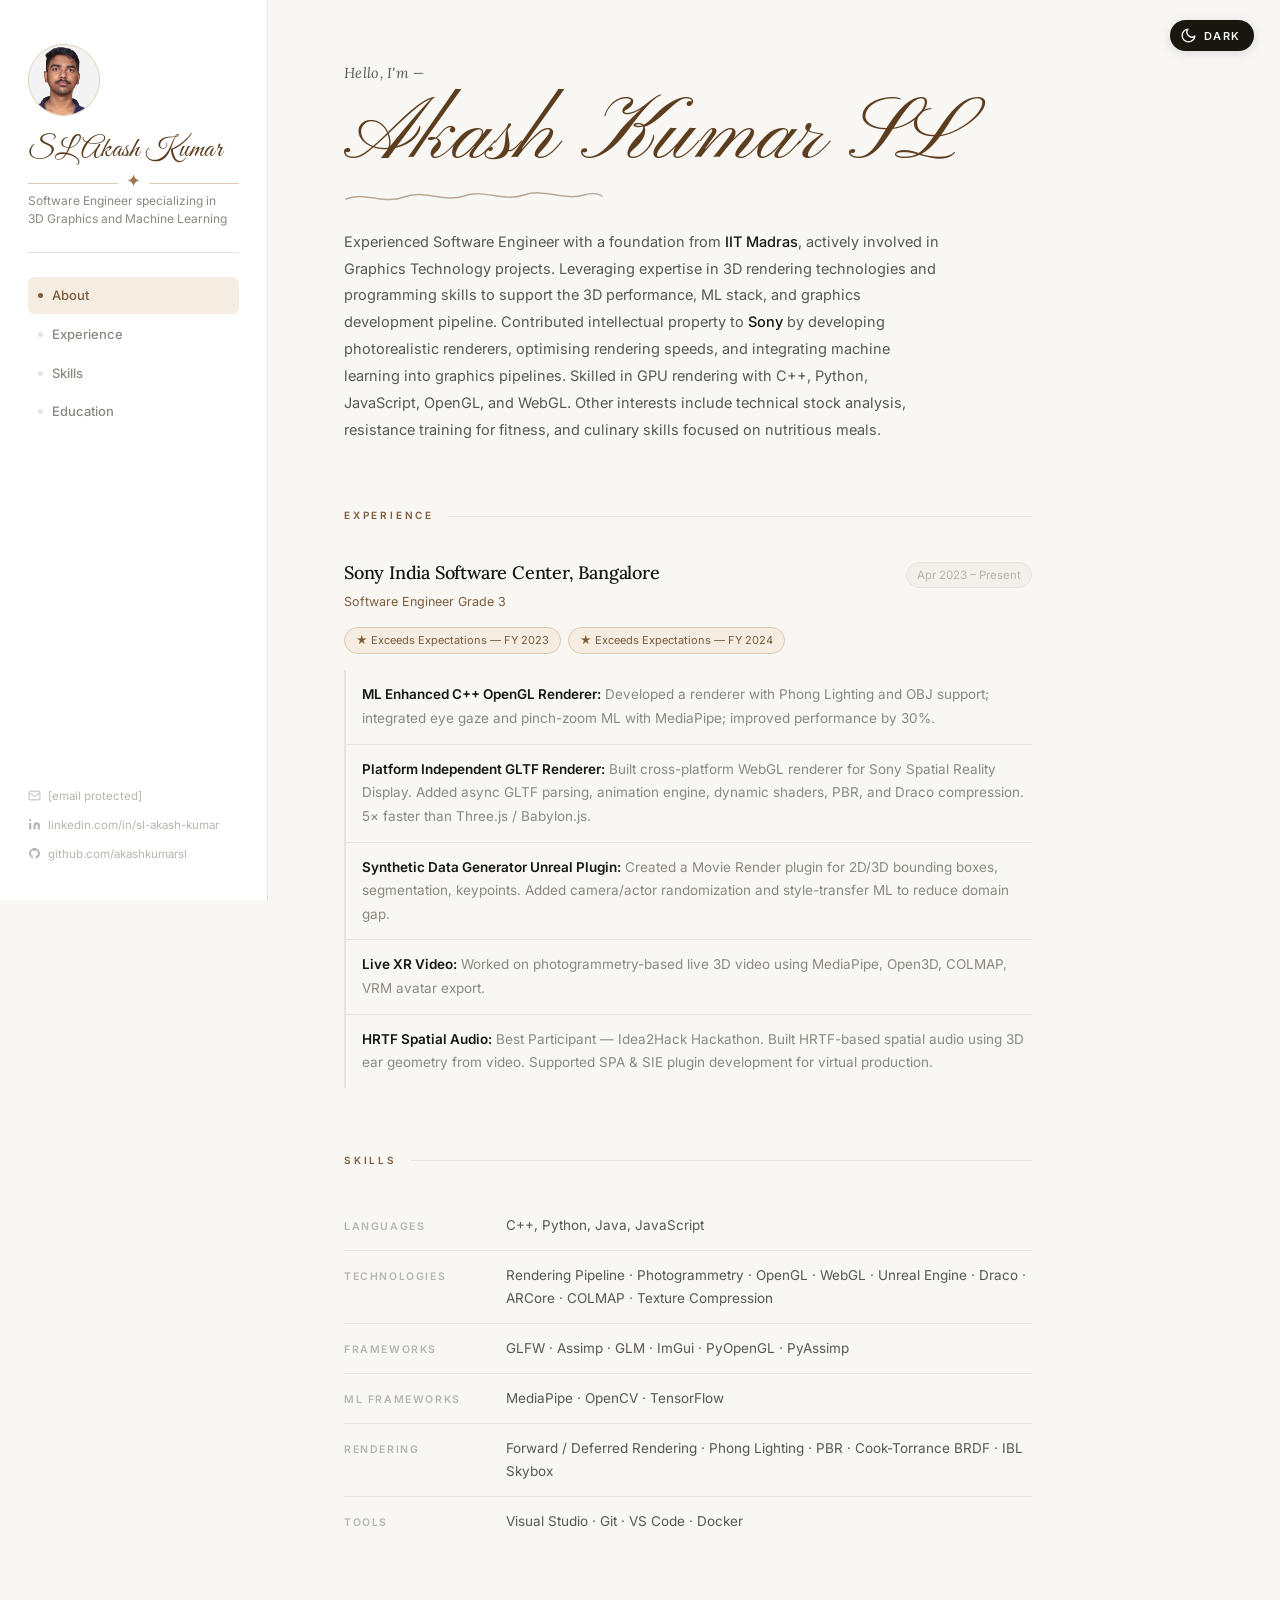
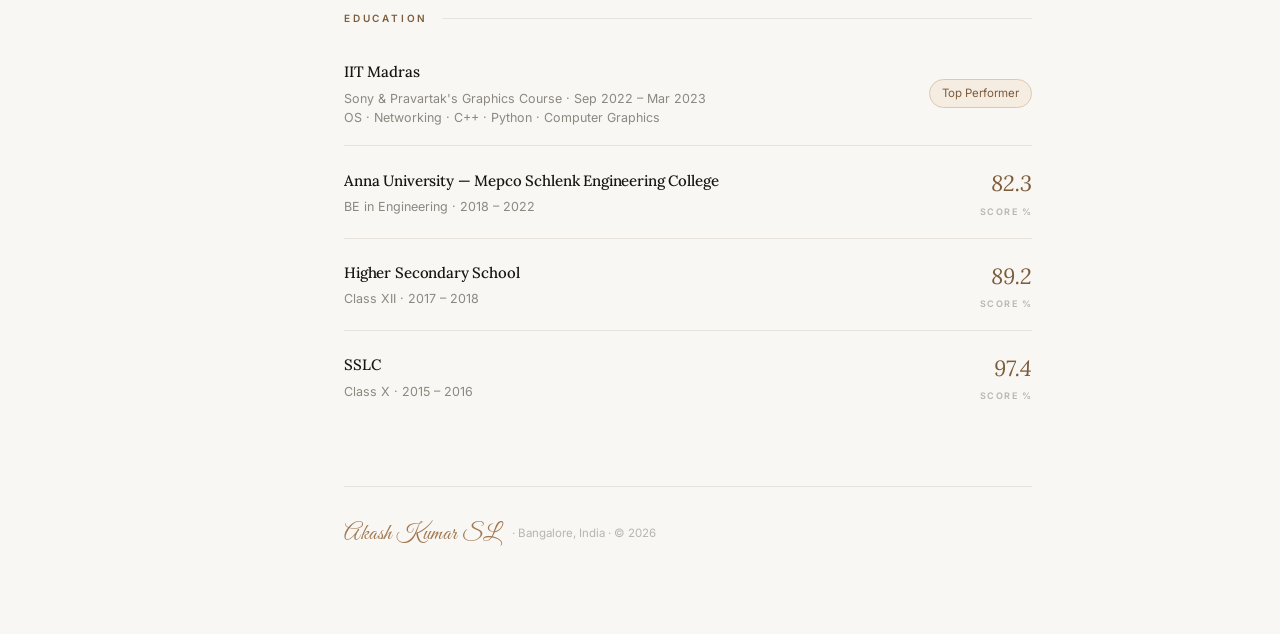
==== index.html @ 069864c1 "Refactor index.html for theme toggle and layout Updated HTML structure and styles, added theme toggl" ====
<!DOCTYPE html>
<html lang="en" data-theme="light">
<head>
<meta charset="UTF-8"/>
<meta name="viewport" content="width=device-width, initial-scale=1.0"/>
<title>SL Akash Kumar</title>
<link rel="preconnect" href="https://fonts.googleapis.com"/>
<link rel="preconnect" href="https://fonts.gstatic.com" crossorigin/>
<link href="https://fonts.googleapis.com/css2?family=Pinyon+Script&family=Great+Vibes&family=Lora:ital,wght@0,400;0,500;0,600;1,400;1,500&family=Inter:wght@300;400;500;600&display=swap" rel="stylesheet"/>

<style>
/* ==============================================
   TOKENS — everything flips on data-theme swap
   ============================================== */
[data-theme="light"] {
  --bg:         #f9f7f4;
  --sidebar-bg: #ffffff;
  --surface2:   #f3f0eb;
  --border:     #e8e3dc;
  --text:       #18160f;
  --sub:        #5a5650;
  --muted:      #8c8880;
  --dim:        #b8b4af;
  --accent:     #7c5c3a;
  --accent-bg:  #f5ede2;
  --accent-br:  #ddc9ae;
  --link:       #3d6e5c;
  --tog-bg:     #18160f;
  --tog-col:    #f9f7f4;
  --calli-col:  #5c3d1e;
  --calli-sub:  #a07850;
}
[data-theme="dark"] {
  --bg:         #0f0e0c;
  --sidebar-bg: #141311;
  --surface2:   #211f1c;
  --border:     rgba(255,255,255,0.08);
  --text:       #e8e4de;
  --sub:        #b0aa9f;
  --muted:      #7a766f;
  --dim:        #4e4b46;
  --accent:     #d4a872;
  --accent-bg:  rgba(212,168,114,0.09);
  --accent-br:  rgba(212,168,114,0.22);
  --link:       #7ab8a0;
  --tog-bg:     #e8e4de;
  --tog-col:    #0f0e0c;
  --calli-col:  #e8d5b0;
  --calli-sub:  #c4a06a;
}

/* ==============================================
   RESET & BASE
   ============================================== */
*, *::before, *::after { box-sizing: border-box; margin: 0; padding: 0; }
html { scroll-behavior: smooth; }
body {
  font-family: 'Inter', -apple-system, sans-serif;
  font-size: 14.5px; line-height: 1.75;
  background: var(--bg); color: var(--text);
  -webkit-font-smoothing: antialiased;
  transition: background .35s, color .35s;
}
a { color: var(--link); text-decoration: none; }
a:hover { text-decoration: underline; text-underline-offset: 3px; }
ul { list-style: none; padding: 0; }

/* ==============================================
   LAYOUT — .container is now a 2-col grid
   ============================================== */
.container {
  display: grid;
  grid-template-columns: 268px 1fr;
  min-height: 100vh;
}

/* ==============================================
   SIDEBAR  (was <header>)
   ============================================== */
.sidebar {
  position: sticky; top: 0;
  height: 100vh; overflow-y: auto; scrollbar-width: none;
  background: var(--sidebar-bg);
  border-right: 1px solid var(--border);
  padding: 44px 28px 36px;
  display: flex; flex-direction: column;
  transition: background .35s, border-color .35s;
}
.sidebar::-webkit-scrollbar { display: none; }

/* profile photo — your profile.jpg; shows initials if missing */
.profile-img {
  width: 72px; height: 72px; border-radius: 50%;
  object-fit: cover;
  border: 1.5px solid var(--accent-br);
  background: var(--accent-bg);
  margin-bottom: 18px; flex-shrink: 0;
  transition: border-color .35s;
}
.profile-fallback {
  width: 72px; height: 72px; border-radius: 50%;
  background: var(--accent-bg); border: 1.5px solid var(--accent-br);
  display: none; align-items: center; justify-content: center;
  font-family: 'Lora', serif; font-size: 20px;
  font-style: italic; font-weight: 500; color: var(--accent);
  margin-bottom: 18px; flex-shrink: 0;
  transition: background .35s, border-color .35s;
}

.header-info h1 {
  font-family: 'Great Vibes', cursive;
  font-size: 28px; font-weight: 400;
  color: var(--calli-col); line-height: 1.15; letter-spacing: .5px;
  margin-bottom: 6px; transition: color .35s;
}
.header-info .tagline {
  font-size: 12px; color: var(--muted);
  line-height: 1.5; transition: color .35s;
}

/* ── calligraphy flourish under sidebar name ── */
.calli-rule {
  display: flex; align-items: center; gap: 8px;
  margin: 8px 0 0;
}
.calli-rule span {
  font-family: 'Pinyon Script', cursive;
  font-size: 18px; color: var(--calli-sub);
  line-height: 1; transition: color .35s;
}
.calli-rule::before,
.calli-rule::after {
  content: '';
  flex: 1; height: 1px;
  background: var(--accent-br);
  transition: background .35s;
}

.s-divider {
  width: 100%; height: 1px;
  background: var(--border); margin: 24px 0;
  transition: background .35s;
}

/* sidebar nav */
nav { display: flex; flex-direction: column; gap: 2px; }
nav a {
  font-size: 13px; font-weight: 500; color: var(--muted);
  padding: 7px 10px; border-radius: 7px;
  display: flex; align-items: center; gap: 9px;
  transition: color .15s, background .15s;
  text-decoration: none;
}
nav a:hover { color: var(--text); background: var(--surface2); }
nav a.on   { color: var(--accent); background: var(--accent-bg); }
.ndot {
  width: 5px; height: 5px; border-radius: 50%;
  background: var(--border); flex-shrink: 0;
  transition: background .15s;
}
nav a.on .ndot   { background: var(--accent); }
nav a:hover .ndot { background: var(--muted); }

/* contact links (was "Email | LinkedIn | GitHub") */
.header-links {
  margin-top: auto; padding-top: 24px;
  display: flex; flex-direction: column; gap: 9px;
}
.header-links a {
  font-size: 11.5px; color: var(--dim);
  display: flex; align-items: center; gap: 7px;
  text-decoration: none; transition: color .15s;
}
.header-links a:hover { color: var(--text); }

/* ==============================================
   THEME TOGGLE — fixed pill, top-right
   ============================================== */
.theme-toggle {
  position: fixed; top: 20px; right: 26px; z-index: 200;
  display: flex; align-items: center; gap: 7px;
  background: var(--tog-bg); color: var(--tog-col);
  border: none; cursor: pointer;
  padding: 7px 14px 7px 10px; border-radius: 100px;
  font-family: 'Inter', sans-serif;
  font-size: 11px; font-weight: 600;
  letter-spacing: 1.2px; text-transform: uppercase;
  box-shadow: 0 2px 12px rgba(0,0,0,.12);
  transition: background .35s, color .35s;
  outline: none; user-select: none;
}
.theme-toggle:hover  { opacity: .86; }
.theme-toggle:active { transform: scale(.97); }

.ti { width: 17px; height: 17px; position: relative; flex-shrink: 0; }
.ti svg { position: absolute; inset: 0; transition: opacity .3s, transform .35s; }

[data-theme="light"] .ti .ic-moon { opacity: 1; transform: scale(1) rotate(0deg); }
[data-theme="light"] .ti .ic-sun  { opacity: 0; transform: scale(.6) rotate(60deg); }
[data-theme="dark"]  .ti .ic-sun  { opacity: 1; transform: scale(1) rotate(0deg); }
[data-theme="dark"]  .ti .ic-moon { opacity: 0; transform: scale(.6) rotate(-60deg); }

/* ==============================================
   MAIN CONTENT
   ============================================== */
.main-content { padding: 60px 76px 80px; max-width: 840px; }

/* section header (replaces your <h2> + border-bottom) */
.sec-head {
  display: flex; align-items: center; gap: 14px;
  margin-bottom: 32px;
}
.sec-label {
  font-size: 10px; font-weight: 600;
  text-transform: uppercase; letter-spacing: 2.8px;
  color: var(--accent); white-space: nowrap;
  transition: color .35s;
}
.sec-rule { flex: 1; height: 1px; background: var(--border); transition: background .35s; }

section { margin-bottom: 64px; }

/* ==============================================
   ABOUT
   ============================================== */
.hero { margin-bottom: 64px; }
.hero-greeting {
  font-family: 'Lora', serif;
  font-size: 13px; font-style: italic;
  color: var(--muted); margin-bottom: 6px;
  letter-spacing: .3px; transition: color .35s;
}
.hero h1 {
  font-family: 'Pinyon Script', cursive;
  font-size: clamp(58px, 7vw, 88px);
  font-weight: 400; line-height: 1.0;
  color: var(--calli-col);
  letter-spacing: 1px; margin-bottom: 6px;
  transition: color .35s;
}

/* signature underline — hand-drawn SVG squiggle */
.sig-line {
  display: block;
  margin-bottom: 24px;
  width: 260px;
  opacity: .5;
  transition: opacity .35s;
}
[data-theme="dark"] .sig-line { opacity: .35; }
.sig-line path { stroke: var(--accent); }
#about p {
  font-size: 14.5px; color: var(--sub);
  line-height: 1.85; max-width: 600px;
  transition: color .35s;
}
#about strong { color: var(--text); font-weight: 500; }

/* ==============================================
   EXPERIENCE  (your .experience-item + ul li)
   ============================================== */
.experience-item { margin-bottom: 36px; }
.experience-item:last-child { margin-bottom: 0; }

.exp-head-row {
  display: flex; align-items: baseline;
  justify-content: space-between; gap: 14px;
  flex-wrap: wrap; margin-bottom: 3px;
}
.experience-item h3 {
  font-family: 'Lora', serif;
  font-size: 18px; font-weight: 500;
  color: var(--text); letter-spacing: -.2px;
  margin: 0; transition: color .35s;
}
.exp-date {
  font-size: 11.5px; color: var(--dim);
  background: var(--surface2); border: 1px solid var(--border);
  border-radius: 100px; padding: 2px 10px; white-space: nowrap;
  transition: background .35s, border-color .35s, color .35s;
}
.exp-role {
  font-size: 12.5px; color: var(--accent);
  margin-bottom: 14px; transition: color .35s;
}
.perf-row { display: flex; gap: 7px; flex-wrap: wrap; margin-bottom: 16px; }
.perf-pill {
  font-size: 11px; padding: 3px 11px; border-radius: 100px;
  border: 1px solid var(--accent-br);
  color: var(--accent); background: var(--accent-bg);
  transition: background .35s, border-color .35s, color .35s;
}

/* your <li> items — left-bordered rows */
.experience-item ul { display: flex; flex-direction: column; }
.experience-item ul li {
  padding: 13px 0 13px 16px;
  border-left: 2px solid var(--border);
  border-bottom: 1px solid var(--border);
  font-size: 13.5px; color: var(--muted); line-height: 1.75;
  transition: border-left-color .2s, color .35s, border-bottom-color .35s;
}
.experience-item ul li:last-child { border-bottom: none; }
.experience-item ul li:hover { border-left-color: var(--accent); }
.experience-item ul li strong { color: var(--text); font-weight: 600; }

/* ==============================================
   SKILLS
   ============================================== */
.skill-rows { display: flex; flex-direction: column; }
.skill-row {
  display: grid; grid-template-columns: 148px 1fr;
  gap: 14px; align-items: baseline;
  padding: 13px 0; border-bottom: 1px solid var(--border);
  transition: border-color .35s;
}
.skill-row:last-child { border-bottom: none; }
.sk-cat {
  font-size: 10.5px; font-weight: 600;
  text-transform: uppercase; letter-spacing: 1.6px;
  color: var(--dim); transition: color .35s;
}
.sk-val { font-size: 13.5px; color: var(--sub); line-height: 1.7; transition: color .35s; }

/* ==============================================
   EDUCATION  (your .education-item)
   ============================================== */
.edu-rows { display: flex; flex-direction: column; }
.education-item {
  display: flex; align-items: center;
  justify-content: space-between; gap: 20px;
  padding: 18px 0; border-bottom: 1px solid var(--border);
  transition: border-color .35s;
}
.education-item:first-child { padding-top: 0; }
.education-item:last-child  { border-bottom: none; }
.edu-left { flex: 1; }
.education-item h3 {
  font-family: 'Lora', serif;
  font-size: 15px; font-weight: 500; color: var(--text);
  letter-spacing: -.15px; margin: 0 0 3px; transition: color .35s;
}
.education-item p {
  font-size: 12.5px; color: var(--muted);
  line-height: 1.55; margin: 0; transition: color .35s;
}
.edu-score {
  font-family: 'Lora', serif;
  font-size: 22px; font-weight: 400; font-style: italic;
  color: var(--accent); white-space: nowrap;
  text-align: right; flex-shrink: 0; transition: color .35s;
}
.edu-score small {
  display: block; font-family: 'Inter', sans-serif;
  font-size: 9px; font-style: normal; font-weight: 600;
  text-transform: uppercase; letter-spacing: 1.5px;
  color: var(--dim); margin-top: 1px; transition: color .35s;
}
.edu-badge {
  font-size: 11.5px; color: var(--accent);
  border: 1px solid var(--accent-br); border-radius: 100px;
  padding: 3px 12px; background: var(--accent-bg);
  white-space: nowrap; flex-shrink: 0;
  transition: background .35s, border-color .35s, color .35s;
}

/* ==============================================
   FOOTER
   ============================================== */
.foot {
  padding-top: 28px; border-top: 1px solid var(--border);
  font-size: 11.5px; color: var(--dim);
  transition: border-color .35s, color .35s;
}

/* ==============================================
   RESPONSIVE
   ============================================== */
@media (max-width: 820px) {
  .container { grid-template-columns: 1fr; }
  .sidebar { position: relative; height: auto; padding: 28px 20px; }
  nav { flex-direction: row; flex-wrap: wrap; }
  .header-links { flex-direction: row; flex-wrap: wrap; padding-top: 16px; margin-top: 0; }
  .main-content { padding: 36px 20px 60px; }
  .skill-row { grid-template-columns: 1fr; gap: 3px; }
  .education-item { flex-direction: column; align-items: flex-start; }
  .edu-score { text-align: left; }
  .theme-toggle { top: 14px; right: 14px; }
}
</style>
</head>
<body>

<!-- ── THEME TOGGLE ── -->
<button class="theme-toggle" id="tog" aria-label="Toggle theme">
  <span class="ti">
    <svg class="ic-moon" width="17" height="17" viewBox="0 0 24 24" fill="none" stroke="currentColor" stroke-width="2" stroke-linecap="round" stroke-linejoin="round">
      <path d="M21 12.79A9 9 0 1 1 11.21 3 7 7 0 0 0 21 12.79z"/>
    </svg>
    <svg class="ic-sun" width="17" height="17" viewBox="0 0 24 24" fill="none" stroke="currentColor" stroke-width="2" stroke-linecap="round" stroke-linejoin="round">
      <circle cx="12" cy="12" r="4"/>
      <line x1="12" y1="2"  x2="12" y2="5"/>   <line x1="12" y1="19" x2="12" y2="22"/>
      <line x1="4.22" y1="4.22" x2="6.34" y2="6.34"/>  <line x1="17.66" y1="17.66" x2="19.78" y2="19.78"/>
      <line x1="2" y1="12" x2="5" y2="12"/>    <line x1="19" y1="12" x2="22" y2="12"/>
      <line x1="4.22" y1="19.78" x2="6.34" y2="17.66"/> <line x1="17.66" y1="6.34" x2="19.78" y2="4.22"/>
    </svg>
  </span>
  <span id="tog-label">Dark</span>
</button>

<!-- ════ your .container ════ -->
<div class="container">

  <!-- ── SIDEBAR (was your <header>) ── -->
  <aside class="sidebar">

    <!-- your <img src="profile.jpg"> — falls back to initials if not found -->
    <img src="profile.jpg" alt="Profile Photo" class="profile-img"
         onerror="this.style.display='none';this.nextElementSibling.style.display='flex'"/>
    <div class="profile-fallback">AK</div>

    <div class="header-info">
      <h1>SL Akash Kumar</h1>
      <div class="calli-rule"><span>✦</span></div>
      <p class="tagline">Software Engineer specializing in<br/>3D Graphics and Machine Learning</p>
    </div>

    <div class="s-divider"></div>

    <nav id="sidenav">
      <a href="#about"       class="on"><span class="ndot"></span>About</a>
      <a href="#experience">            <span class="ndot"></span>Experience</a>
      <a href="#skills">                <span class="ndot"></span>Skills</a>
      <a href="#education">             <span class="ndot"></span>Education</a>
    </nav>

    <!-- your Email | LinkedIn | GitHub -->
    <div class="header-links">
      <a href="/cdn-cgi/l/email-protection#9cfdf7fdeff4aff8eef9fdf1dcfbf1fdf5f0b2fff3f1">
        <svg width="13" height="13" fill="none" stroke="currentColor" stroke-width="1.7" viewBox="0 0 24 24">
          <rect x="2" y="4" width="20" height="16" rx="2"/><path d="m2 7 10 7 10-7"/>
        </svg>
        <span class="__cf_email__" data-cfemail="c2a3a9a3b1aaf1a6b0a7a3af82a5afa3abaeeca1adaf">[email&#160;protected]</span>
      </a>
      <a href="https://linkedin.com/in/sl-akash-kumar" target="_blank" rel="noopener">
        <svg width="13" height="13" fill="currentColor" viewBox="0 0 24 24">
          <path d="M16 8a6 6 0 016 6v7h-4v-7a2 2 0 00-2-2 2 2 0 00-2 2v7h-4v-7a6 6 0 016-6zM2 9h4v12H2z"/>
          <circle cx="4" cy="4" r="2"/>
        </svg>
        linkedin.com/in/sl-akash-kumar
      </a>
      <a href="https://github.com/akashkumarsl" target="_blank" rel="noopener">
        <svg width="13" height="13" fill="currentColor" viewBox="0 0 24 24">
          <path d="M12 2C6.477 2 2 6.484 2 12.017c0 4.425 2.865 8.18 6.839 9.504.5.092.682-.217.682-.483 0-.237-.008-.868-.013-1.703-2.782.605-3.369-1.343-3.369-1.343-.454-1.158-1.11-1.466-1.11-1.466-.908-.62.069-.608.069-.608 1.003.07 1.531 1.032 1.531 1.032.892 1.53 2.341 1.088 2.91.832.092-.647.35-1.088.636-1.338-2.22-.253-4.555-1.113-4.555-4.951 0-1.093.39-1.988 1.029-2.688-.103-.253-.446-1.272.098-2.65 0 0 .84-.27 2.75 1.026A9.564 9.564 0 0112 6.844c.85.004 1.705.115 2.504.337 1.909-1.296 2.747-1.027 2.747-1.027.546 1.379.202 2.398.1 2.651.64.7 1.028 1.595 1.028 2.688 0 3.848-2.339 4.695-4.566 4.943.359.309.678.92.678 1.855 0 1.338-.012 2.419-.012 2.747 0 .268.18.58.688.482A10.019 10.019 0 0022 12.017C22 6.484 17.522 2 12 2z"/>
        </svg>
        github.com/akashkumarsl
      </a>
    </div>
  </aside>

  <!-- ── MAIN (was everything below <header>) ── -->
  <main class="main-content">

    <!-- your #about -->
    <div class="hero" id="about">
      <p class="hero-greeting">Hello, I'm —</p>
      <h1>Akash Kumar SL</h1>
      <!-- hand-drawn squiggle underline -->
      <svg class="sig-line" viewBox="0 0 260 18" fill="none" xmlns="http://www.w3.org/2000/svg">
        <path d="M2 12 C20 4, 40 18, 60 10 C80 2, 100 16, 120 9 C140 2, 160 15, 180 8 C200 1, 220 14, 240 8 C250 5, 255 7, 258 9" stroke-width="1.5" stroke-linecap="round" stroke-linejoin="round"/>
      </svg>
      <p>
        Experienced Software Engineer with a foundation from <strong>IIT Madras</strong>, actively involved in Graphics Technology projects. Leveraging expertise in 3D rendering technologies and programming skills to support the 3D performance, ML stack, and graphics development pipeline. Contributed intellectual property to <strong>Sony</strong> by developing photorealistic renderers, optimising rendering speeds, and integrating machine learning into graphics pipelines. Skilled in GPU rendering with C++, Python, JavaScript, OpenGL, and WebGL. Other interests include technical stock analysis, resistance training for fitness, and culinary skills focused on nutritious meals.
      </p>
    </div>

    <!-- your #experience -->
    <section id="experience">
      <div class="sec-head"><span class="sec-label">Experience</span><div class="sec-rule"></div></div>

      <div class="experience-item">
        <div class="exp-head-row">
          <h3>Sony India Software Center, Bangalore</h3>
          <span class="exp-date">Apr 2023 – Present</span>
        </div>
        <div class="exp-role">Software Engineer Grade 3</div>
        <div class="perf-row">
          <span class="perf-pill">★ Exceeds Expectations — FY 2023</span>
          <span class="perf-pill">★ Exceeds Expectations — FY 2024</span>
        </div>
        <ul>
          <li><strong>ML Enhanced C++ OpenGL Renderer:</strong> Developed a renderer with Phong Lighting and OBJ support; integrated eye gaze and pinch-zoom ML with MediaPipe; improved performance by 30%.</li>
          <li><strong>Platform Independent GLTF Renderer:</strong> Built cross-platform WebGL renderer for Sony Spatial Reality Display. Added async GLTF parsing, animation engine, dynamic shaders, PBR, and Draco compression. 5× faster than Three.js / Babylon.js.</li>
          <li><strong>Synthetic Data Generator Unreal Plugin:</strong> Created a Movie Render plugin for 2D/3D bounding boxes, segmentation, keypoints. Added camera/actor randomization and style-transfer ML to reduce domain gap.</li>
          <li><strong>Live XR Video:</strong> Worked on photogrammetry-based live 3D video using MediaPipe, Open3D, COLMAP, VRM avatar export.</li>
          <li><strong>HRTF Spatial Audio:</strong> Best Participant — Idea2Hack Hackathon. Built HRTF-based spatial audio using 3D ear geometry from video. Supported SPA &amp; SIE plugin development for virtual production.</li>
        </ul>
      </div>
    </section>

    <!-- your #skills -->
    <section id="skills">
      <div class="sec-head"><span class="sec-label">Skills</span><div class="sec-rule"></div></div>
      <div class="skill-rows">
        <div class="skill-row"><div class="sk-cat">Languages</div><div class="sk-val">C++, Python, Java, JavaScript</div></div>
        <div class="skill-row"><div class="sk-cat">Technologies</div><div class="sk-val">Rendering Pipeline · Photogrammetry · OpenGL · WebGL · Unreal Engine · Draco · ARCore · COLMAP · Texture Compression</div></div>
        <div class="skill-row"><div class="sk-cat">Frameworks</div><div class="sk-val">GLFW · Assimp · GLM · ImGui · PyOpenGL · PyAssimp</div></div>
        <div class="skill-row"><div class="sk-cat">ML Frameworks</div><div class="sk-val">MediaPipe · OpenCV · TensorFlow</div></div>
        <div class="skill-row"><div class="sk-cat">Rendering</div><div class="sk-val">Forward / Deferred Rendering · Phong Lighting · PBR · Cook-Torrance BRDF · IBL Skybox</div></div>
        <div class="skill-row"><div class="sk-cat">Tools</div><div class="sk-val">Visual Studio · Git · VS Code · Docker</div></div>
      </div>
    </section>

    <!-- your #education -->
    <section id="education">
      <div class="sec-head"><span class="sec-label">Education</span><div class="sec-rule"></div></div>
      <div class="edu-rows">

        <div class="education-item">
          <div class="edu-left">
            <h3>IIT Madras</h3>
            <p>Sony &amp; Pravartak's Graphics Course · Sep 2022 – Mar 2023</p>
            <p>OS · Networking · C++ · Python · Computer Graphics</p>
          </div>
          <span class="edu-badge">Top Performer</span>
        </div>

        <div class="education-item">
          <div class="edu-left">
            <h3>Anna University — Mepco Schlenk Engineering College</h3>
            <p>BE in Engineering · 2018 – 2022</p>
          </div>
          <div class="edu-score">82.3<small>Score %</small></div>
        </div>

        <div class="education-item">
          <div class="edu-left">
            <h3>Higher Secondary School</h3>
            <p>Class XII · 2017 – 2018</p>
          </div>
          <div class="edu-score">89.2<small>Score %</small></div>
        </div>

        <div class="education-item">
          <div class="edu-left">
            <h3>SSLC</h3>
            <p>Class X · 2015 – 2016</p>
          </div>
          <div class="edu-score">97.4<small>Score %</small></div>
        </div>

      </div>
    </section>

    <div class="foot">
      <span style="font-family:'Great Vibes',cursive; font-size:22px; color:var(--calli-sub); letter-spacing:.5px; margin-right:10px; vertical-align:middle; transition:color .35s">Akash Kumar SL</span>
      <span style="color:var(--dim)">· Bangalore, India · © 2026</span>
    </div>

  </main>
</div>

<script data-cfasync="false" src="/cdn-cgi/scripts/5c5dd728/cloudflare-static/email-decode.min.js"></script><script>
  /* ── Theme toggle ── */
  const root  = document.documentElement;
  const tog   = document.getElementById('tog');
  const label = document.getElementById('tog-label');
  let dark = false;

  tog.addEventListener('click', () => {
    dark = !dark;
    root.setAttribute('data-theme', dark ? 'dark' : 'light');
    label.textContent = dark ? 'Light' : 'Dark';
  });

  /* ── Scroll-spy nav ── */
  const navLinks = document.querySelectorAll('#sidenav a');
  const obs = new IntersectionObserver(entries => {
    entries.forEach(e => {
      if (e.isIntersecting)
        navLinks.forEach(l => l.classList.toggle('on', l.getAttribute('href
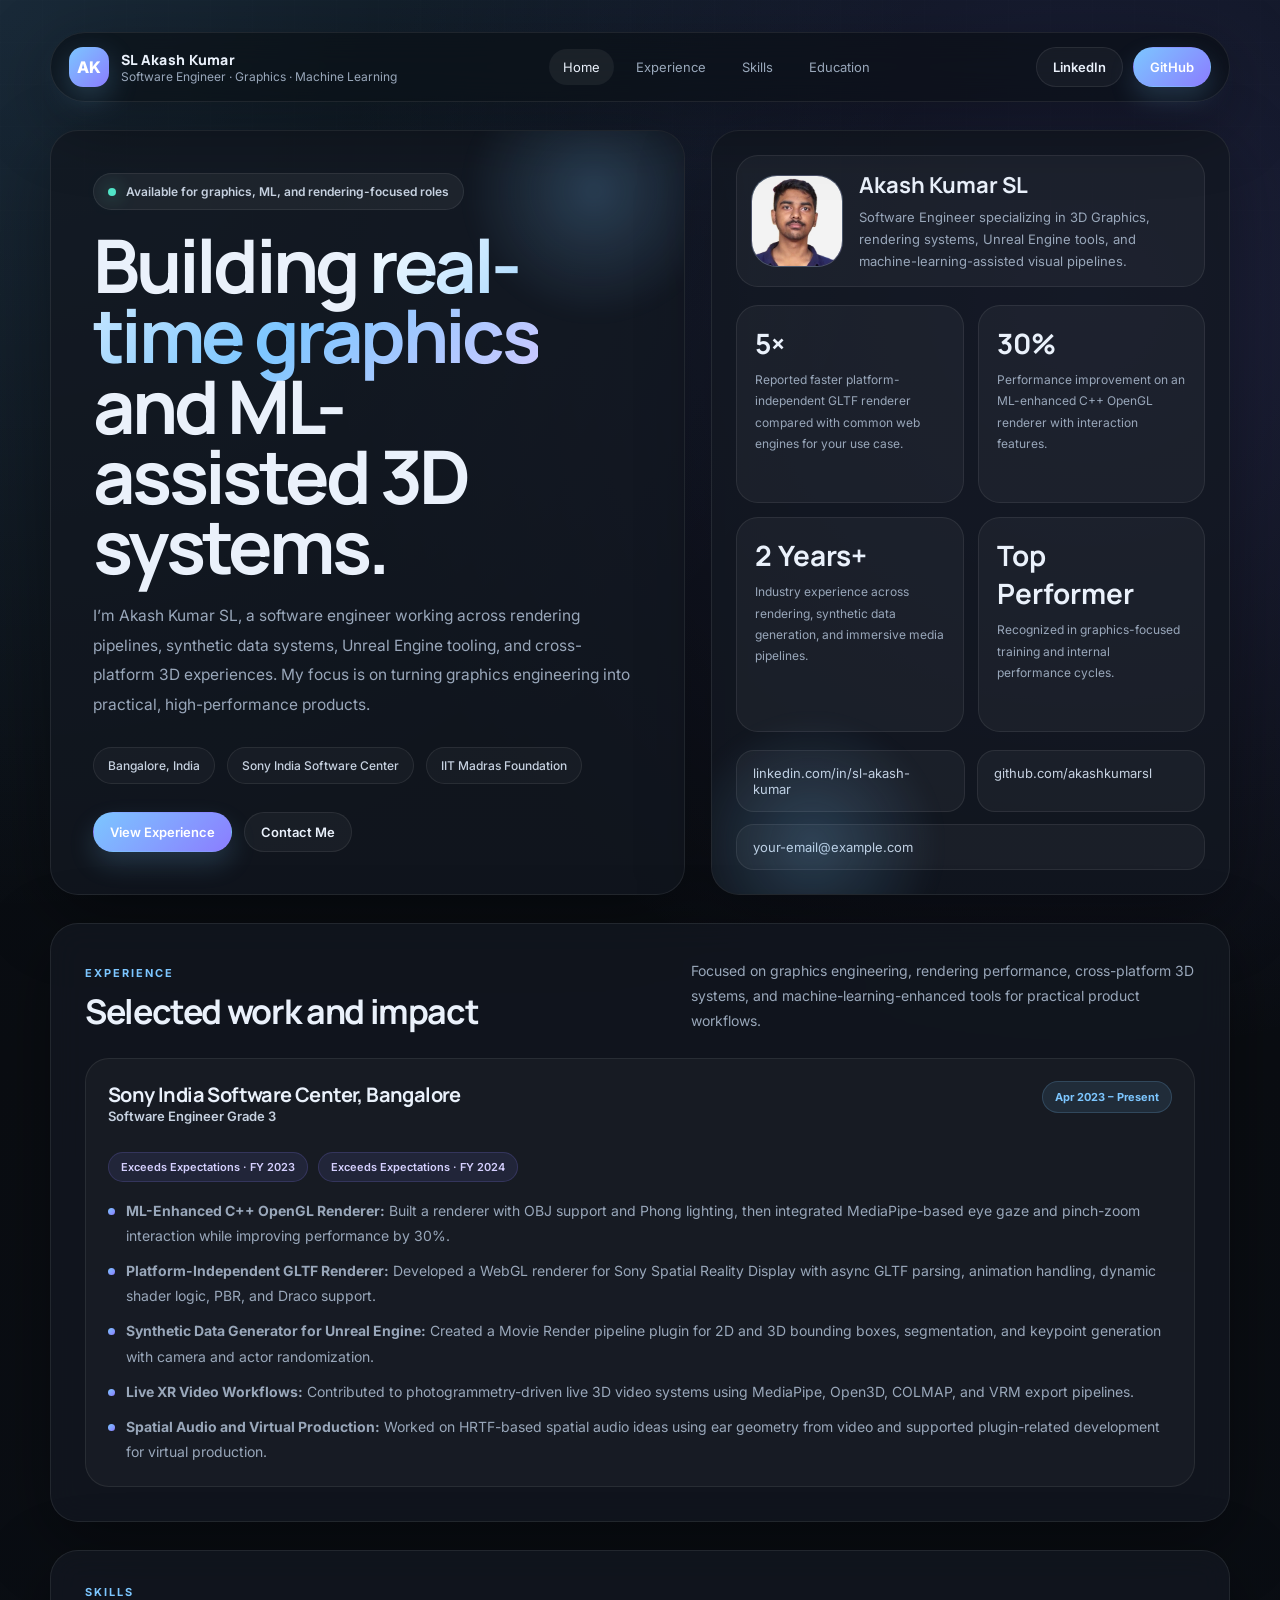
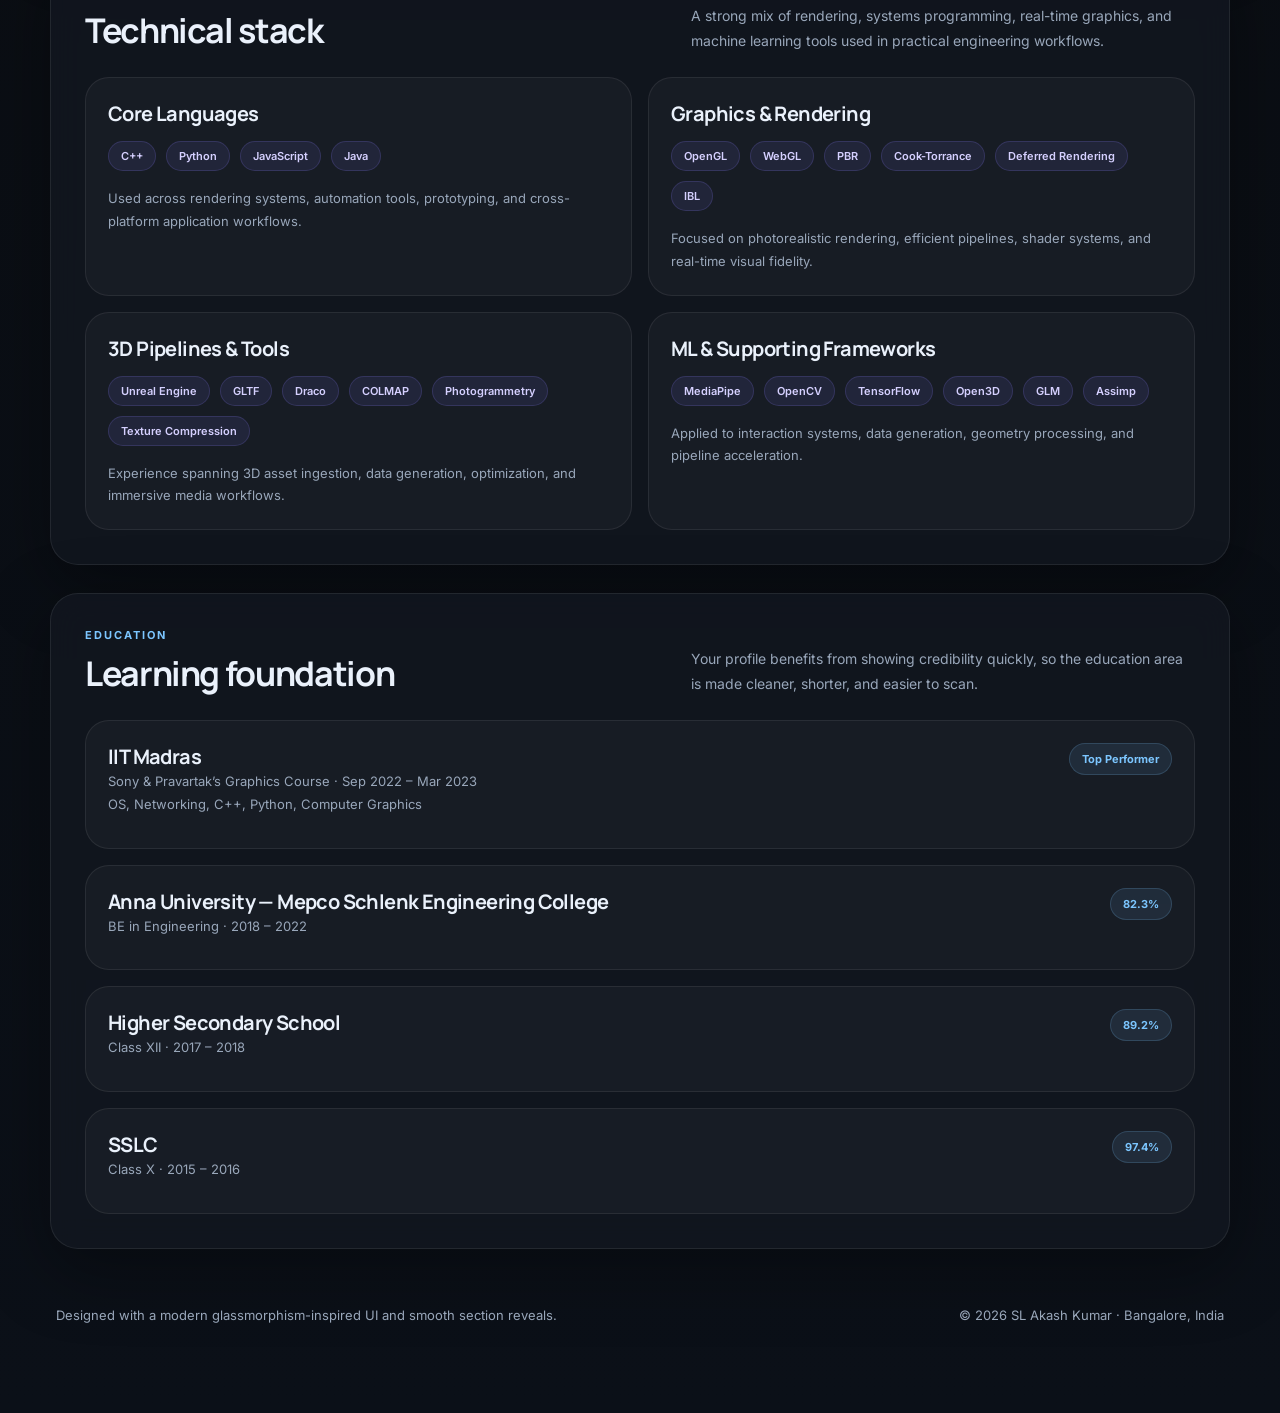
==== commit 7e95d8a4: "Update index.html" ====
--- a/index.html
+++ b/index.html
@@ -1,581 +1,889 @@
 <!DOCTYPE html>
-<html lang="en" data-theme="light">
+<html lang="en" data-theme="dark">
 <head>
-<meta charset="UTF-8"/>
-<meta name="viewport" content="width=device-width, initial-scale=1.0"/>
-<title>SL Akash Kumar</title>
-<link rel="preconnect" href="https://fonts.googleapis.com"/>
-<link rel="preconnect" href="https://fonts.gstatic.com" crossorigin/>
-<link href="https://fonts.googleapis.com/css2?family=Pinyon+Script&family=Great+Vibes&family=Lora:ital,wght@0,400;0,500;0,600;1,400;1,500&family=Inter:wght@300;400;500;600&display=swap" rel="stylesheet"/>
-
-<style>
-/* ==============================================
-   TOKENS — everything flips on data-theme swap
-   ============================================== */
-[data-theme="light"] {
-  --bg:         #f9f7f4;
-  --sidebar-bg: #ffffff;
-  --surface2:   #f3f0eb;
-  --border:     #e8e3dc;
-  --text:       #18160f;
-  --sub:        #5a5650;
-  --muted:      #8c8880;
-  --dim:        #b8b4af;
-  --accent:     #7c5c3a;
-  --accent-bg:  #f5ede2;
-  --accent-br:  #ddc9ae;
-  --link:       #3d6e5c;
-  --tog-bg:     #18160f;
-  --tog-col:    #f9f7f4;
-  --calli-col:  #5c3d1e;
-  --calli-sub:  #a07850;
-}
-[data-theme="dark"] {
-  --bg:         #0f0e0c;
-  --sidebar-bg: #141311;
-  --surface2:   #211f1c;
-  --border:     rgba(255,255,255,0.08);
-  --text:       #e8e4de;
-  --sub:        #b0aa9f;
-  --muted:      #7a766f;
-  --dim:        #4e4b46;
-  --accent:     #d4a872;
-  --accent-bg:  rgba(212,168,114,0.09);
-  --accent-br:  rgba(212,168,114,0.22);
-  --link:       #7ab8a0;
-  --tog-bg:     #e8e4de;
-  --tog-col:    #0f0e0c;
-  --calli-col:  #e8d5b0;
-  --calli-sub:  #c4a06a;
-}
-
-/* ==============================================
-   RESET & BASE
-   ============================================== */
-*, *::before, *::after { box-sizing: border-box; margin: 0; padding: 0; }
-html { scroll-behavior: smooth; }
-body {
-  font-family: 'Inter', -apple-system, sans-serif;
-  font-size: 14.5px; line-height: 1.75;
-  background: var(--bg); color: var(--text);
-  -webkit-font-smoothing: antialiased;
-  transition: background .35s, color .35s;
-}
-a { color: var(--link); text-decoration: none; }
-a:hover { text-decoration: underline; text-underline-offset: 3px; }
-ul { list-style: none; padding: 0; }
-
-/* ==============================================
-   LAYOUT — .container is now a 2-col grid
-   ============================================== */
-.container {
-  display: grid;
-  grid-template-columns: 268px 1fr;
-  min-height: 100vh;
-}
-
-/* ==============================================
-   SIDEBAR  (was <header>)
-   ============================================== */
-.sidebar {
-  position: sticky; top: 0;
-  height: 100vh; overflow-y: auto; scrollbar-width: none;
-  background: var(--sidebar-bg);
-  border-right: 1px solid var(--border);
-  padding: 44px 28px 36px;
-  display: flex; flex-direction: column;
-  transition: background .35s, border-color .35s;
-}
-.sidebar::-webkit-scrollbar { display: none; }
-
-/* profile photo — your profile.jpg; shows initials if missing */
-.profile-img {
-  width: 72px; height: 72px; border-radius: 50%;
-  object-fit: cover;
-  border: 1.5px solid var(--accent-br);
-  background: var(--accent-bg);
-  margin-bottom: 18px; flex-shrink: 0;
-  transition: border-color .35s;
-}
-.profile-fallback {
-  width: 72px; height: 72px; border-radius: 50%;
-  background: var(--accent-bg); border: 1.5px solid var(--accent-br);
-  display: none; align-items: center; justify-content: center;
-  font-family: 'Lora', serif; font-size: 20px;
-  font-style: italic; font-weight: 500; color: var(--accent);
-  margin-bottom: 18px; flex-shrink: 0;
-  transition: background .35s, border-color .35s;
-}
-
-.header-info h1 {
-  font-family: 'Great Vibes', cursive;
-  font-size: 28px; font-weight: 400;
-  color: var(--calli-col); line-height: 1.15; letter-spacing: .5px;
-  margin-bottom: 6px; transition: color .35s;
-}
-.header-info .tagline {
-  font-size: 12px; color: var(--muted);
-  line-height: 1.5; transition: color .35s;
-}
-
-/* ── calligraphy flourish under sidebar name ── */
-.calli-rule {
-  display: flex; align-items: center; gap: 8px;
-  margin: 8px 0 0;
-}
-.calli-rule span {
-  font-family: 'Pinyon Script', cursive;
-  font-size: 18px; color: var(--calli-sub);
-  line-height: 1; transition: color .35s;
-}
-.calli-rule::before,
-.calli-rule::after {
-  content: '';
-  flex: 1; height: 1px;
-  background: var(--accent-br);
-  transition: background .35s;
-}
-
-.s-divider {
-  width: 100%; height: 1px;
-  background: var(--border); margin: 24px 0;
-  transition: background .35s;
-}
-
-/* sidebar nav */
-nav { display: flex; flex-direction: column; gap: 2px; }
-nav a {
-  font-size: 13px; font-weight: 500; color: var(--muted);
-  padding: 7px 10px; border-radius: 7px;
-  display: flex; align-items: center; gap: 9px;
-  transition: color .15s, background .15s;
-  text-decoration: none;
-}
-nav a:hover { color: var(--text); background: var(--surface2); }
-nav a.on   { color: var(--accent); background: var(--accent-bg); }
-.ndot {
-  width: 5px; height: 5px; border-radius: 50%;
-  background: var(--border); flex-shrink: 0;
-  transition: background .15s;
-}
-nav a.on .ndot   { background: var(--accent); }
-nav a:hover .ndot { background: var(--muted); }
-
-/* contact links (was "Email | LinkedIn | GitHub") */
-.header-links {
-  margin-top: auto; padding-top: 24px;
-  display: flex; flex-direction: column; gap: 9px;
-}
-.header-links a {
-  font-size: 11.5px; color: var(--dim);
-  display: flex; align-items: center; gap: 7px;
-  text-decoration: none; transition: color .15s;
-}
-.header-links a:hover { color: var(--text); }
-
-/* ==============================================
-   THEME TOGGLE — fixed pill, top-right
-   ============================================== */
-.theme-toggle {
-  position: fixed; top: 20px; right: 26px; z-index: 200;
-  display: flex; align-items: center; gap: 7px;
-  background: var(--tog-bg); color: var(--tog-col);
-  border: none; cursor: pointer;
-  padding: 7px 14px 7px 10px; border-radius: 100px;
-  font-family: 'Inter', sans-serif;
-  font-size: 11px; font-weight: 600;
-  letter-spacing: 1.2px; text-transform: uppercase;
-  box-shadow: 0 2px 12px rgba(0,0,0,.12);
-  transition: background .35s, color .35s;
-  outline: none; user-select: none;
-}
-.theme-toggle:hover  { opacity: .86; }
-.theme-toggle:active { transform: scale(.97); }
-
-.ti { width: 17px; height: 17px; position: relative; flex-shrink: 0; }
-.ti svg { position: absolute; inset: 0; transition: opacity .3s, transform .35s; }
-
-[data-theme="light"] .ti .ic-moon { opacity: 1; transform: scale(1) rotate(0deg); }
-[data-theme="light"] .ti .ic-sun  { opacity: 0; transform: scale(.6) rotate(60deg); }
-[data-theme="dark"]  .ti .ic-sun  { opacity: 1; transform: scale(1) rotate(0deg); }
-[data-theme="dark"]  .ti .ic-moon { opacity: 0; transform: scale(.6) rotate(-60deg); }
-
-/* ==============================================
-   MAIN CONTENT
-   ============================================== */
-.main-content { padding: 60px 76px 80px; max-width: 840px; }
-
-/* section header (replaces your <h2> + border-bottom) */
-.sec-head {
-  display: flex; align-items: center; gap: 14px;
-  margin-bottom: 32px;
-}
-.sec-label {
-  font-size: 10px; font-weight: 600;
-  text-transform: uppercase; letter-spacing: 2.8px;
-  color: var(--accent); white-space: nowrap;
-  transition: color .35s;
-}
-.sec-rule { flex: 1; height: 1px; background: var(--border); transition: background .35s; }
-
-section { margin-bottom: 64px; }
-
-/* ==============================================
-   ABOUT
-   ============================================== */
-.hero { margin-bottom: 64px; }
-.hero-greeting {
-  font-family: 'Lora', serif;
-  font-size: 13px; font-style: italic;
-  color: var(--muted); margin-bottom: 6px;
-  letter-spacing: .3px; transition: color .35s;
-}
-.hero h1 {
-  font-family: 'Pinyon Script', cursive;
-  font-size: clamp(58px, 7vw, 88px);
-  font-weight: 400; line-height: 1.0;
-  color: var(--calli-col);
-  letter-spacing: 1px; margin-bottom: 6px;
-  transition: color .35s;
-}
-
-/* signature underline — hand-drawn SVG squiggle */
-.sig-line {
-  display: block;
-  margin-bottom: 24px;
-  width: 260px;
-  opacity: .5;
-  transition: opacity .35s;
-}
-[data-theme="dark"] .sig-line { opacity: .35; }
-.sig-line path { stroke: var(--accent); }
-#about p {
-  font-size: 14.5px; color: var(--sub);
-  line-height: 1.85; max-width: 600px;
-  transition: color .35s;
-}
-#about strong { color: var(--text); font-weight: 500; }
-
-/* ==============================================
-   EXPERIENCE  (your .experience-item + ul li)
-   ============================================== */
-.experience-item { margin-bottom: 36px; }
-.experience-item:last-child { margin-bottom: 0; }
-
-.exp-head-row {
-  display: flex; align-items: baseline;
-  justify-content: space-between; gap: 14px;
-  flex-wrap: wrap; margin-bottom: 3px;
-}
-.experience-item h3 {
-  font-family: 'Lora', serif;
-  font-size: 18px; font-weight: 500;
-  color: var(--text); letter-spacing: -.2px;
-  margin: 0; transition: color .35s;
-}
-.exp-date {
-  font-size: 11.5px; color: var(--dim);
-  background: var(--surface2); border: 1px solid var(--border);
-  border-radius: 100px; padding: 2px 10px; white-space: nowrap;
-  transition: background .35s, border-color .35s, color .35s;
-}
-.exp-role {
-  font-size: 12.5px; color: var(--accent);
-  margin-bottom: 14px; transition: color .35s;
-}
-.perf-row { display: flex; gap: 7px; flex-wrap: wrap; margin-bottom: 16px; }
-.perf-pill {
-  font-size: 11px; padding: 3px 11px; border-radius: 100px;
-  border: 1px solid var(--accent-br);
-  color: var(--accent); background: var(--accent-bg);
-  transition: background .35s, border-color .35s, color .35s;
-}
-
-/* your <li> items — left-bordered rows */
-.experience-item ul { display: flex; flex-direction: column; }
-.experience-item ul li {
-  padding: 13px 0 13px 16px;
-  border-left: 2px solid var(--border);
-  border-bottom: 1px solid var(--border);
-  font-size: 13.5px; color: var(--muted); line-height: 1.75;
-  transition: border-left-color .2s, color .35s, border-bottom-color .35s;
-}
-.experience-item ul li:last-child { border-bottom: none; }
-.experience-item ul li:hover { border-left-color: var(--accent); }
-.experience-item ul li strong { color: var(--text); font-weight: 600; }
-
-/* ==============================================
-   SKILLS
-   ============================================== */
-.skill-rows { display: flex; flex-direction: column; }
-.skill-row {
-  display: grid; grid-template-columns: 148px 1fr;
-  gap: 14px; align-items: baseline;
-  padding: 13px 0; border-bottom: 1px solid var(--border);
-  transition: border-color .35s;
-}
-.skill-row:last-child { border-bottom: none; }
-.sk-cat {
-  font-size: 10.5px; font-weight: 600;
-  text-transform: uppercase; letter-spacing: 1.6px;
-  color: var(--dim); transition: color .35s;
-}
-.sk-val { font-size: 13.5px; color: var(--sub); line-height: 1.7; transition: color .35s; }
-
-/* ==============================================
-   EDUCATION  (your .education-item)
-   ============================================== */
-.edu-rows { display: flex; flex-direction: column; }
-.education-item {
-  display: flex; align-items: center;
-  justify-content: space-between; gap: 20px;
-  padding: 18px 0; border-bottom: 1px solid var(--border);
-  transition: border-color .35s;
-}
-.education-item:first-child { padding-top: 0; }
-.education-item:last-child  { border-bottom: none; }
-.edu-left { flex: 1; }
-.education-item h3 {
-  font-family: 'Lora', serif;
-  font-size: 15px; font-weight: 500; color: var(--text);
-  letter-spacing: -.15px; margin: 0 0 3px; transition: color .35s;
-}
-.education-item p {
-  font-size: 12.5px; color: var(--muted);
-  line-height: 1.55; margin: 0; transition: color .35s;
-}
-.edu-score {
-  font-family: 'Lora', serif;
-  font-size: 22px; font-weight: 400; font-style: italic;
-  color: var(--accent); white-space: nowrap;
-  text-align: right; flex-shrink: 0; transition: color .35s;
-}
-.edu-score small {
-  display: block; font-family: 'Inter', sans-serif;
-  font-size: 9px; font-style: normal; font-weight: 600;
-  text-transform: uppercase; letter-spacing: 1.5px;
-  color: var(--dim); margin-top: 1px; transition: color .35s;
-}
-.edu-badge {
-  font-size: 11.5px; color: var(--accent);
-  border: 1px solid var(--accent-br); border-radius: 100px;
-  padding: 3px 12px; background: var(--accent-bg);
-  white-space: nowrap; flex-shrink: 0;
-  transition: background .35s, border-color .35s, color .35s;
-}
-
-/* ==============================================
-   FOOTER
-   ============================================== */
-.foot {
-  padding-top: 28px; border-top: 1px solid var(--border);
-  font-size: 11.5px; color: var(--dim);
-  transition: border-color .35s, color .35s;
-}
-
-/* ==============================================
-   RESPONSIVE
-   ============================================== */
-@media (max-width: 820px) {
-  .container { grid-template-columns: 1fr; }
-  .sidebar { position: relative; height: auto; padding: 28px 20px; }
-  nav { flex-direction: row; flex-wrap: wrap; }
-  .header-links { flex-direction: row; flex-wrap: wrap; padding-top: 16px; margin-top: 0; }
-  .main-content { padding: 36px 20px 60px; }
-  .skill-row { grid-template-columns: 1fr; gap: 3px; }
-  .education-item { flex-direction: column; align-items: flex-start; }
-  .edu-score { text-align: left; }
-  .theme-toggle { top: 14px; right: 14px; }
-}
-</style>
+  <meta charset="UTF-8" />
+  <meta name="viewport" content="width=device-width, initial-scale=1.0" />
+  <title>SL Akash Kumar | Portfolio</title>
+  <link rel="preconnect" href="https://fonts.googleapis.com" />
+  <link rel="preconnect" href="https://fonts.gstatic.com" crossorigin />
+  <link href="https://fonts.googleapis.com/css2?family=Inter:wght@300;400;500;600;700;800&family=Manrope:wght@400;500;600;700;800&display=swap" rel="stylesheet" />
+  <style>
+    :root {
+      --bg: #0a0d12;
+      --bg-soft: #10141b;
+      --panel: rgba(18, 24, 33, 0.78);
+      --panel-strong: rgba(20, 27, 37, 0.96);
+      --line: rgba(255, 255, 255, 0.08);
+      --line-strong: rgba(255, 255, 255, 0.14);
+      --text: #eaf1fb;
+      --muted: #99a7ba;
+      --soft: #c7d2e1;
+      --accent: #7cc6ff;
+      --accent-2: #8b7dff;
+      --accent-3: #52e5c8;
+      --shadow: 0 20px 70px rgba(0, 0, 0, 0.35);
+      --radius-xl: 28px;
+      --radius-lg: 22px;
+      --radius-md: 16px;
+      --max: 1180px;
+    }
+
+    * { box-sizing: border-box; margin: 0; padding: 0; }
+    html { scroll-behavior: smooth; }
+    body {
+      font-family: 'Inter', sans-serif;
+      background:
+        radial-gradient(circle at top left, rgba(124,198,255,0.14), transparent 28%),
+        radial-gradient(circle at 85% 10%, rgba(139,125,255,0.16), transparent 26%),
+        linear-gradient(180deg, #091018 0%, #0a0d12 35%, #0b1018 100%);
+      color: var(--text);
+      min-height: 100vh;
+      overflow-x: hidden;
+    }
+
+    body::before {
+      content: "";
+      position: fixed;
+      inset: 0;
+      pointer-events: none;
+      background-image:
+        linear-gradient(rgba(255,255,255,0.025) 1px, transparent 1px),
+        linear-gradient(90deg, rgba(255,255,255,0.025) 1px, transparent 1px);
+      background-size: 42px 42px;
+      mask-image: linear-gradient(180deg, rgba(255,255,255,0.35), transparent 90%);
+    }
+
+    a { color: inherit; text-decoration: none; }
+    img { max-width: 100%; display: block; }
+
+    .shell {
+      width: min(calc(100% - 32px), var(--max));
+      margin: 0 auto;
+    }
+
+    .topbar {
+      position: sticky;
+      top: 16px;
+      z-index: 100;
+      padding-top: 16px;
+    }
+
+    .topbar-inner {
+      display: flex;
+      justify-content: space-between;
+      align-items: center;
+      gap: 20px;
+      padding: 14px 18px;
+      border: 1px solid var(--line);
+      background: rgba(9, 13, 18, 0.62);
+      backdrop-filter: blur(18px);
+      border-radius: 999px;
+      box-shadow: var(--shadow);
+    }
+
+    .brand {
+      display: flex;
+      align-items: center;
+      gap: 12px;
+      min-width: 0;
+    }
+
+    .brand-mark {
+      width: 40px;
+      height: 40px;
+      border-radius: 14px;
+      display: grid;
+      place-items: center;
+      font-weight: 800;
+      color: white;
+      background: linear-gradient(135deg, var(--accent), var(--accent-2));
+      box-shadow: 0 10px 30px rgba(124,198,255,0.24);
+      flex-shrink: 0;
+    }
+
+    .brand-text { min-width: 0; }
+    .brand-text h1 {
+      font-family: 'Manrope', sans-serif;
+      font-size: 14px;
+      font-weight: 800;
+      letter-spacing: 0.02em;
+    }
+    .brand-text p {
+      font-size: 12px;
+      color: var(--muted);
+      white-space: nowrap;
+      overflow: hidden;
+      text-overflow: ellipsis;
+    }
+
+    .nav {
+      display: flex;
+      align-items: center;
+      gap: 8px;
+      flex-wrap: wrap;
+      justify-content: center;
+    }
+
+    .nav a {
+      padding: 10px 14px;
+      border-radius: 999px;
+      font-size: 13px;
+      color: var(--muted);
+      transition: 0.28s ease;
+    }
+
+    .nav a:hover,
+    .nav a.active {
+      color: var(--text);
+      background: rgba(255,255,255,0.06);
+    }
+
+    .actions {
+      display: flex;
+      align-items: center;
+      gap: 10px;
+    }
+
+    .btn,
+    .btn-ghost {
+      border-radius: 999px;
+      padding: 11px 16px;
+      font-size: 13px;
+      font-weight: 600;
+      transition: transform 0.25s ease, background 0.25s ease, border-color 0.25s ease;
+      border: 1px solid transparent;
+      display: inline-flex;
+      align-items: center;
+      gap: 8px;
+    }
+
+    .btn {
+      background: linear-gradient(135deg, var(--accent), var(--accent-2));
+      color: white;
+      box-shadow: 0 12px 26px rgba(124,198,255,0.18);
+    }
+
+    .btn-ghost {
+      background: rgba(255,255,255,0.04);
+      border-color: var(--line);
+      color: var(--text);
+    }
+
+    .btn:hover,
+    .btn-ghost:hover {
+      transform: translateY(-2px);
+    }
+
+    main {
+      padding: 26px 0 60px;
+    }
+
+    .hero {
+      display: grid;
+      grid-template-columns: 1.1fr 0.9fr;
+      gap: 26px;
+      align-items: stretch;
+      min-height: calc(100vh - 140px);
+      padding-top: 18px;
+    }
+
+    .hero-card,
+    .panel {
+      border: 1px solid var(--line);
+      background: var(--panel);
+      backdrop-filter: blur(16px);
+      box-shadow: var(--shadow);
+      border-radius: var(--radius-xl);
+    }
+
+    .hero-card {
+      padding: 42px;
+      position: relative;
+      overflow: hidden;
+      display: flex;
+      flex-direction: column;
+      justify-content: center;
+    }
+
+    .hero-card::before,
+    .hero-visual::before {
+      content: "";
+      position: absolute;
+      width: 280px;
+      height: 280px;
+      border-radius: 50%;
+      background: radial-gradient(circle, rgba(124,198,255,0.22), transparent 65%);
+      filter: blur(8px);
+      pointer-events: none;
+    }
+
+    .hero-card::before { top: -80px; right: -50px; }
+
+    .eyebrow {
+      display: inline-flex;
+      align-items: center;
+      gap: 10px;
+      width: fit-content;
+      padding: 10px 14px;
+      border-radius: 999px;
+      background: rgba(255,255,255,0.05);
+      border: 1px solid var(--line);
+      font-size: 12px;
+      font-weight: 600;
+      color: var(--soft);
+      margin-bottom: 20px;
+    }
+
+    .dot {
+      width: 8px;
+      height: 8px;
+      border-radius: 50%;
+      background: var(--accent-3);
+      box-shadow: 0 0 18px rgba(82,229,200,0.7);
+    }
+
+    .hero h2 {
+      font-family: 'Manrope', sans-serif;
+      font-size: clamp(42px, 6vw, 74px);
+      line-height: 0.95;
+      letter-spacing: -0.05em;
+      max-width: 10ch;
+    }
+
+    .hero h2 span {
+      background: linear-gradient(135deg, #ffffff 0%, var(--accent) 55%, #cfc9ff 100%);
+      -webkit-background-clip: text;
+      -webkit-text-fill-color: transparent;
+      background-clip: text;
+    }
+
+    .hero p.lead {
+      margin-top: 20px;
+      max-width: 58ch;
+      color: var(--muted);
+      font-size: 15.5px;
+      line-height: 1.9;
+    }
+
+    .hero-meta {
+      margin-top: 28px;
+      display: flex;
+      flex-wrap: wrap;
+      gap: 12px;
+    }
+
+    .chip {
+      padding: 10px 14px;
+      border: 1px solid var(--line);
+      border-radius: 999px;
+      background: rgba(255,255,255,0.03);
+      color: var(--soft);
+      font-size: 12px;
+      font-weight: 500;
+    }
+
+    .hero-cta {
+      margin-top: 28px;
+      display: flex;
+      gap: 12px;
+      flex-wrap: wrap;
+    }
+
+    .hero-visual {
+      position: relative;
+      padding: 24px;
+      overflow: hidden;
+      display: grid;
+      grid-template-rows: auto 1fr auto;
+      gap: 18px;
+    }
+
+    .hero-visual::before { bottom: -90px; left: -40px; }
+
+    .profile-block {
+      display: grid;
+      grid-template-columns: 92px 1fr;
+      gap: 16px;
+      align-items: center;
+      padding: 14px;
+      border-radius: 22px;
+      background: rgba(255,255,255,0.04);
+      border: 1px solid var(--line);
+    }
+
+    .avatar,
+    .avatar-fallback {
+      width: 92px;
+      height: 92px;
+      border-radius: 26px;
+      object-fit: cover;
+      border: 1px solid var(--line-strong);
+      background: linear-gradient(135deg, rgba(124,198,255,0.18), rgba(139,125,255,0.16));
+    }
+
+    .avatar-fallback {
+      display: none;
+      place-items: center;
+      font-weight: 800;
+      font-size: 26px;
+      color: white;
+    }
+
+    .profile-copy h3 {
+      font-family: 'Manrope', sans-serif;
+      font-size: 22px;
+      margin-bottom: 6px;
+    }
+
+    .profile-copy p {
+      color: var(--muted);
+      font-size: 13px;
+      line-height: 1.7;
+    }
+
+    .stats {
+      display: grid;
+      grid-template-columns: repeat(2, 1fr);
+      gap: 14px;
+    }
+
+    .stat {
+      padding: 18px;
+      border-radius: 22px;
+      background: rgba(255,255,255,0.04);
+      border: 1px solid var(--line);
+    }
+
+    .stat strong {
+      display: block;
+      font-family: 'Manrope', sans-serif;
+      font-size: 28px;
+      margin-bottom: 6px;
+    }
+
+    .stat span {
+      color: var(--muted);
+      font-size: 12px;
+      line-height: 1.6;
+    }
+
+    .socials {
+      display: flex;
+      flex-wrap: wrap;
+      gap: 12px;
+    }
+
+    .socials a {
+      flex: 1 1 150px;
+      min-width: 0;
+      padding: 14px 16px;
+      border-radius: 18px;
+      background: rgba(255,255,255,0.04);
+      border: 1px solid var(--line);
+      color: var(--soft);
+      transition: 0.25s ease;
+      font-size: 13px;
+    }
+
+    .socials a:hover {
+      transform: translateY(-3px);
+      border-color: var(--line-strong);
+      background: rgba(255,255,255,0.06);
+    }
+
+    .section {
+      padding: 34px;
+      margin-top: 28px;
+    }
+
+    .section-head {
+      display: flex;
+      justify-content: space-between;
+      gap: 18px;
+      align-items: end;
+      margin-bottom: 24px;
+    }
+
+    .section-head small {
+      text-transform: uppercase;
+      letter-spacing: 0.18em;
+      color: var(--accent);
+      font-size: 11px;
+      font-weight: 700;
+      display: block;
+      margin-bottom: 8px;
+    }
+
+    .section-head h3 {
+      font-family: 'Manrope', sans-serif;
+      font-size: clamp(24px, 4vw, 34px);
+      letter-spacing: -0.04em;
+    }
+
+    .section-head p {
+      color: var(--muted);
+      max-width: 56ch;
+      font-size: 14px;
+      line-height: 1.8;
+    }
+
+    .experience-grid,
+    .education-grid {
+      display: grid;
+      gap: 16px;
+    }
+
+    .experience-card,
+    .education-card,
+    .skill-card {
+      border: 1px solid var(--line);
+      border-radius: 24px;
+      background: rgba(255,255,255,0.03);
+      padding: 22px;
+      transition: transform 0.28s ease, border-color 0.28s ease, background 0.28s ease;
+    }
+
+    .experience-card:hover,
+    .education-card:hover,
+    .skill-card:hover {
+      transform: translateY(-4px);
+      border-color: var(--line-strong);
+      background: rgba(255,255,255,0.045);
+    }
+
+    .exp-top,
+    .edu-top {
+      display: flex;
+      justify-content: space-between;
+      gap: 16px;
+      align-items: flex-start;
+      flex-wrap: wrap;
+      margin-bottom: 10px;
+    }
+
+    .experience-card h4,
+    .education-card h4,
+    .skill-card h4 {
+      font-family: 'Manrope', sans-serif;
+      font-size: 20px;
+      letter-spacing: -0.03em;
+    }
+
+    .muted {
+      color: var(--muted);
+      font-size: 13px;
+      line-height: 1.75;
+    }
+
+    .tag {
+      padding: 8px 12px;
+      border-radius: 999px;
+      background: rgba(124,198,255,0.1);
+      color: var(--accent);
+      border: 1px solid rgba(124,198,255,0.18);
+      font-size: 11px;
+      font-weight: 700;
+      white-space: nowrap;
+    }
+
+    .subrole {
+      color: var(--soft);
+      font-size: 13px;
+      margin-bottom: 14px;
+      font-weight: 600;
+    }
+
+    .pill-row,
+    .skill-pills {
+      display: flex;
+      flex-wrap: wrap;
+      gap: 10px;
+      margin: 14px 0 16px;
+    }
+
+    .pill {
+      padding: 7px 12px;
+      border-radius: 999px;
+      background: rgba(139,125,255,0.1);
+      color: #d5d0ff;
+      border: 1px solid rgba(139,125,255,0.18);
+      font-size: 11px;
+      font-weight: 600;
+    }
+
+    .bullets {
+      display: grid;
+      gap: 10px;
+      margin-top: 12px;
+    }
+
+    .bullets li {
+      list-style: none;
+      position: relative;
+      padding-left: 18px;
+      color: var(--muted);
+      font-size: 14px;
+      line-height: 1.8;
+    }
+
+    .bullets li::before {
+      content: "";
+      position: absolute;
+      width: 7px;
+      height: 7px;
+      border-radius: 50%;
+      background: linear-gradient(135deg, var(--accent), var(--accent-2));
+      left: 0;
+      top: 10px;
+    }
+
+    .skills-grid {
+      display: grid;
+      grid-template-columns: repeat(2, 1fr);
+      gap: 16px;
+    }
+
+    .footer {
+      margin: 36px 0 20px;
+      padding: 22px 6px 10px;
+      display: flex;
+      justify-content: space-between;
+      gap: 18px;
+      flex-wrap: wrap;
+      color: var(--muted);
+      font-size: 13px;
+    }
+
+    .reveal {
+      opacity: 0;
+      transform: translateY(28px);
+      transition: opacity 0.8s ease, transform 0.8s cubic-bezier(.2,.8,.2,1);
+      will-change: opacity, transform;
+    }
+
+    .reveal.in-view {
+      opacity: 1;
+      transform: translateY(0);
+    }
+
+    @media (prefers-reduced-motion: reduce) {
+      html { scroll-behavior: auto; }
+      .reveal { opacity: 1; transform: none; transition: none; }
+      .btn, .btn-ghost, .experience-card, .education-card, .skill-card, .socials a { transition: none; }
+    }
+
+    @media (max-width: 980px) {
+      .hero,
+      .skills-grid {
+        grid-template-columns: 1fr;
+      }
+      .hero { min-height: auto; }
+      .topbar-inner {
+        border-radius: 26px;
+        flex-wrap: wrap;
+        justify-content: center;
+      }
+    }
+
+    @media (max-width: 720px) {
+      .shell { width: min(calc(100% - 18px), var(--max)); }
+      .hero-card,
+      .hero-visual,
+      .section { padding: 22px; }
+      .profile-block {
+        grid-template-columns: 1fr;
+      }
+      .stats {
+        grid-template-columns: 1fr;
+      }
+      .nav {
+        width: 100%;
+      }
+      .actions {
+        width: 100%;
+        justify-content: center;
+        flex-wrap: wrap;
+      }
+      .btn,
+      .btn-ghost {
+        justify-content: center;
+        flex: 1 1 180px;
+      }
+    }
+  </style>
 </head>
 <body>
-
-<!-- ── THEME TOGGLE ── -->
-<button class="theme-toggle" id="tog" aria-label="Toggle theme">
-  <span class="ti">
-    <svg class="ic-moon" width="17" height="17" viewBox="0 0 24 24" fill="none" stroke="currentColor" stroke-width="2" stroke-linecap="round" stroke-linejoin="round">
-      <path d="M21 12.79A9 9 0 1 1 11.21 3 7 7 0 0 0 21 12.79z"/>
-    </svg>
-    <svg class="ic-sun" width="17" height="17" viewBox="0 0 24 24" fill="none" stroke="currentColor" stroke-width="2" stroke-linecap="round" stroke-linejoin="round">
-      <circle cx="12" cy="12" r="4"/>
-      <line x1="12" y1="2"  x2="12" y2="5"/>   <line x1="12" y1="19" x2="12" y2="22"/>
-      <line x1="4.22" y1="4.22" x2="6.34" y2="6.34"/>  <line x1="17.66" y1="17.66" x2="19.78" y2="19.78"/>
-      <line x1="2" y1="12" x2="5" y2="12"/>    <line x1="19" y1="12" x2="22" y2="12"/>
-      <line x1="4.22" y1="19.78" x2="6.34" y2="17.66"/> <line x1="17.66" y1="6.34" x2="19.78" y2="4.22"/>
-    </svg>
-  </span>
-  <span id="tog-label">Dark</span>
-</button>
-
-<!-- ════ your .container ════ -->
-<div class="container">
-
-  <!-- ── SIDEBAR (was your <header>) ── -->
-  <aside class="sidebar">
-
-    <!-- your <img src="profile.jpg"> — falls back to initials if not found -->
-    <img src="profile.jpg" alt="Profile Photo" class="profile-img"
-         onerror="this.style.display='none';this.nextElementSibling.style.display='flex'"/>
-    <div class="profile-fallback">AK</div>
-
-    <div class="header-info">
-      <h1>SL Akash Kumar</h1>
-      <div class="calli-rule"><span>✦</span></div>
-      <p class="tagline">Software Engineer specializing in<br/>3D Graphics and Machine Learning</p>
-    </div>
-
-    <div class="s-divider"></div>
-
-    <nav id="sidenav">
-      <a href="#about"       class="on"><span class="ndot"></span>About</a>
-      <a href="#experience">            <span class="ndot"></span>Experience</a>
-      <a href="#skills">                <span class="ndot"></span>Skills</a>
-      <a href="#education">             <span class="ndot"></span>Education</a>
-    </nav>
-
-    <!-- your Email | LinkedIn | GitHub -->
-    <div class="header-links">
-      <a href="/cdn-cgi/l/email-protection#9cfdf7fdeff4aff8eef9fdf1dcfbf1fdf5f0b2fff3f1">
-        <svg width="13" height="13" fill="none" stroke="currentColor" stroke-width="1.7" viewBox="0 0 24 24">
-          <rect x="2" y="4" width="20" height="16" rx="2"/><path d="m2 7 10 7 10-7"/>
-        </svg>
-        <span class="__cf_email__" data-cfemail="c2a3a9a3b1aaf1a6b0a7a3af82a5afa3abaeeca1adaf">[email&#160;protected]</span>
+  <div class="shell topbar">
+    <header class="topbar-inner">
+      <a class="brand" href="#home">
+        <div class="brand-mark">AK</div>
+        <div class="brand-text">
+          <h1>SL Akash Kumar</h1>
+          <p>Software Engineer · Graphics · Machine Learning</p>
+        </div>
       </a>
-      <a href="https://linkedin.com/in/sl-akash-kumar" target="_blank" rel="noopener">
-        <svg width="13" height="13" fill="currentColor" viewBox="0 0 24 24">
-          <path d="M16 8a6 6 0 016 6v7h-4v-7a2 2 0 00-2-2 2 2 0 00-2 2v7h-4v-7a6 6 0 016-6zM2 9h4v12H2z"/>
-          <circle cx="4" cy="4" r="2"/>
-        </svg>
-        linkedin.com/in/sl-akash-kumar
-      </a>
-      <a href="https://github.com/akashkumarsl" target="_blank" rel="noopener">
-        <svg width="13" height="13" fill="currentColor" viewBox="0 0 24 24">
-          <path d="M12 2C6.477 2 2 6.484 2 12.017c0 4.425 2.865 8.18 6.839 9.504.5.092.682-.217.682-.483 0-.237-.008-.868-.013-1.703-2.782.605-3.369-1.343-3.369-1.343-.454-1.158-1.11-1.466-1.11-1.466-.908-.62.069-.608.069-.608 1.003.07 1.531 1.032 1.531 1.032.892 1.53 2.341 1.088 2.91.832.092-.647.35-1.088.636-1.338-2.22-.253-4.555-1.113-4.555-4.951 0-1.093.39-1.988 1.029-2.688-.103-.253-.446-1.272.098-2.65 0 0 .84-.27 2.75 1.026A9.564 9.564 0 0112 6.844c.85.004 1.705.115 2.504.337 1.909-1.296 2.747-1.027 2.747-1.027.546 1.379.202 2.398.1 2.651.64.7 1.028 1.595 1.028 2.688 0 3.848-2.339 4.695-4.566 4.943.359.309.678.92.678 1.855 0 1.338-.012 2.419-.012 2.747 0 .268.18.58.688.482A10.019 10.019 0 0022 12.017C22 6.484 17.522 2 12 2z"/>
-        </svg>
-        github.com/akashkumarsl
-      </a>
-    </div>
-  </aside>
-
-  <!-- ── MAIN (was everything below <header>) ── -->
-  <main class="main-content">
-
-    <!-- your #about -->
-    <div class="hero" id="about">
-      <p class="hero-greeting">Hello, I'm —</p>
-      <h1>Akash Kumar SL</h1>
-      <!-- hand-drawn squiggle underline -->
-      <svg class="sig-line" viewBox="0 0 260 18" fill="none" xmlns="http://www.w3.org/2000/svg">
-        <path d="M2 12 C20 4, 40 18, 60 10 C80 2, 100 16, 120 9 C140 2, 160 15, 180 8 C200 1, 220 14, 240 8 C250 5, 255 7, 258 9" stroke-width="1.5" stroke-linecap="round" stroke-linejoin="round"/>
-      </svg>
-      <p>
-        Experienced Software Engineer with a foundation from <strong>IIT Madras</strong>, actively involved in Graphics Technology projects. Leveraging expertise in 3D rendering technologies and programming skills to support the 3D performance, ML stack, and graphics development pipeline. Contributed intellectual property to <strong>Sony</strong> by developing photorealistic renderers, optimising rendering speeds, and integrating machine learning into graphics pipelines. Skilled in GPU rendering with C++, Python, JavaScript, OpenGL, and WebGL. Other interests include technical stock analysis, resistance training for fitness, and culinary skills focused on nutritious meals.
-      </p>
-    </div>
-
-    <!-- your #experience -->
-    <section id="experience">
-      <div class="sec-head"><span class="sec-label">Experience</span><div class="sec-rule"></div></div>
-
-      <div class="experience-item">
-        <div class="exp-head-row">
-          <h3>Sony India Software Center, Bangalore</h3>
-          <span class="exp-date">Apr 2023 – Present</span>
+
+      <nav class="nav" id="nav">
+        <a href="#home" class="active">Home</a>
+        <a href="#experience">Experience</a>
+        <a href="#skills">Skills</a>
+        <a href="#education">Education</a>
+      </nav>
+
+      <div class="actions">
+        <a class="btn-ghost" href="https://linkedin.com/in/sl-akash-kumar" target="_blank" rel="noopener">LinkedIn</a>
+        <a class="btn" href="https://github.com/akashkumarsl" target="_blank" rel="noopener">GitHub</a>
+      </div>
+    </header>
+  </div>
+
+  <main class="shell">
+    <section class="hero reveal" id="home">
+      <div class="hero-card">
+        <div class="eyebrow"><span class="dot"></span> Available for graphics, ML, and rendering-focused roles</div>
+        <h2>Building <span>real-time graphics</span> and ML-assisted 3D systems.</h2>
+        <p class="lead">
+          I’m Akash Kumar SL, a software engineer working across rendering pipelines, synthetic data systems, Unreal Engine tooling, and cross-platform 3D experiences. My focus is on turning graphics engineering into practical, high-performance products.
+        </p>
+        <div class="hero-meta">
+          <div class="chip">Bangalore, India</div>
+          <div class="chip">Sony India Software Center</div>
+          <div class="chip">IIT Madras Foundation</div>
         </div>
-        <div class="exp-role">Software Engineer Grade 3</div>
-        <div class="perf-row">
-          <span class="perf-pill">★ Exceeds Expectations — FY 2023</span>
-          <span class="perf-pill">★ Exceeds Expectations — FY 2024</span>
+        <div class="hero-cta">
+          <a class="btn" href="#experience">View Experience</a>
+          <a class="btn-ghost" href="mailto:your-email@example.com">Contact Me</a>
         </div>
-        <ul>
-          <li><strong>ML Enhanced C++ OpenGL Renderer:</strong> Developed a renderer with Phong Lighting and OBJ support; integrated eye gaze and pinch-zoom ML with MediaPipe; improved performance by 30%.</li>
-          <li><strong>Platform Independent GLTF Renderer:</strong> Built cross-platform WebGL renderer for Sony Spatial Reality Display. Added async GLTF parsing, animation engine, dynamic shaders, PBR, and Draco compression. 5× faster than Three.js / Babylon.js.</li>
-          <li><strong>Synthetic Data Generator Unreal Plugin:</strong> Created a Movie Render plugin for 2D/3D bounding boxes, segmentation, keypoints. Added camera/actor randomization and style-transfer ML to reduce domain gap.</li>
-          <li><strong>Live XR Video:</strong> Worked on photogrammetry-based live 3D video using MediaPipe, Open3D, COLMAP, VRM avatar export.</li>
-          <li><strong>HRTF Spatial Audio:</strong> Best Participant — Idea2Hack Hackathon. Built HRTF-based spatial audio using 3D ear geometry from video. Supported SPA &amp; SIE plugin development for virtual production.</li>
-        </ul>
+      </div>
+
+      <aside class="hero-visual panel reveal">
+        <div class="profile-block">
+          <img src="profile.jpg" alt="Akash Kumar profile photo" class="avatar" onerror="this.style.display='none';this.nextElementSibling.style.display='grid'" />
+          <div class="avatar-fallback">AK</div>
+          <div class="profile-copy">
+            <h3>Akash Kumar SL</h3>
+            <p>Software Engineer specializing in 3D Graphics, rendering systems, Unreal Engine tools, and machine-learning-assisted visual pipelines.</p>
+          </div>
+        </div>
+
+        <div class="stats">
+          <div class="stat">
+            <strong>5×</strong>
+            <span>Reported faster platform-independent GLTF renderer compared with common web engines for your use case.</span>
+          </div>
+          <div class="stat">
+            <strong>30%</strong>
+            <span>Performance improvement on an ML-enhanced C++ OpenGL renderer with interaction features.</span>
+          </div>
+          <div class="stat">
+            <strong>2 Years+</strong>
+            <span>Industry experience across rendering, synthetic data generation, and immersive media pipelines.</span>
+          </div>
+          <div class="stat">
+            <strong>Top Performer</strong>
+            <span>Recognized in graphics-focused training and internal performance cycles.</span>
+          </div>
+        </div>
+
+        <div class="socials">
+          <a href="https://linkedin.com/in/sl-akash-kumar" target="_blank" rel="noopener">linkedin.com/in/sl-akash-kumar</a>
+          <a href="https://github.com/akashkumarsl" target="_blank" rel="noopener">github.com/akashkumarsl</a>
+          <a href="mailto:your-email@example.com">your-email@example.com</a>
+        </div>
+      </aside>
+    </section>
+
+    <section class="section panel reveal" id="experience">
+      <div class="section-head">
+        <div>
+          <small>Experience</small>
+          <h3>Selected work and impact</h3>
+        </div>
+        <p>Focused on graphics engineering, rendering performance, cross-platform 3D systems, and machine-learning-enhanced tools for practical product workflows.</p>
+      </div>
+
+      <div class="experience-grid">
+        <article class="experience-card">
+          <div class="exp-top">
+            <div>
+              <h4>Sony India Software Center, Bangalore</h4>
+              <div class="subrole">Software Engineer Grade 3</div>
+            </div>
+            <span class="tag">Apr 2023 – Present</span>
+          </div>
+
+          <div class="pill-row">
+            <span class="pill">Exceeds Expectations · FY 2023</span>
+            <span class="pill">Exceeds Expectations · FY 2024</span>
+          </div>
+
+          <ul class="bullets">
+            <li><strong>ML-Enhanced C++ OpenGL Renderer:</strong> Built a renderer with OBJ support and Phong lighting, then integrated MediaPipe-based eye gaze and pinch-zoom interaction while improving performance by 30%.</li>
+            <li><strong>Platform-Independent GLTF Renderer:</strong> Developed a WebGL renderer for Sony Spatial Reality Display with async GLTF parsing, animation handling, dynamic shader logic, PBR, and Draco support.</li>
+            <li><strong>Synthetic Data Generator for Unreal Engine:</strong> Created a Movie Render pipeline plugin for 2D and 3D bounding boxes, segmentation, and keypoint generation with camera and actor randomization.</li>
+            <li><strong>Live XR Video Workflows:</strong> Contributed to photogrammetry-driven live 3D video systems using MediaPipe, Open3D, COLMAP, and VRM export pipelines.</li>
+            <li><strong>Spatial Audio and Virtual Production:</strong> Worked on HRTF-based spatial audio ideas using ear geometry from video and supported plugin-related development for virtual production.</li>
+          </ul>
+        </article>
       </div>
     </section>
 
-    <!-- your #skills -->
-    <section id="skills">
-      <div class="sec-head"><span class="sec-label">Skills</span><div class="sec-rule"></div></div>
-      <div class="skill-rows">
-        <div class="skill-row"><div class="sk-cat">Languages</div><div class="sk-val">C++, Python, Java, JavaScript</div></div>
-        <div class="skill-row"><div class="sk-cat">Technologies</div><div class="sk-val">Rendering Pipeline · Photogrammetry · OpenGL · WebGL · Unreal Engine · Draco · ARCore · COLMAP · Texture Compression</div></div>
-        <div class="skill-row"><div class="sk-cat">Frameworks</div><div class="sk-val">GLFW · Assimp · GLM · ImGui · PyOpenGL · PyAssimp</div></div>
-        <div class="skill-row"><div class="sk-cat">ML Frameworks</div><div class="sk-val">MediaPipe · OpenCV · TensorFlow</div></div>
-        <div class="skill-row"><div class="sk-cat">Rendering</div><div class="sk-val">Forward / Deferred Rendering · Phong Lighting · PBR · Cook-Torrance BRDF · IBL Skybox</div></div>
-        <div class="skill-row"><div class="sk-cat">Tools</div><div class="sk-val">Visual Studio · Git · VS Code · Docker</div></div>
+    <section class="section panel reveal" id="skills">
+      <div class="section-head">
+        <div>
+          <small>Skills</small>
+          <h3>Technical stack</h3>
+        </div>
+        <p>A strong mix of rendering, systems programming, real-time graphics, and machine learning tools used in practical engineering workflows.</p>
+      </div>
+
+      <div class="skills-grid">
+        <article class="skill-card">
+          <h4>Core Languages</h4>
+          <div class="skill-pills">
+            <span class="pill">C++</span>
+            <span class="pill">Python</span>
+            <span class="pill">JavaScript</span>
+            <span class="pill">Java</span>
+          </div>
+          <p class="muted">Used across rendering systems, automation tools, prototyping, and cross-platform application workflows.</p>
+        </article>
+
+        <article class="skill-card">
+          <h4>Graphics & Rendering</h4>
+          <div class="skill-pills">
+            <span class="pill">OpenGL</span>
+            <span class="pill">WebGL</span>
+            <span class="pill">PBR</span>
+            <span class="pill">Cook-Torrance</span>
+            <span class="pill">Deferred Rendering</span>
+            <span class="pill">IBL</span>
+          </div>
+          <p class="muted">Focused on photorealistic rendering, efficient pipelines, shader systems, and real-time visual fidelity.</p>
+        </article>
+
+        <article class="skill-card">
+          <h4>3D Pipelines & Tools</h4>
+          <div class="skill-pills">
+            <span class="pill">Unreal Engine</span>
+            <span class="pill">GLTF</span>
+            <span class="pill">Draco</span>
+            <span class="pill">COLMAP</span>
+            <span class="pill">Photogrammetry</span>
+            <span class="pill">Texture Compression</span>
+          </div>
+          <p class="muted">Experience spanning 3D asset ingestion, data generation, optimization, and immersive media workflows.</p>
+        </article>
+
+        <article class="skill-card">
+          <h4>ML & Supporting Frameworks</h4>
+          <div class="skill-pills">
+            <span class="pill">MediaPipe</span>
+            <span class="pill">OpenCV</span>
+            <span class="pill">TensorFlow</span>
+            <span class="pill">Open3D</span>
+            <span class="pill">GLM</span>
+            <span class="pill">Assimp</span>
+          </div>
+          <p class="muted">Applied to interaction systems, data generation, geometry processing, and pipeline acceleration.</p>
+        </article>
       </div>
     </section>
 
-    <!-- your #education -->
-    <section id="education">
-      <div class="sec-head"><span class="sec-label">Education</span><div class="sec-rule"></div></div>
-      <div class="edu-rows">
-
-        <div class="education-item">
-          <div class="edu-left">
-            <h3>IIT Madras</h3>
-            <p>Sony &amp; Pravartak's Graphics Course · Sep 2022 – Mar 2023</p>
-            <p>OS · Networking · C++ · Python · Computer Graphics</p>
-          </div>
-          <span class="edu-badge">Top Performer</span>
+    <section class="section panel reveal" id="education">
+      <div class="section-head">
+        <div>
+          <small>Education</small>
+          <h3>Learning foundation</h3>
         </div>
-
-        <div class="education-item">
-          <div class="edu-left">
-            <h3>Anna University — Mepco Schlenk Engineering College</h3>
-            <p>BE in Engineering · 2018 – 2022</p>
-          </div>
-          <div class="edu-score">82.3<small>Score %</small></div>
-        </div>
-
-        <div class="education-item">
-          <div class="edu-left">
-            <h3>Higher Secondary School</h3>
-            <p>Class XII · 2017 – 2018</p>
-          </div>
-          <div class="edu-score">89.2<small>Score %</small></div>
-        </div>
-
-        <div class="education-item">
-          <div class="edu-left">
-            <h3>SSLC</h3>
-            <p>Class X · 2015 – 2016</p>
-          </div>
-          <div class="edu-score">97.4<small>Score %</small></div>
-        </div>
-
+        <p>Your profile benefits from showing credibility quickly, so the education area is made cleaner, shorter, and easier to scan.</p>
+      </div>
+
+      <div class="education-grid">
+        <article class="education-card">
+          <div class="edu-top">
+            <div>
+              <h4>IIT Madras</h4>
+              <p class="muted">Sony & Pravartak’s Graphics Course · Sep 2022 – Mar 2023<br />OS, Networking, C++, Python, Computer Graphics</p>
+            </div>
+            <span class="tag">Top Performer</span>
+          </div>
+        </article>
+
+        <article class="education-card">
+          <div class="edu-top">
+            <div>
+              <h4>Anna University — Mepco Schlenk Engineering College</h4>
+              <p class="muted">BE in Engineering · 2018 – 2022</p>
+            </div>
+            <span class="tag">82.3%</span>
+          </div>
+        </article>
+
+        <article class="education-card">
+          <div class="edu-top">
+            <div>
+              <h4>Higher Secondary School</h4>
+              <p class="muted">Class XII · 2017 – 2018</p>
+            </div>
+            <span class="tag">89.2%</span>
+          </div>
+        </article>
+
+        <article class="education-card">
+          <div class="edu-top">
+            <div>
+              <h4>SSLC</h4>
+              <p class="muted">Class X · 2015 – 2016</p>
+            </div>
+            <span class="tag">97.4%</span>
+          </div>
+        </article>
       </div>
     </section>
 
-    <div class="foot">
-      <span style="font-family:'Great Vibes',cursive; font-size:22px; color:var(--calli-sub); letter-spacing:.5px; margin-right:10px; vertical-align:middle; transition:color .35s">Akash Kumar SL</span>
-      <span style="color:var(--dim)">· Bangalore, India · © 2026</span>
-    </div>
-
+    <footer class="footer reveal">
+      <span>Designed with a modern glassmorphism-inspired UI and smooth section reveals.</span>
+      <span>© 2026 SL Akash Kumar · Bangalore, India</span>
+    </footer>
   </main>
-</div>
-
-<script data-cfasync="false" src="/cdn-cgi/scripts/5c5dd728/cloudflare-static/email-decode.min.js"></script><script>
-  /* ── Theme toggle ── */
-  const root  = document.documentElement;
-  const tog   = document.getElementById('tog');
-  const label = document.getElementById('tog-label');
-  let dark = false;
-
-  tog.addEventListener('click', () => {
-    dark = !dark;
-    root.setAttribute('data-theme', dark ? 'dark' : 'light');
-    label.textContent = dark ? 'Light' : 'Dark';
-  });
-
-  /* ── Scroll-spy nav ── */
-  const navLinks = document.querySelectorAll('#sidenav a');
-  const obs = new IntersectionObserver(entries => {
-    entries.forEach(e => {
-      if (e.isIntersecting)
-        navLinks.forEach(l => l.classList.toggle('on', l.getAttribute('href
+
+  <script>
+    const sections = document.querySelectorAll('section[id], .hero[id]');
+    const navLinks = document.querySelectorAll('.nav a');
+
+    const linkMap = [...navLinks].map(link => ({
+      link,
+      id: link.getAttribute('href').replace('#', '')
+    }));
+
+    const spy = new IntersectionObserver((entries) => {
+      entries.forEach(entry => {
+        if (entry.isIntersecting) {
+          const id = entry.target.id;
+          linkMap.forEach(({ link, id: linkId }) => {
+            link.classList.toggle('active', linkId === id);
+          });
+        }
+      });
+    }, { threshold: 0.45 });
+
+    sections.forEach(section => spy.observe(section));
+
+    const revealItems = document.querySelectorAll('.reveal');
+    const revealObserver = new IntersectionObserver((entries) => {
+      entries.forEach(entry => {
+        if (entry.isIntersecting) {
+          entry.target.classList.add('in-view');
+          revealObserver.unobserve(entry.target);
+        }
+      });
+    }, {
+      threshold: 0.16,
+      rootMargin: '0px 0px -40px 0px'
+    });
+
+    revealItems.forEach(item => revealObserver.observe(item));
+  </script>
+</body>
+</html>
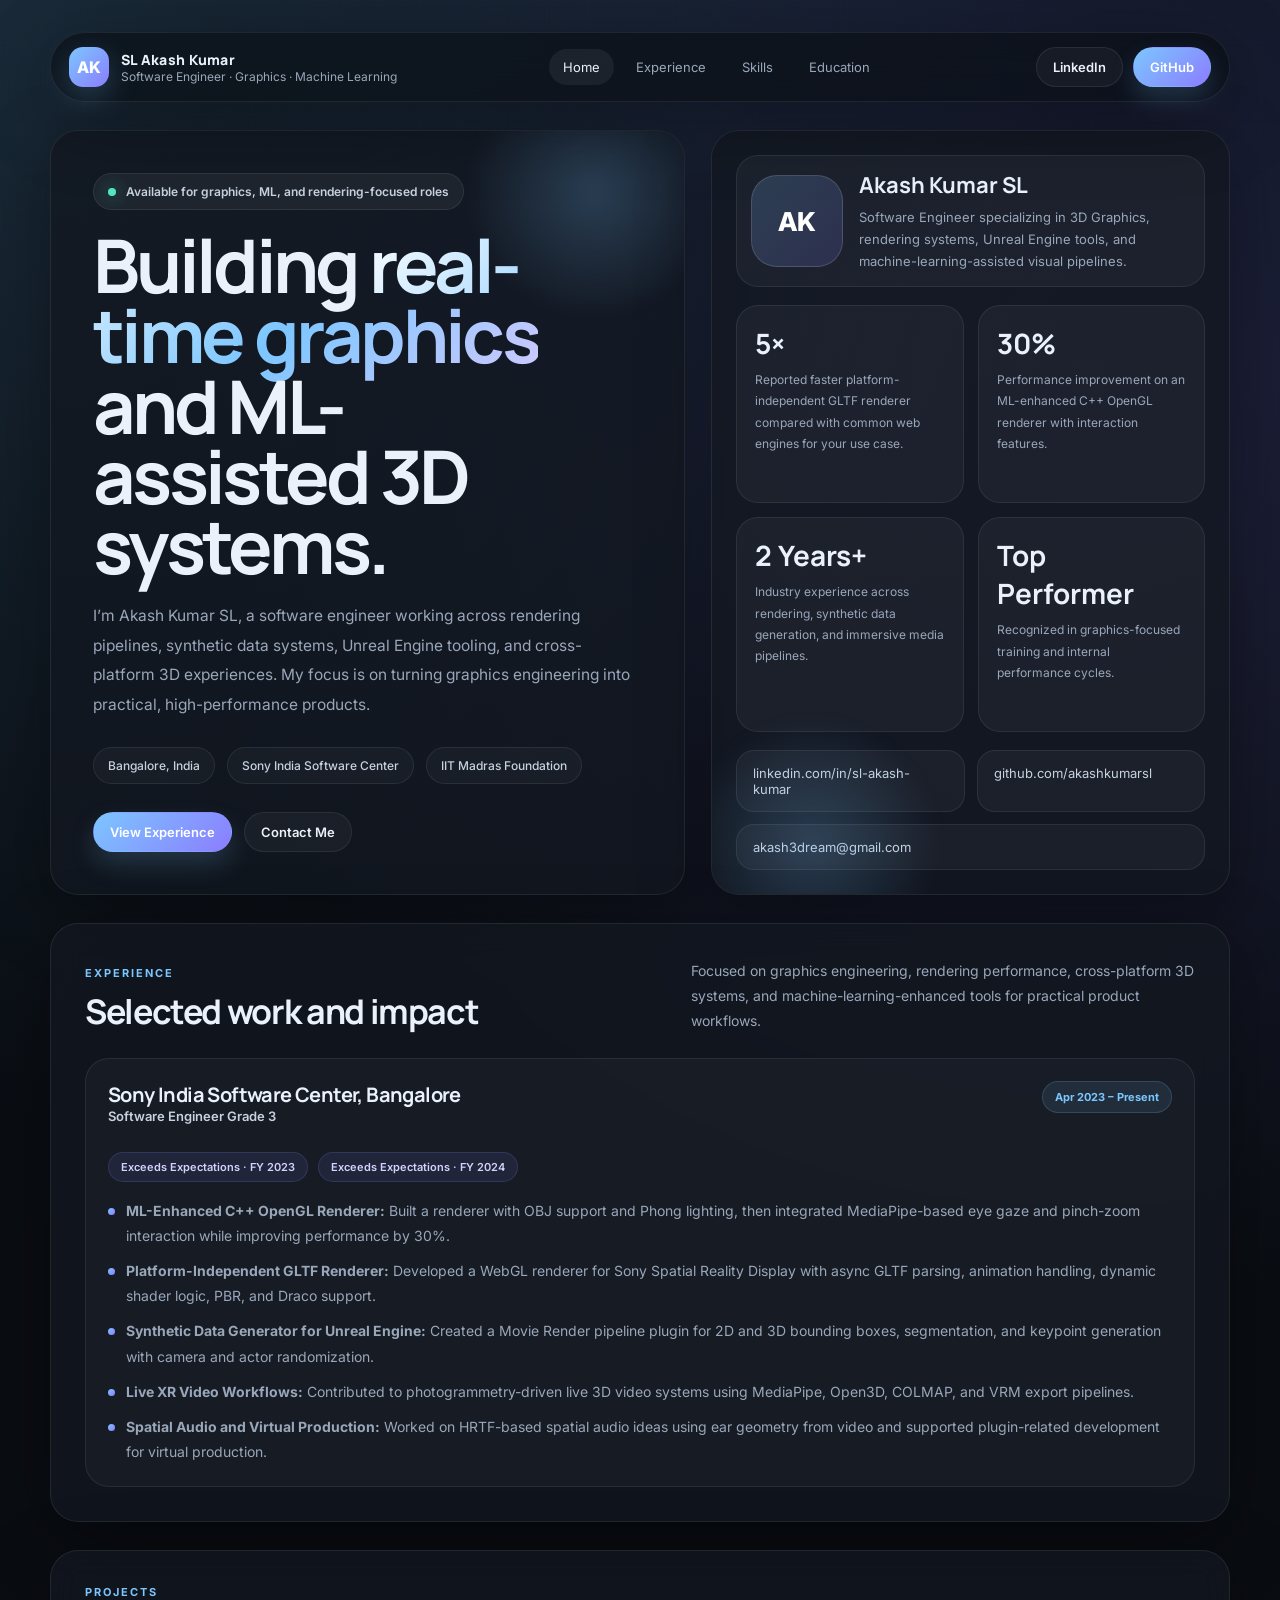
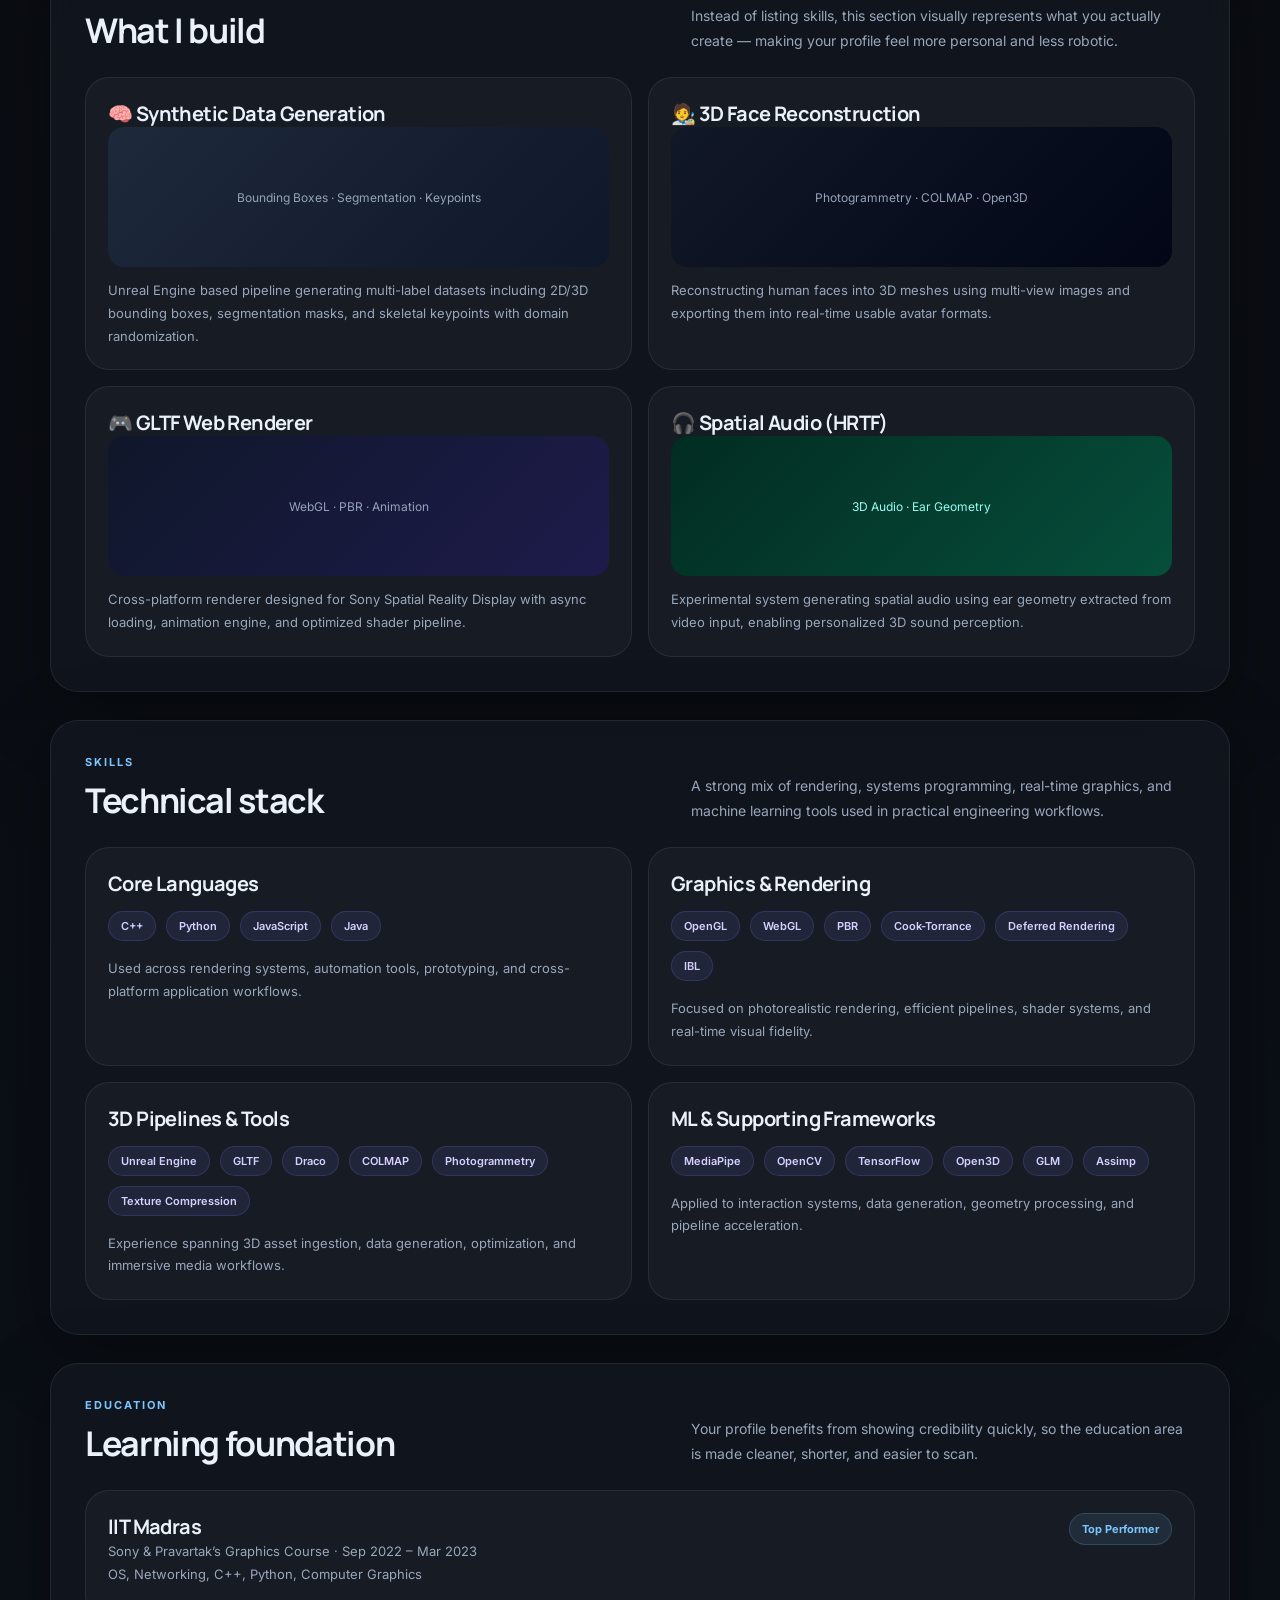
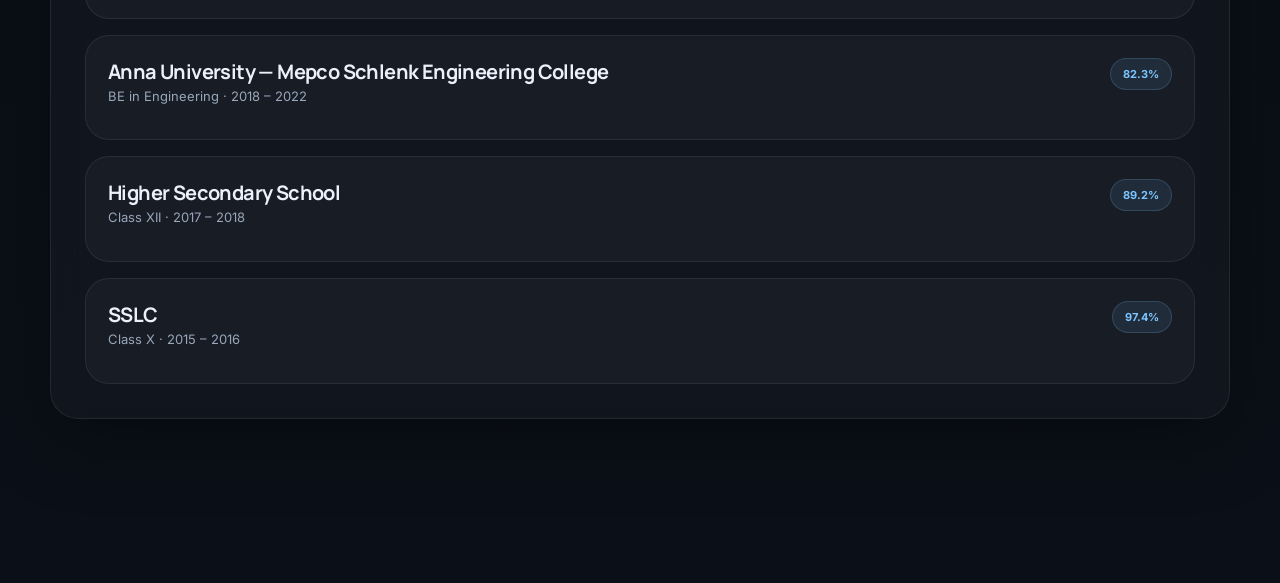
==== commit aa4968c0: "Update index.html" ====
--- a/index.html
+++ b/index.html
@@ -652,7 +652,7 @@
         </div>
         <div class="hero-cta">
           <a class="btn" href="#experience">View Experience</a>
-          <a class="btn-ghost" href="mailto:your-email@example.com">Contact Me</a>
+          <a class="btn-ghost" href="mailto:akash3dream@gmail.com">Contact Me</a>
         </div>
       </div>
 
@@ -688,7 +688,7 @@
         <div class="socials">
           <a href="https://linkedin.com/in/sl-akash-kumar" target="_blank" rel="noopener">linkedin.com/in/sl-akash-kumar</a>
           <a href="https://github.com/akashkumarsl" target="_blank" rel="noopener">github.com/akashkumarsl</a>
-          <a href="mailto:your-email@example.com">your-email@example.com</a>
+          <a href="mailto:akash3dream@gmail.com">akash3dream@gmail.com</a>
         </div>
       </aside>
     </section>
@@ -724,6 +724,43 @@
             <li><strong>Live XR Video Workflows:</strong> Contributed to photogrammetry-driven live 3D video systems using MediaPipe, Open3D, COLMAP, and VRM export pipelines.</li>
             <li><strong>Spatial Audio and Virtual Production:</strong> Worked on HRTF-based spatial audio ideas using ear geometry from video and supported plugin-related development for virtual production.</li>
           </ul>
+        </article>
+      </div>
+    </section>
+
+    <!-- PROJECTS SECTION -->
+    <section class="section panel reveal" id="projects">
+      <div class="section-head">
+        <div>
+          <small>Projects</small>
+          <h3>What I build</h3>
+        </div>
+        <p>Instead of listing skills, this section visually represents what you actually create — making your profile feel more personal and less robotic.</p>
+      </div>
+
+      <div class="skills-grid">
+        <article class="skill-card">
+          <h4>🧠 Synthetic Data Generation</h4>
+          <div style="height:140px;border-radius:16px;background:linear-gradient(135deg,#1e293b,#0f172a);display:flex;align-items:center;justify-content:center;font-size:12px;color:#94a3b8;margin-bottom:12px;">Bounding Boxes · Segmentation · Keypoints</div>
+          <p class="muted">Unreal Engine based pipeline generating multi-label datasets including 2D/3D bounding boxes, segmentation masks, and skeletal keypoints with domain randomization.</p>
+        </article>
+
+        <article class="skill-card">
+          <h4>🧑‍🎨 3D Face Reconstruction</h4>
+          <div style="height:140px;border-radius:16px;background:linear-gradient(135deg,#111827,#020617);display:flex;align-items:center;justify-content:center;font-size:12px;color:#94a3b8;margin-bottom:12px;">Photogrammetry · COLMAP · Open3D</div>
+          <p class="muted">Reconstructing human faces into 3D meshes using multi-view images and exporting them into real-time usable avatar formats.</p>
+        </article>
+
+        <article class="skill-card">
+          <h4>🎮 GLTF Web Renderer</h4>
+          <div style="height:140px;border-radius:16px;background:linear-gradient(135deg,#0f172a,#1e1b4b);display:flex;align-items:center;justify-content:center;font-size:12px;color:#94a3b8;margin-bottom:12px;">WebGL · PBR · Animation</div>
+          <p class="muted">Cross-platform renderer designed for Sony Spatial Reality Display with async loading, animation engine, and optimized shader pipeline.</p>
+        </article>
+
+        <article class="skill-card">
+          <h4>🎧 Spatial Audio (HRTF)</h4>
+          <div style="height:140px;border-radius:16px;background:linear-gradient(135deg,#022c22,#064e3b);display:flex;align-items:center;justify-content:center;font-size:12px;color:#94fdf4;margin-bottom:12px;">3D Audio · Ear Geometry</div>
+          <p class="muted">Experimental system generating spatial audio using ear geometry extracted from video input, enabling personalized 3D sound perception.</p>
         </article>
       </div>
     </section>
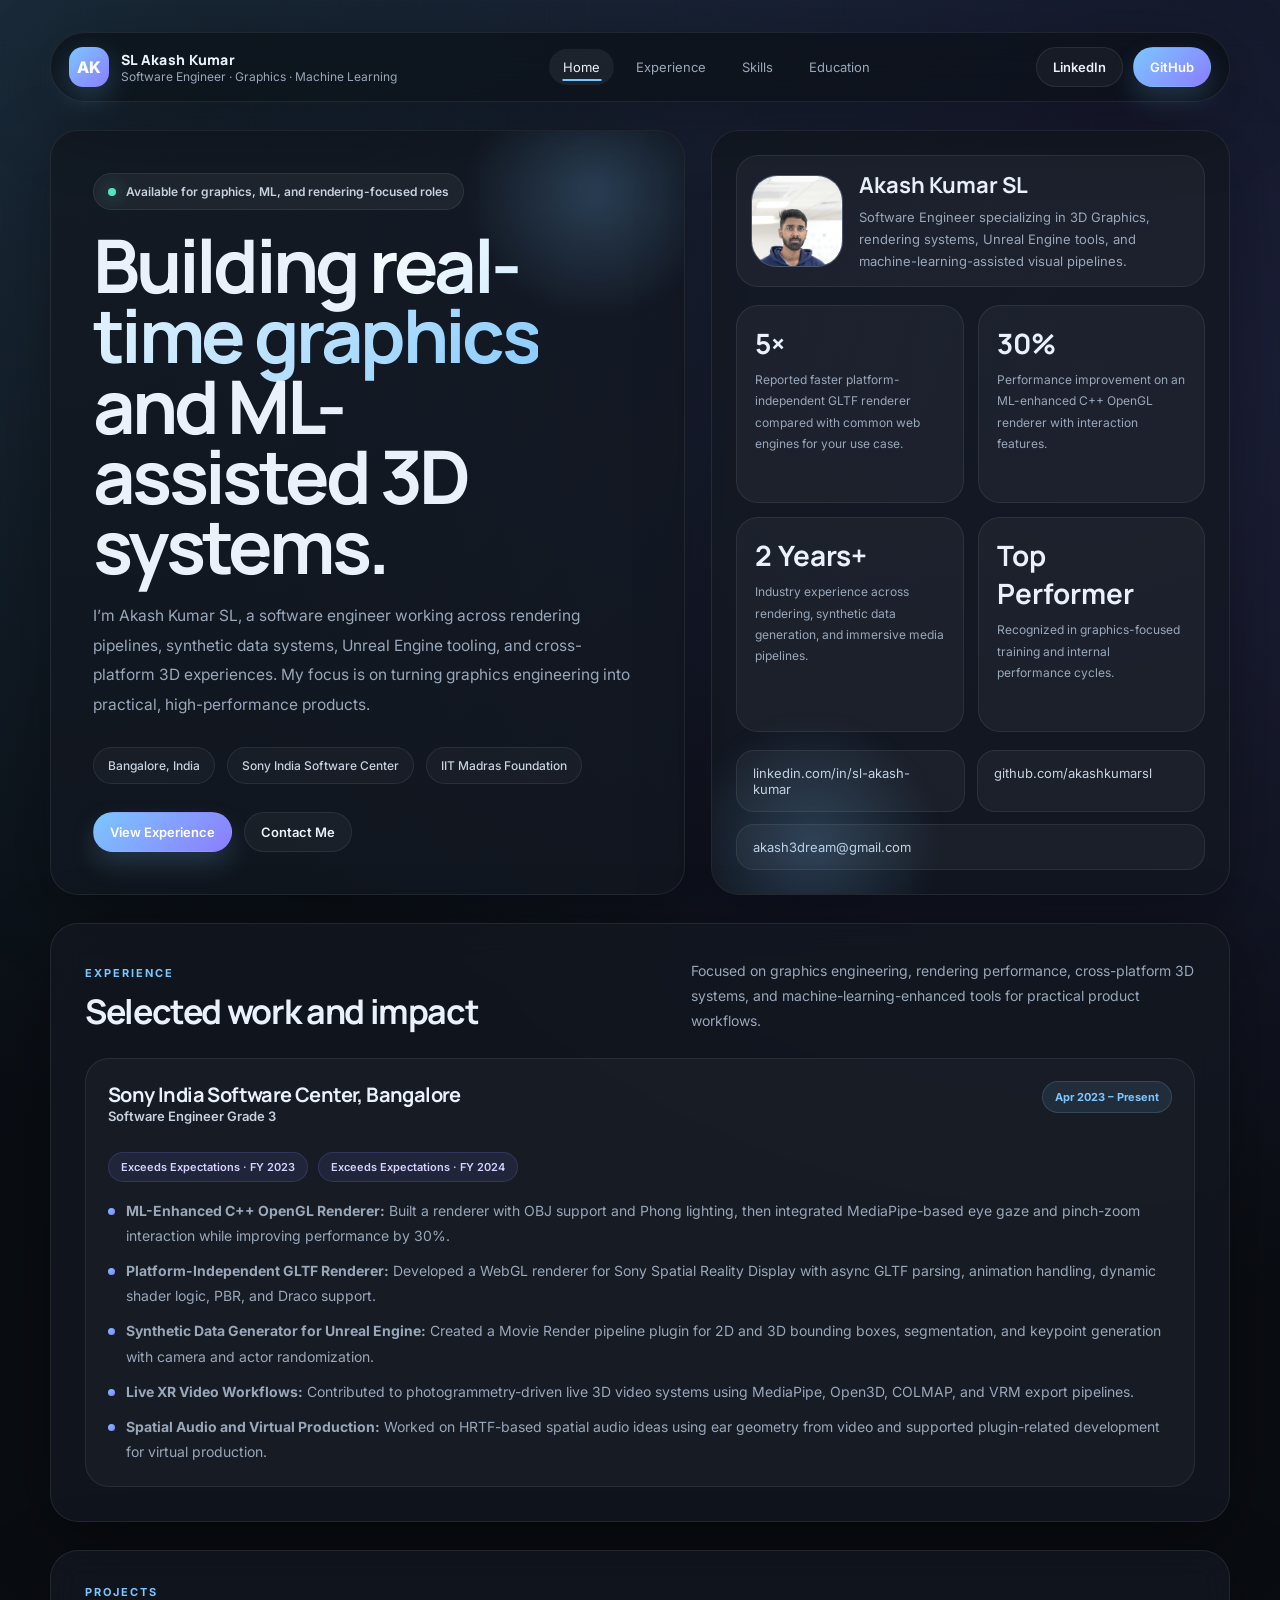
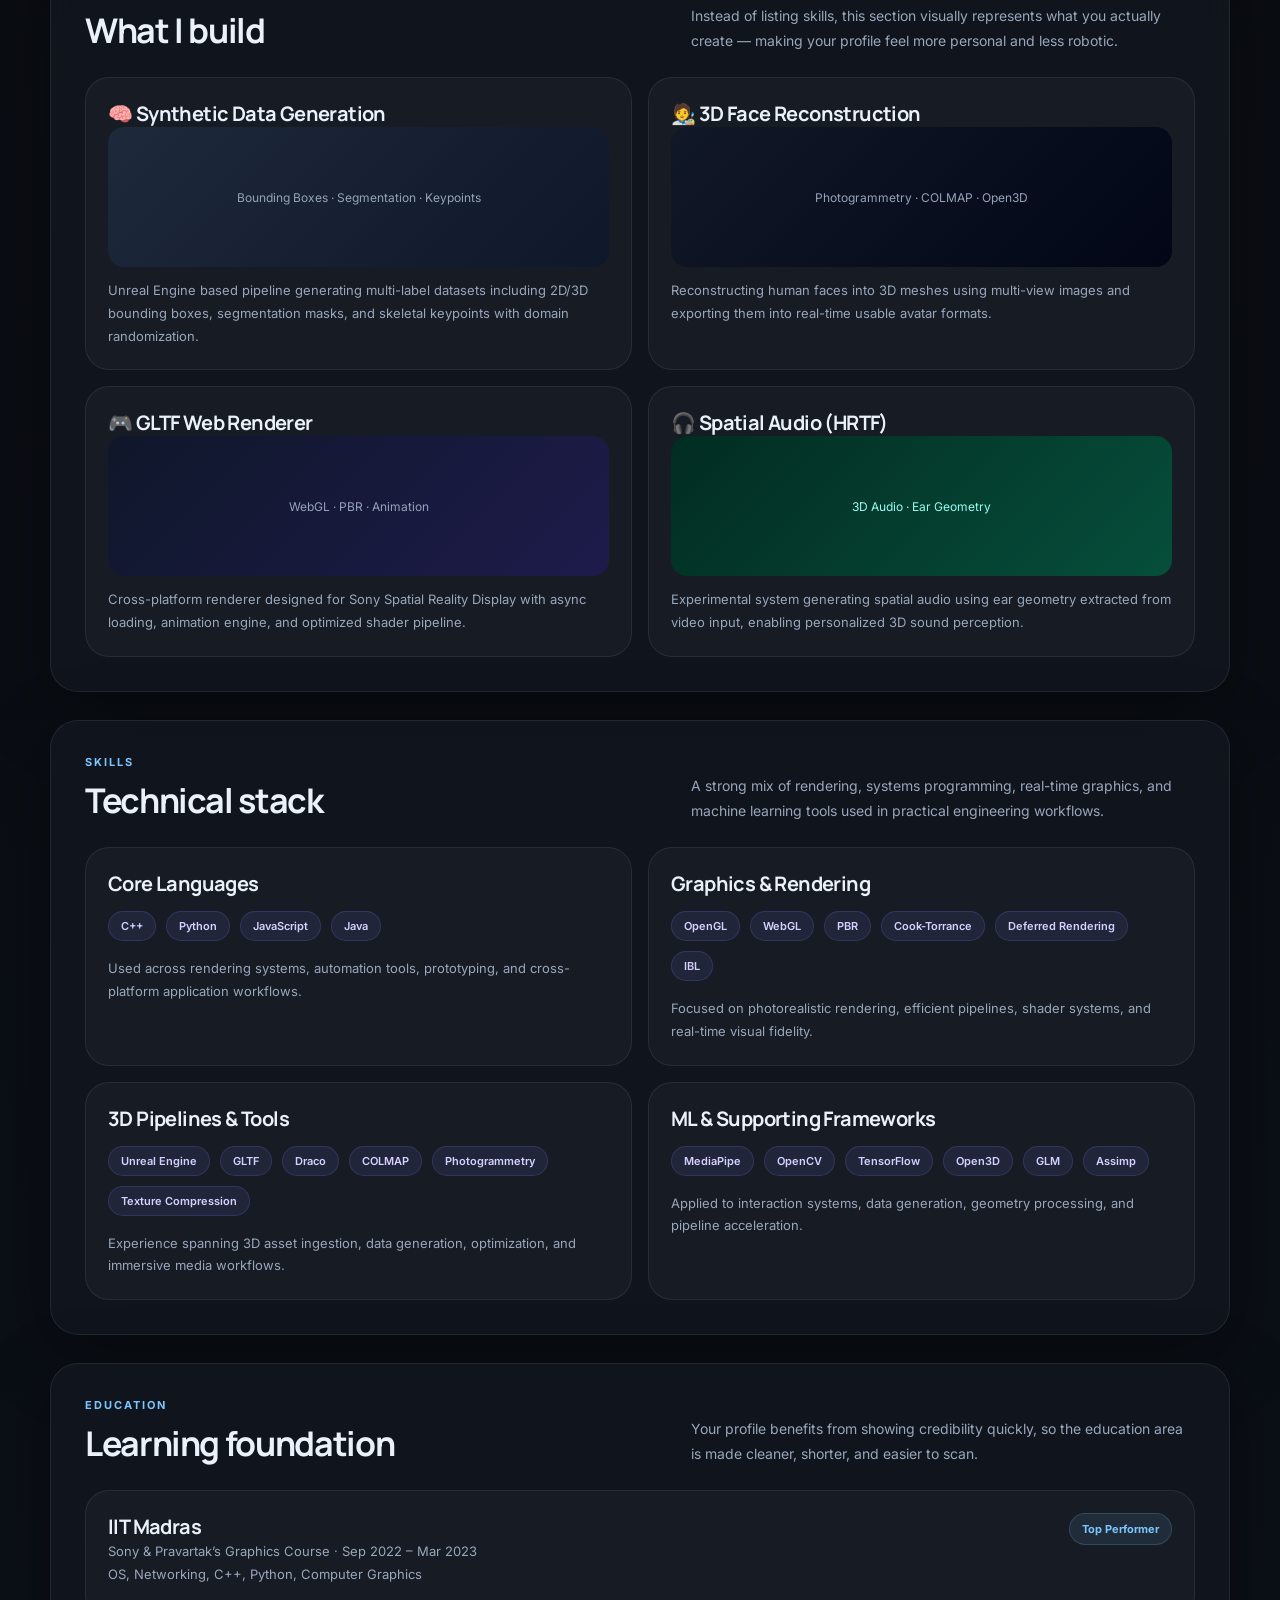
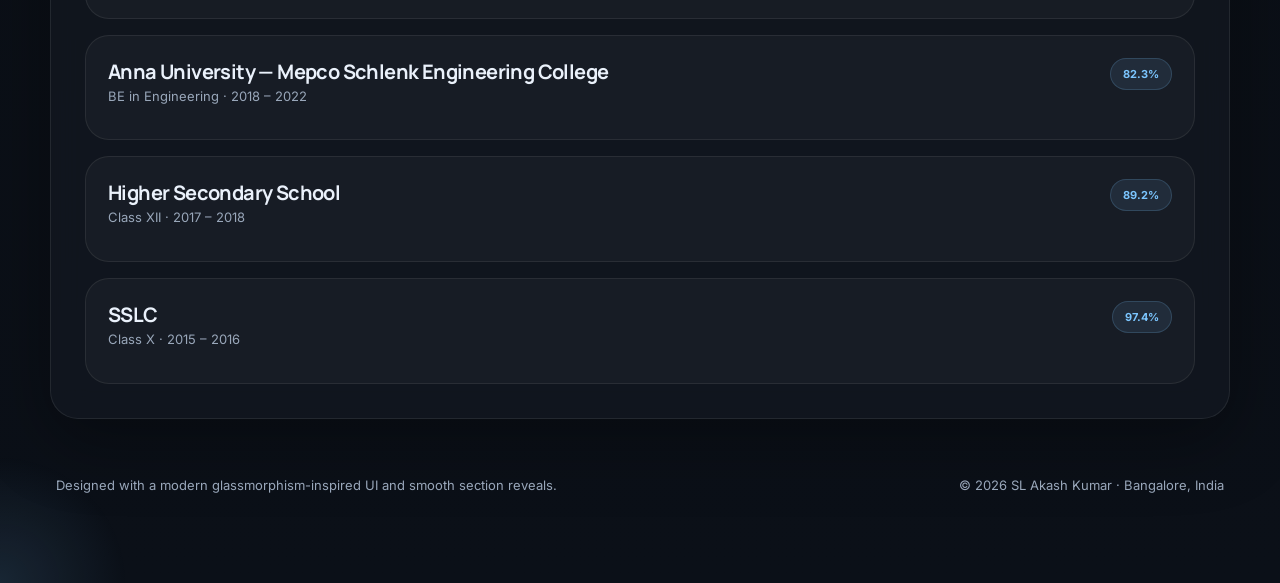
==== commit 09c9f297: "Add premium interactions and cursor glow effect" ====
--- a/index.html
+++ b/index.html
@@ -610,6 +610,106 @@
         flex: 1 1 180px;
       }
     }
+  
+    /* === PREMIUM APPLE-LIKE MICRO INTERACTIONS === */
+    .skill-card, .experience-card, .education-card {
+      position: relative;
+      overflow: hidden;
+    }
+
+    .skill-card::after,
+    .experience-card::after,
+    .education-card::after {
+      content: "";
+      position: absolute;
+      inset: 0;
+      background: radial-gradient(circle at var(--x,50%) var(--y,50%), rgba(124,198,255,0.18), transparent 40%);
+      opacity: 0;
+      transition: opacity 0.25s ease;
+      pointer-events: none;
+    }
+
+    .skill-card:hover::after,
+    .experience-card:hover::after,
+    .education-card:hover::after {
+      opacity: 1;
+    }
+
+    /* smooth scale */
+    .skill-card:hover,
+    .experience-card:hover,
+    .education-card:hover {
+      transform: translateY(-6px) scale(1.01);
+    }
+
+    /* HERO TEXT FADE IN */
+    .hero-card h2 {
+      animation: fadeUp 1s ease forwards;
+      opacity: 0;
+      transform: translateY(20px);
+    }
+
+    .hero-card .lead {
+      animation: fadeUp 1.2s ease forwards;
+      opacity: 0;
+      transform: translateY(20px);
+      animation-delay: 0.2s;
+    }
+
+    @keyframes fadeUp {
+      to {
+        opacity: 1;
+        transform: translateY(0);
+      }
+    }
+
+    /* GRADIENT TEXT SHIFT */
+    .hero h2 span {
+      background-size: 200% 200%;
+      animation: gradientMove 6s ease infinite;
+    }
+
+    @keyframes gradientMove {
+      0% { background-position: 0% 50%; }
+      50% { background-position: 100% 50%; }
+      100% { background-position: 0% 50%; }
+    }
+
+    /* NAV HOVER LINE */
+    .nav a {
+      position: relative;
+    }
+
+    .nav a::after {
+      content: "";
+      position: absolute;
+      left: 50%;
+      bottom: 4px;
+      width: 0;
+      height: 2px;
+      background: var(--accent);
+      transition: 0.3s ease;
+      transform: translateX(-50%);
+    }
+
+    .nav a:hover::after,
+    .nav a.active::after {
+      width: 60%;
+    }
+
+    /* CURSOR GLOW */
+    .cursor-glow {
+      position: fixed;
+      width: 300px;
+      height: 300px;
+      border-radius: 50%;
+      pointer-events: none;
+      background: radial-gradient(circle, rgba(124,198,255,0.12), transparent 60%);
+      transform: translate(-50%, -50%);
+      z-index: 0;
+      transition: transform 0.05s linear;
+    }
+
   </style>
 </head>
 <body>
@@ -922,5 +1022,24 @@
 
     revealItems.forEach(item => revealObserver.observe(item));
   </script>
+
+  <div class="cursor-glow" id="cursorGlow"></div>
+
+  <script>
+    // cursor glow
+    const glow = document.getElementById('cursorGlow');
+    document.addEventListener('mousemove', (e) => {
+      glow.style.left = e.clientX + 'px';
+      glow.style.top = e.clientY + 'px';
+
+      document.querySelectorAll('.skill-card, .experience-card, .education-card').forEach(card => {
+        const rect = card.getBoundingClientRect();
+        const x = e.clientX - rect.left;
+        const y = e.clientY - rect.top;
+        card.style.setProperty('--x', x + 'px');
+        card.style.setProperty('--y', y + 'px');
+      });
+    });
+  </script>
 </body>
 </html>
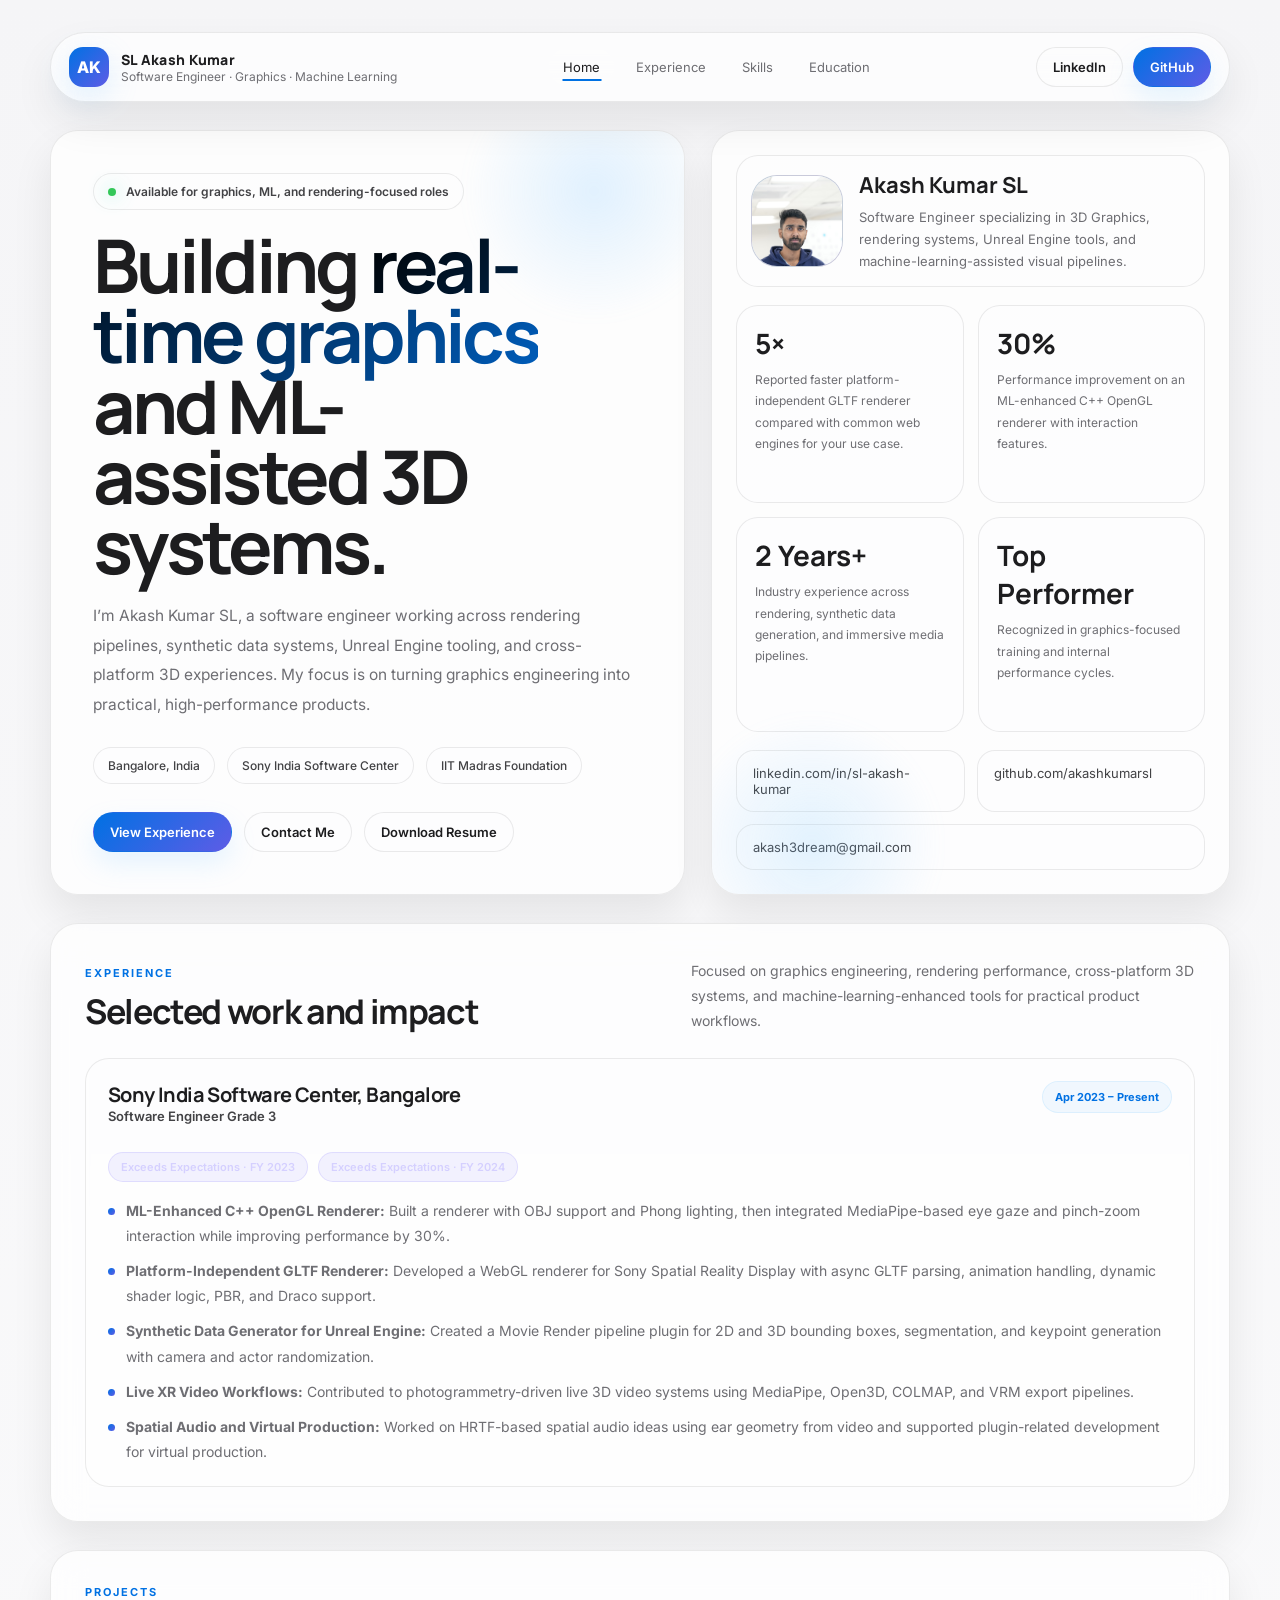
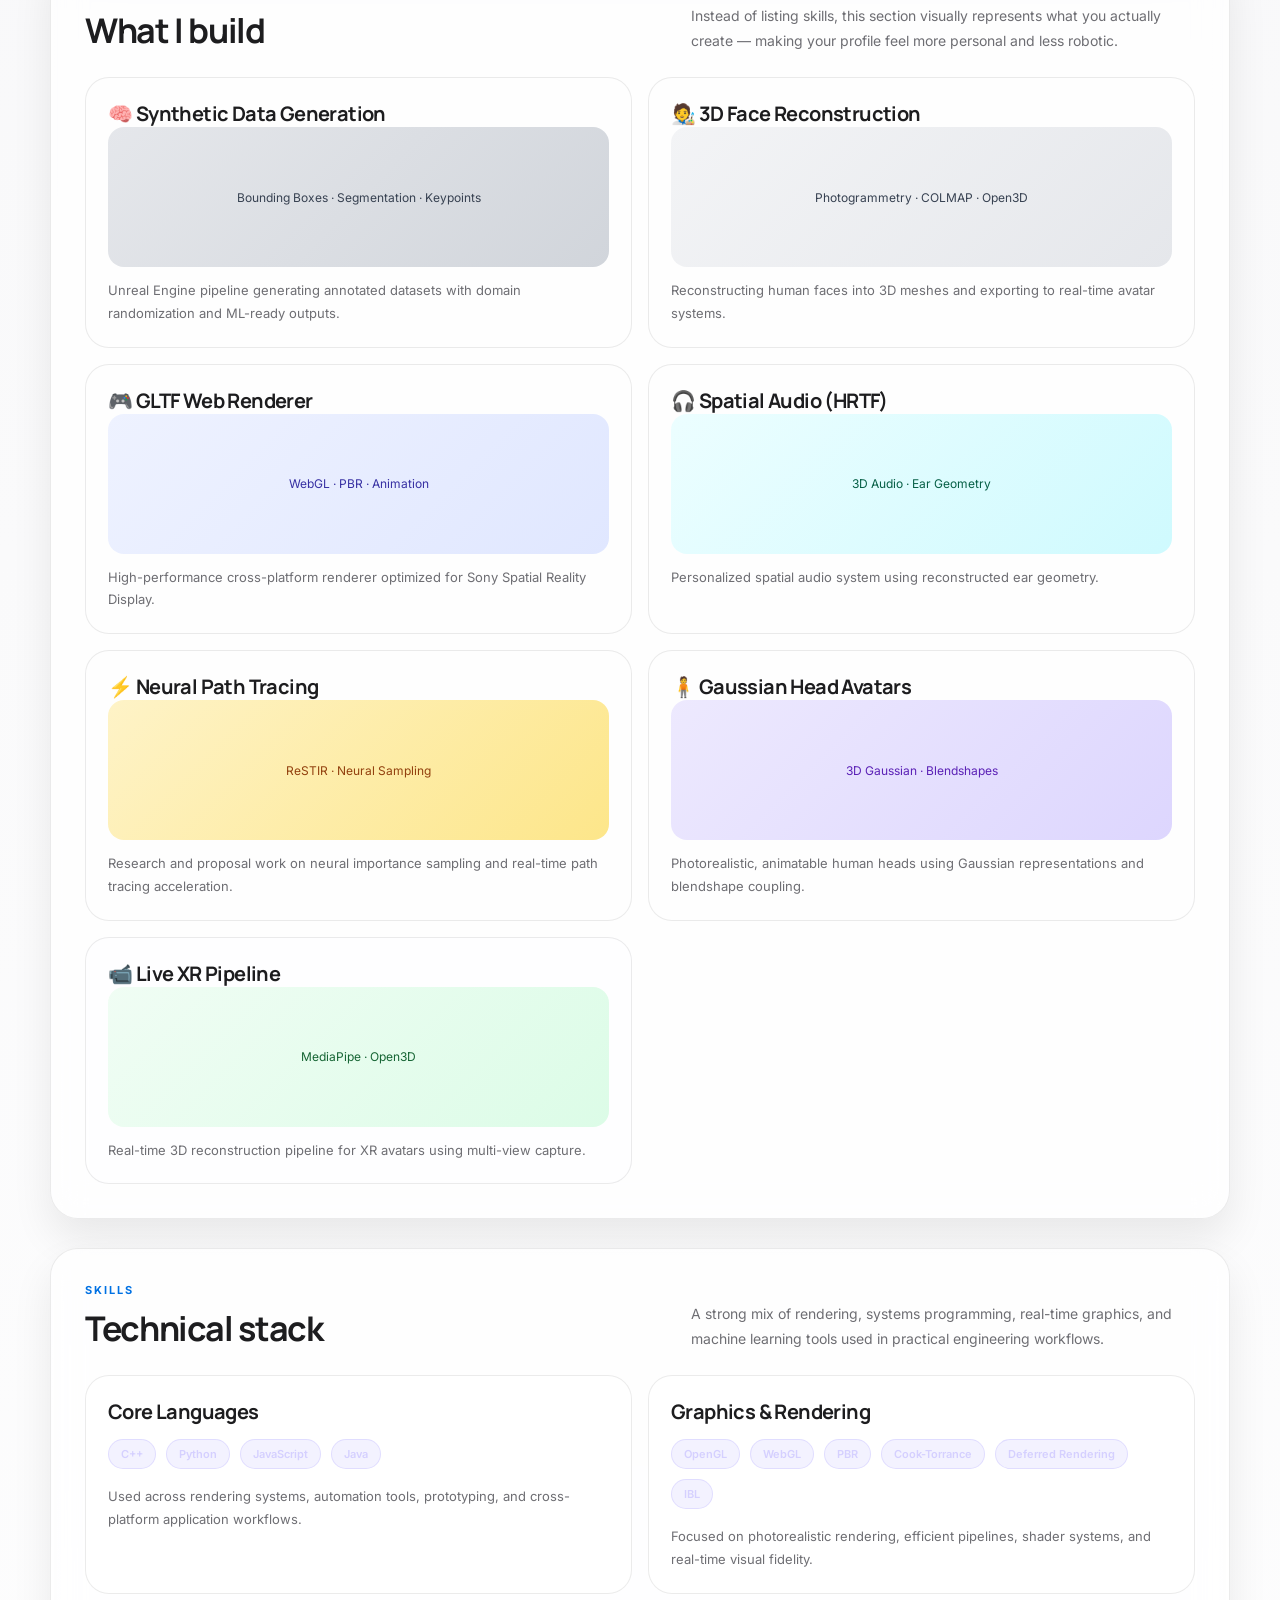
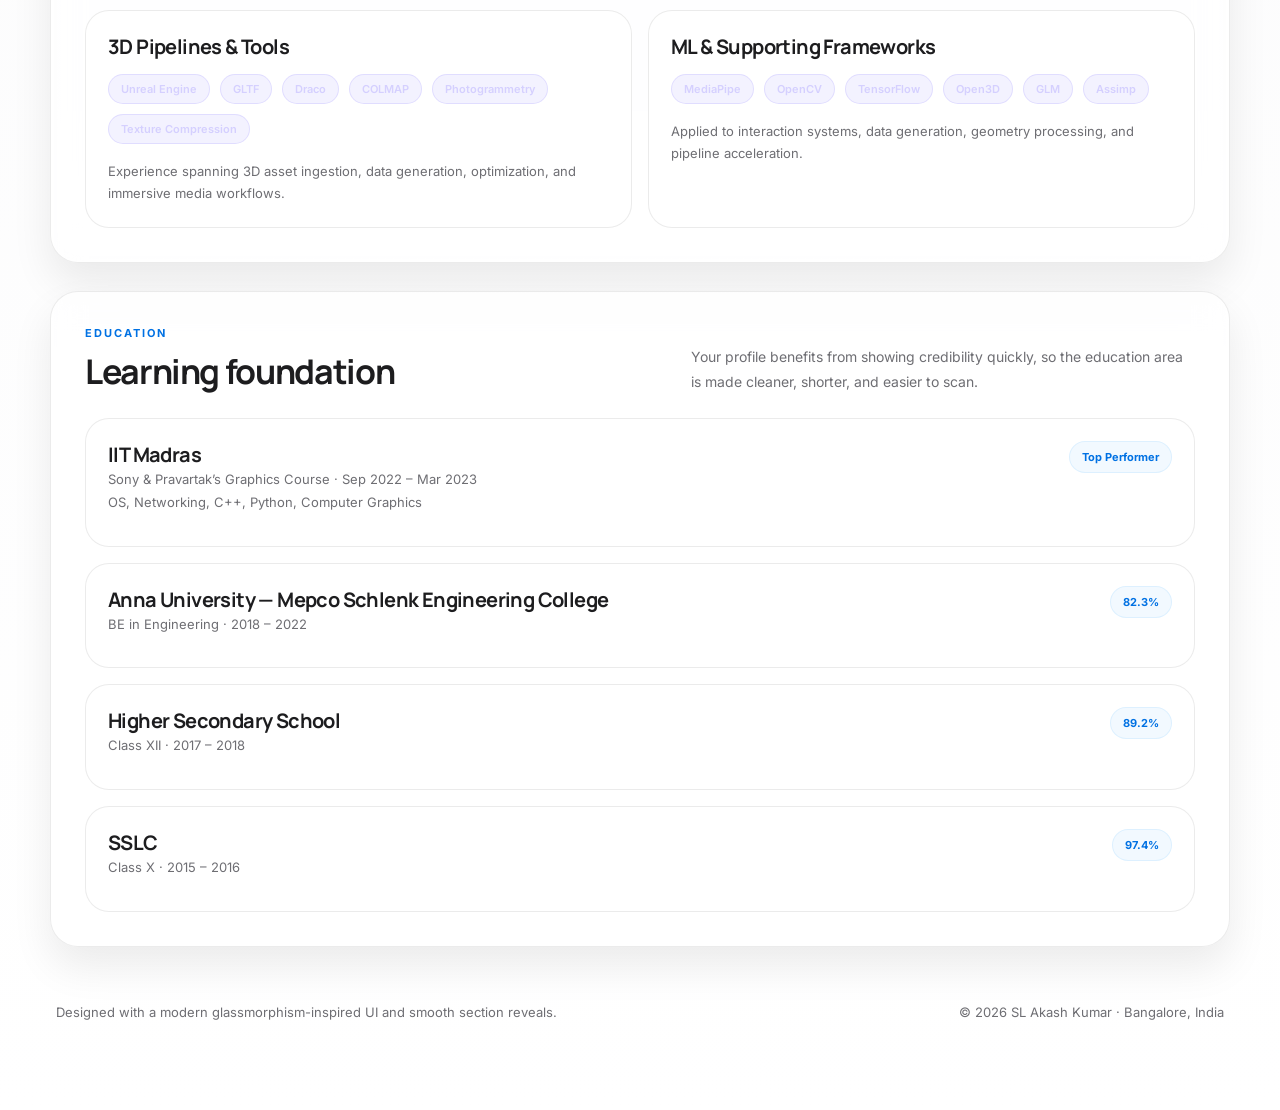
==== commit 3254d57c: "Update index.html" ====
--- a/index.html
+++ b/index.html
@@ -9,19 +9,19 @@
   <link href="https://fonts.googleapis.com/css2?family=Inter:wght@300;400;500;600;700;800&family=Manrope:wght@400;500;600;700;800&display=swap" rel="stylesheet" />
   <style>
     :root {
-      --bg: #0a0d12;
-      --bg-soft: #10141b;
-      --panel: rgba(18, 24, 33, 0.78);
-      --panel-strong: rgba(20, 27, 37, 0.96);
-      --line: rgba(255, 255, 255, 0.08);
-      --line-strong: rgba(255, 255, 255, 0.14);
-      --text: #eaf1fb;
-      --muted: #99a7ba;
-      --soft: #c7d2e1;
-      --accent: #7cc6ff;
-      --accent-2: #8b7dff;
-      --accent-3: #52e5c8;
-      --shadow: 0 20px 70px rgba(0, 0, 0, 0.35);
+      --bg: #f5f5f7;
+      --bg-soft: #ffffff;
+      --panel: rgba(255, 255, 255, 0.75);
+      --panel-strong: rgba(255, 255, 255, 0.95);
+      --line: rgba(0, 0, 0, 0.08);
+      --line-strong: rgba(0, 0, 0, 0.14);
+      --text: #1d1d1f;
+      --muted: #6e6e73;
+      --soft: #424245;
+      --accent: #0071e3;
+      --accent-2: #5e5ce6;
+      --accent-3: #34c759;
+      --shadow: 0 20px 40px rgba(0, 0, 0, 0.08);
       --radius-xl: 28px;
       --radius-lg: 22px;
       --radius-md: 16px;
@@ -32,26 +32,13 @@
     html { scroll-behavior: smooth; }
     body {
       font-family: 'Inter', sans-serif;
-      background:
-        radial-gradient(circle at top left, rgba(124,198,255,0.14), transparent 28%),
-        radial-gradient(circle at 85% 10%, rgba(139,125,255,0.16), transparent 26%),
-        linear-gradient(180deg, #091018 0%, #0a0d12 35%, #0b1018 100%);
+      background: linear-gradient(180deg, #f5f5f7 0%, #ffffff 100%);
       color: var(--text);
       min-height: 100vh;
       overflow-x: hidden;
     }
 
-    body::before {
-      content: "";
-      position: fixed;
-      inset: 0;
-      pointer-events: none;
-      background-image:
-        linear-gradient(rgba(255,255,255,0.025) 1px, transparent 1px),
-        linear-gradient(90deg, rgba(255,255,255,0.025) 1px, transparent 1px);
-      background-size: 42px 42px;
-      mask-image: linear-gradient(180deg, rgba(255,255,255,0.35), transparent 90%);
-    }
+    /* removed heavy grid background for clean Apple-like feel */
 
     a { color: inherit; text-decoration: none; }
     img { max-width: 100%; display: block; }
@@ -75,8 +62,8 @@
       gap: 20px;
       padding: 14px 18px;
       border: 1px solid var(--line);
-      background: rgba(9, 13, 18, 0.62);
-      backdrop-filter: blur(18px);
+      background: rgba(255, 255, 255, 0.7);
+      backdrop-filter: blur(20px);
       border-radius: 999px;
       box-shadow: var(--shadow);
     }
@@ -251,7 +238,7 @@
     }
 
     .hero h2 span {
-      background: linear-gradient(135deg, #ffffff 0%, var(--accent) 55%, #cfc9ff 100%);
+      background: linear-gradient(135deg, #000000 0%, var(--accent) 60%, #5e5ce6 100%);
       -webkit-background-clip: text;
       -webkit-text-fill-color: transparent;
       background-clip: text;
@@ -698,17 +685,7 @@
     }
 
     /* CURSOR GLOW */
-    .cursor-glow {
-      position: fixed;
-      width: 300px;
-      height: 300px;
-      border-radius: 50%;
-      pointer-events: none;
-      background: radial-gradient(circle, rgba(124,198,255,0.12), transparent 60%);
-      transform: translate(-50%, -50%);
-      z-index: 0;
-      transition: transform 0.05s linear;
-    }
+    /* removed cursor glow for cleaner Apple style */
 
   </style>
 </head>
@@ -753,6 +730,7 @@
         <div class="hero-cta">
           <a class="btn" href="#experience">View Experience</a>
           <a class="btn-ghost" href="mailto:akash3dream@gmail.com">Contact Me</a>
+          <a class="btn-ghost" href="Resume_Akash_Feb_2026.pdf" download>Download Resume</a>
         </div>
       </div>
 
@@ -841,26 +819,44 @@
       <div class="skills-grid">
         <article class="skill-card">
           <h4>🧠 Synthetic Data Generation</h4>
-          <div style="height:140px;border-radius:16px;background:linear-gradient(135deg,#1e293b,#0f172a);display:flex;align-items:center;justify-content:center;font-size:12px;color:#94a3b8;margin-bottom:12px;">Bounding Boxes · Segmentation · Keypoints</div>
-          <p class="muted">Unreal Engine based pipeline generating multi-label datasets including 2D/3D bounding boxes, segmentation masks, and skeletal keypoints with domain randomization.</p>
+          <div style="height:140px;border-radius:16px;background:linear-gradient(135deg,#e5e7eb,#d1d5db);display:flex;align-items:center;justify-content:center;font-size:12px;color:#374151;margin-bottom:12px;">Bounding Boxes · Segmentation · Keypoints</div>
+          <p class="muted">Unreal Engine pipeline generating annotated datasets with domain randomization and ML-ready outputs.</p>
         </article>
 
         <article class="skill-card">
           <h4>🧑‍🎨 3D Face Reconstruction</h4>
-          <div style="height:140px;border-radius:16px;background:linear-gradient(135deg,#111827,#020617);display:flex;align-items:center;justify-content:center;font-size:12px;color:#94a3b8;margin-bottom:12px;">Photogrammetry · COLMAP · Open3D</div>
-          <p class="muted">Reconstructing human faces into 3D meshes using multi-view images and exporting them into real-time usable avatar formats.</p>
+          <div style="height:140px;border-radius:16px;background:linear-gradient(135deg,#f3f4f6,#e5e7eb);display:flex;align-items:center;justify-content:center;font-size:12px;color:#374151;margin-bottom:12px;">Photogrammetry · COLMAP · Open3D</div>
+          <p class="muted">Reconstructing human faces into 3D meshes and exporting to real-time avatar systems.</p>
         </article>
 
         <article class="skill-card">
           <h4>🎮 GLTF Web Renderer</h4>
-          <div style="height:140px;border-radius:16px;background:linear-gradient(135deg,#0f172a,#1e1b4b);display:flex;align-items:center;justify-content:center;font-size:12px;color:#94a3b8;margin-bottom:12px;">WebGL · PBR · Animation</div>
-          <p class="muted">Cross-platform renderer designed for Sony Spatial Reality Display with async loading, animation engine, and optimized shader pipeline.</p>
+          <div style="height:140px;border-radius:16px;background:linear-gradient(135deg,#eef2ff,#e0e7ff);display:flex;align-items:center;justify-content:center;font-size:12px;color:#3730a3;margin-bottom:12px;">WebGL · PBR · Animation</div>
+          <p class="muted">High-performance cross-platform renderer optimized for Sony Spatial Reality Display.</p>
         </article>
 
         <article class="skill-card">
           <h4>🎧 Spatial Audio (HRTF)</h4>
-          <div style="height:140px;border-radius:16px;background:linear-gradient(135deg,#022c22,#064e3b);display:flex;align-items:center;justify-content:center;font-size:12px;color:#94fdf4;margin-bottom:12px;">3D Audio · Ear Geometry</div>
-          <p class="muted">Experimental system generating spatial audio using ear geometry extracted from video input, enabling personalized 3D sound perception.</p>
+          <div style="height:140px;border-radius:16px;background:linear-gradient(135deg,#ecfeff,#cffafe);display:flex;align-items:center;justify-content:center;font-size:12px;color:#065f46;margin-bottom:12px;">3D Audio · Ear Geometry</div>
+          <p class="muted">Personalized spatial audio system using reconstructed ear geometry.</p>
+        </article>
+
+        <article class="skill-card">
+          <h4>⚡ Neural Path Tracing</h4>
+          <div style="height:140px;border-radius:16px;background:linear-gradient(135deg,#fef3c7,#fde68a);display:flex;align-items:center;justify-content:center;font-size:12px;color:#92400e;margin-bottom:12px;">ReSTIR · Neural Sampling</div>
+          <p class="muted">Research and proposal work on neural importance sampling and real-time path tracing acceleration.</p>
+        </article>
+
+        <article class="skill-card">
+          <h4>🧍 Gaussian Head Avatars</h4>
+          <div style="height:140px;border-radius:16px;background:linear-gradient(135deg,#ede9fe,#ddd6fe);display:flex;align-items:center;justify-content:center;font-size:12px;color:#5b21b6;margin-bottom:12px;">3D Gaussian · Blendshapes</div>
+          <p class="muted">Photorealistic, animatable human heads using Gaussian representations and blendshape coupling.</p>
+        </article>
+
+        <article class="skill-card">
+          <h4>📹 Live XR Pipeline</h4>
+          <div style="height:140px;border-radius:16px;background:linear-gradient(135deg,#f0fdf4,#dcfce7);display:flex;align-items:center;justify-content:center;font-size:12px;color:#166534;margin-bottom:12px;">MediaPipe · Open3D</div>
+          <p class="muted">Real-time 3D reconstruction pipeline for XR avatars using multi-view capture.</p>
         </article>
       </div>
     </section>
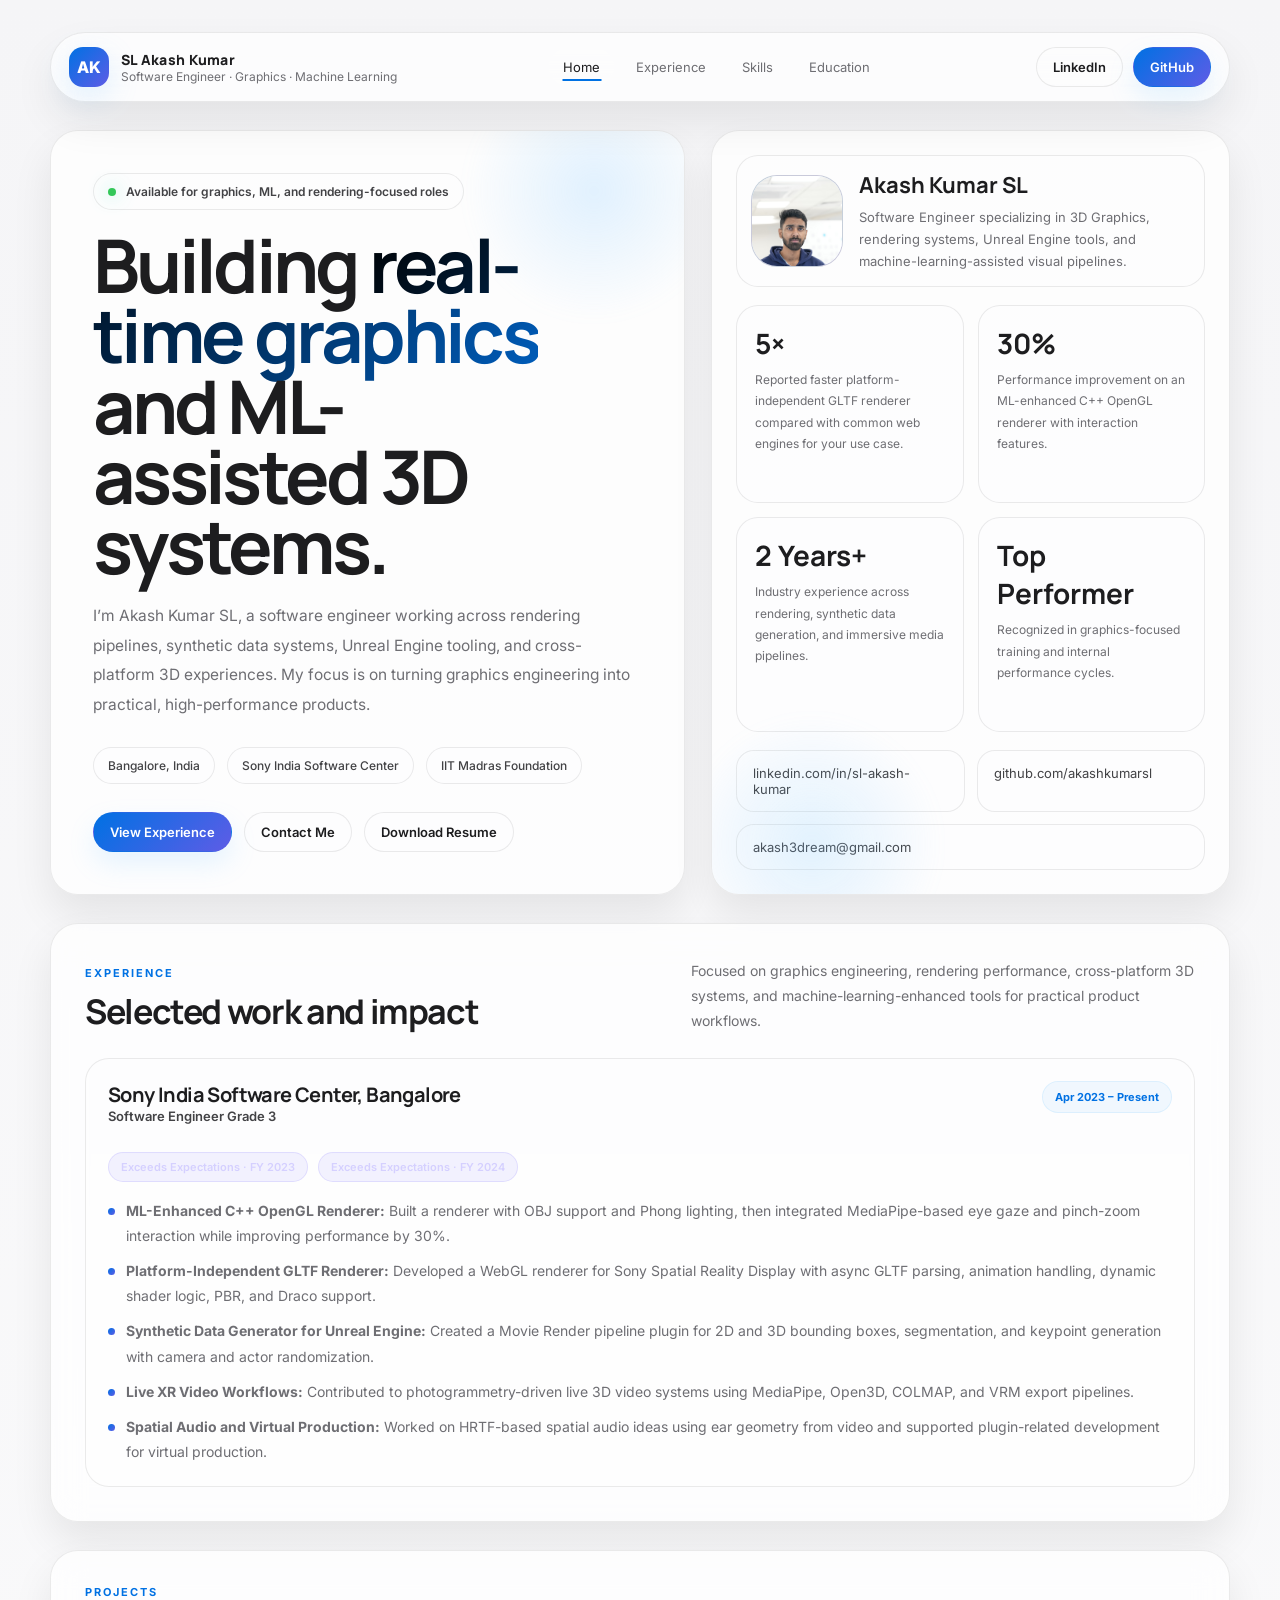
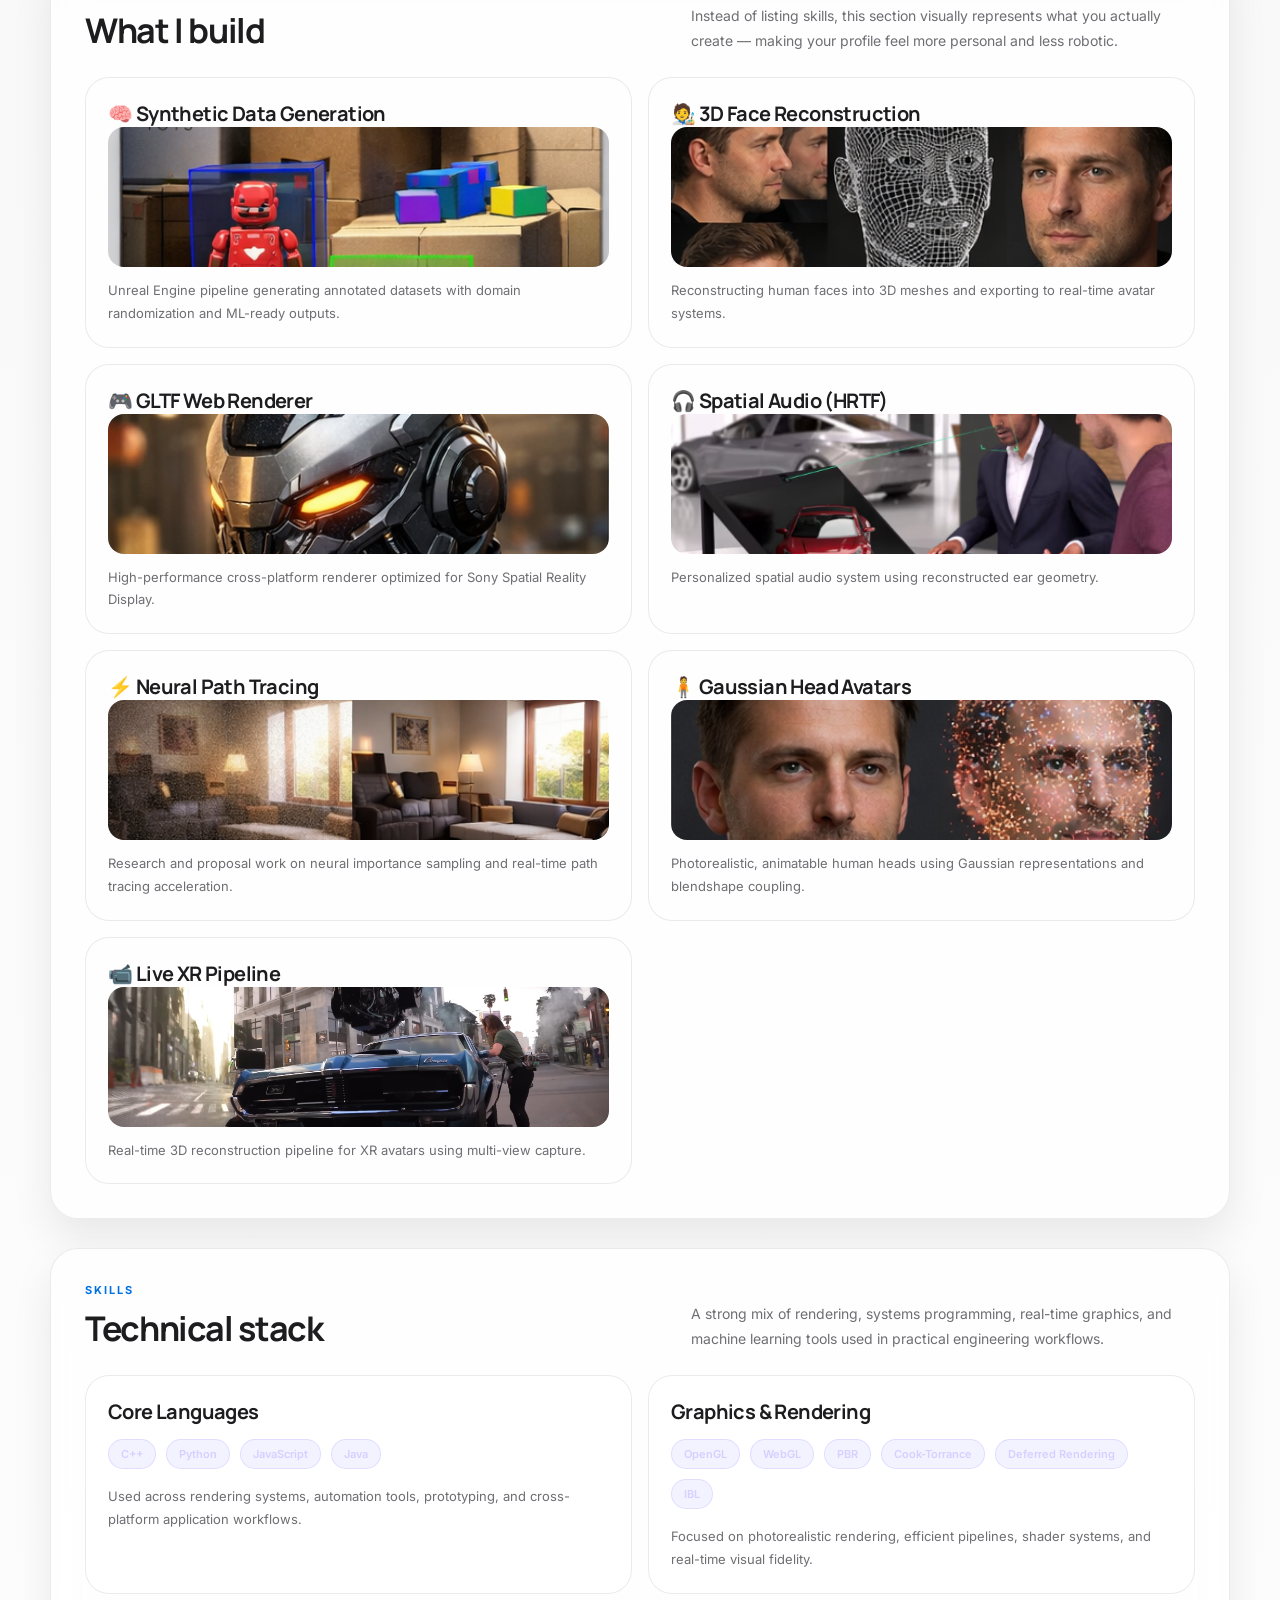
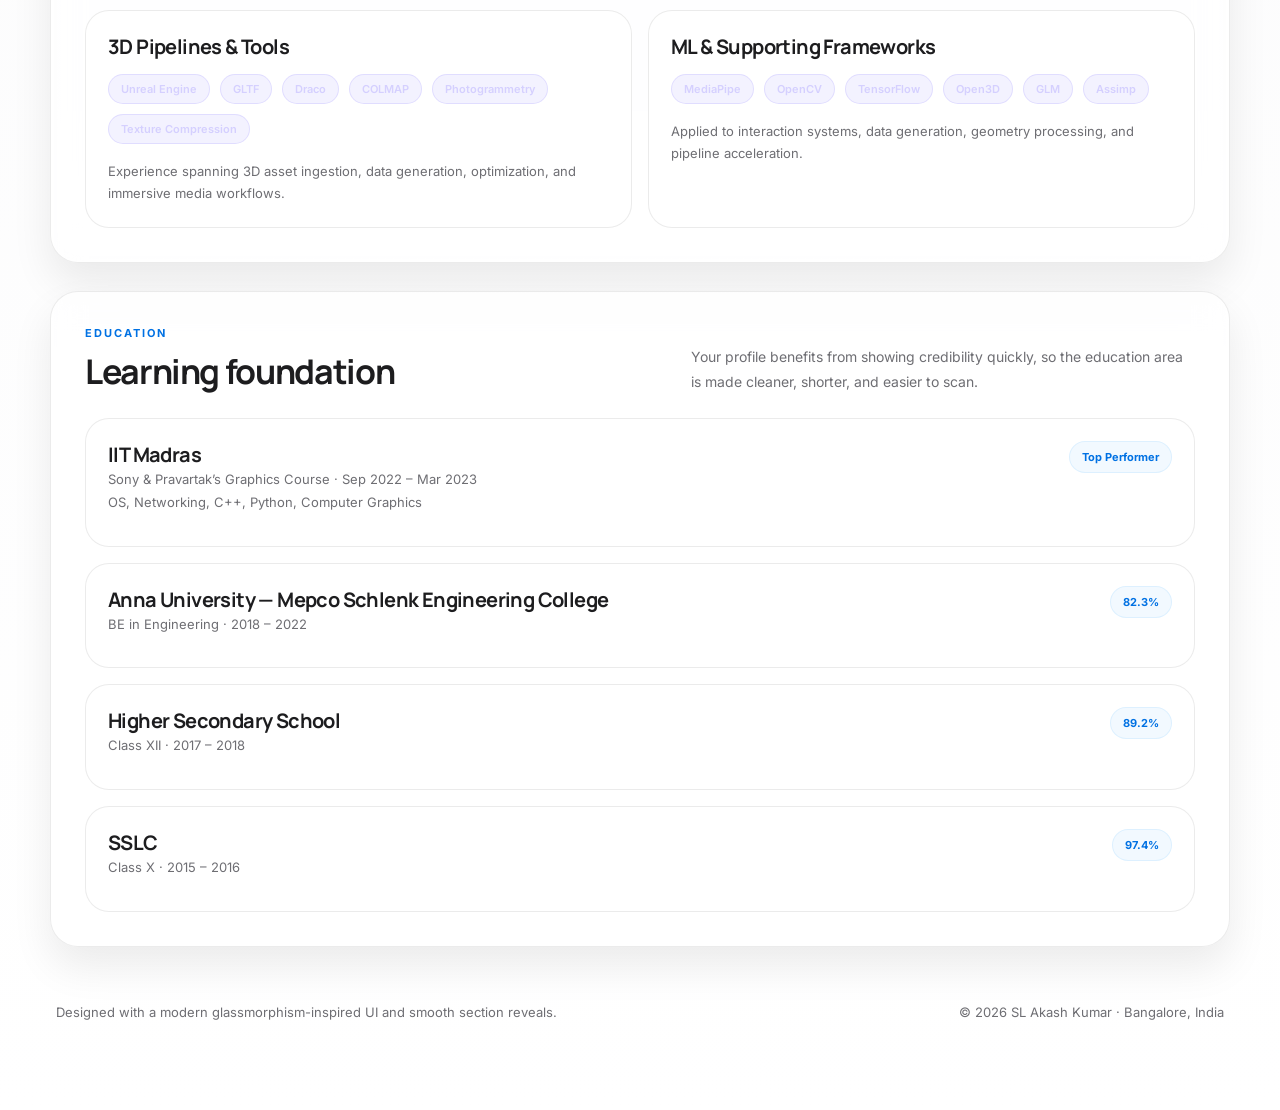
==== commit 110e33da: "Replace skill card descriptions with images" ====
--- a/index.html
+++ b/index.html
@@ -819,43 +819,43 @@
       <div class="skills-grid">
         <article class="skill-card">
           <h4>🧠 Synthetic Data Generation</h4>
-          <div style="height:140px;border-radius:16px;background:linear-gradient(135deg,#e5e7eb,#d1d5db);display:flex;align-items:center;justify-content:center;font-size:12px;color:#374151;margin-bottom:12px;">Bounding Boxes · Segmentation · Keypoints</div>
+          <img src="assets/Synthetic.png" alt="$1" style="height:140px;width:100%;object-fit:cover;border-radius:16px;margin-bottom:12px;"/>
           <p class="muted">Unreal Engine pipeline generating annotated datasets with domain randomization and ML-ready outputs.</p>
         </article>
 
         <article class="skill-card">
           <h4>🧑‍🎨 3D Face Reconstruction</h4>
-          <div style="height:140px;border-radius:16px;background:linear-gradient(135deg,#f3f4f6,#e5e7eb);display:flex;align-items:center;justify-content:center;font-size:12px;color:#374151;margin-bottom:12px;">Photogrammetry · COLMAP · Open3D</div>
+          <img src="assets/3DFace.png" alt="$1" style="height:140px;width:100%;object-fit:cover;border-radius:16px;margin-bottom:12px;"/>
           <p class="muted">Reconstructing human faces into 3D meshes and exporting to real-time avatar systems.</p>
         </article>
 
         <article class="skill-card">
           <h4>🎮 GLTF Web Renderer</h4>
-          <div style="height:140px;border-radius:16px;background:linear-gradient(135deg,#eef2ff,#e0e7ff);display:flex;align-items:center;justify-content:center;font-size:12px;color:#3730a3;margin-bottom:12px;">WebGL · PBR · Animation</div>
+          <img src="assets/GLTF.png" alt="$1" style="height:140px;width:100%;object-fit:cover;border-radius:16px;margin-bottom:12px;"/>
           <p class="muted">High-performance cross-platform renderer optimized for Sony Spatial Reality Display.</p>
         </article>
 
         <article class="skill-card">
           <h4>🎧 Spatial Audio (HRTF)</h4>
-          <div style="height:140px;border-radius:16px;background:linear-gradient(135deg,#ecfeff,#cffafe);display:flex;align-items:center;justify-content:center;font-size:12px;color:#065f46;margin-bottom:12px;">3D Audio · Ear Geometry</div>
+          <img src="assets/SRD.png" alt="$1" style="height:140px;width:100%;object-fit:cover;border-radius:16px;margin-bottom:12px;"/>
           <p class="muted">Personalized spatial audio system using reconstructed ear geometry.</p>
         </article>
 
         <article class="skill-card">
           <h4>⚡ Neural Path Tracing</h4>
-          <div style="height:140px;border-radius:16px;background:linear-gradient(135deg,#fef3c7,#fde68a);display:flex;align-items:center;justify-content:center;font-size:12px;color:#92400e;margin-bottom:12px;">ReSTIR · Neural Sampling</div>
+          <img src="assets/Neural.png" alt="$1" style="height:140px;width:100%;object-fit:cover;border-radius:16px;margin-bottom:12px;"/>
           <p class="muted">Research and proposal work on neural importance sampling and real-time path tracing acceleration.</p>
         </article>
 
         <article class="skill-card">
           <h4>🧍 Gaussian Head Avatars</h4>
-          <div style="height:140px;border-radius:16px;background:linear-gradient(135deg,#ede9fe,#ddd6fe);display:flex;align-items:center;justify-content:center;font-size:12px;color:#5b21b6;margin-bottom:12px;">3D Gaussian · Blendshapes</div>
+          <img src="assets/Gaussian.png" alt="$1" style="height:140px;width:100%;object-fit:cover;border-radius:16px;margin-bottom:12px;"/>
           <p class="muted">Photorealistic, animatable human heads using Gaussian representations and blendshape coupling.</p>
         </article>
 
         <article class="skill-card">
           <h4>📹 Live XR Pipeline</h4>
-          <div style="height:140px;border-radius:16px;background:linear-gradient(135deg,#f0fdf4,#dcfce7);display:flex;align-items:center;justify-content:center;font-size:12px;color:#166534;margin-bottom:12px;">MediaPipe · Open3D</div>
+          <img src="assets/XR.png" alt="$1" style="height:140px;width:100%;object-fit:cover;border-radius:16px;margin-bottom:12px;"/>
           <p class="muted">Real-time 3D reconstruction pipeline for XR avatars using multi-view capture.</p>
         </article>
       </div>
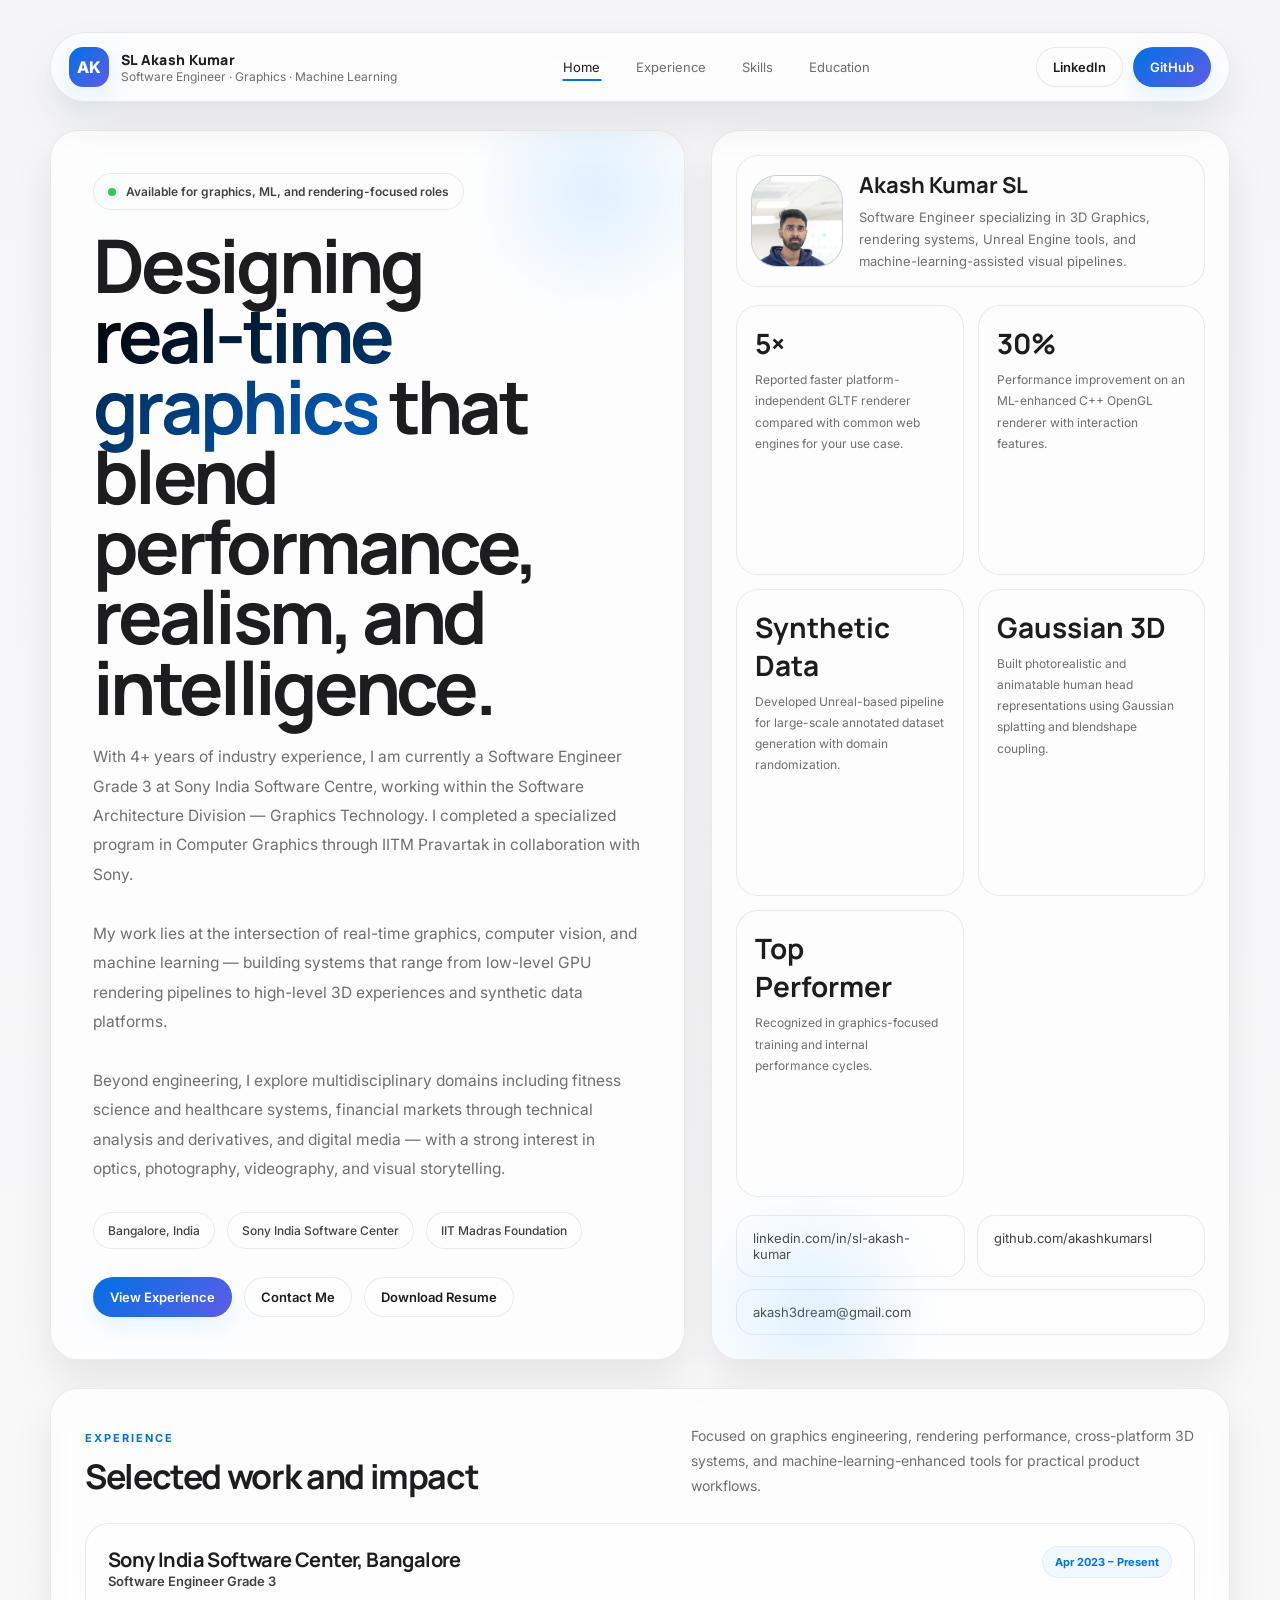
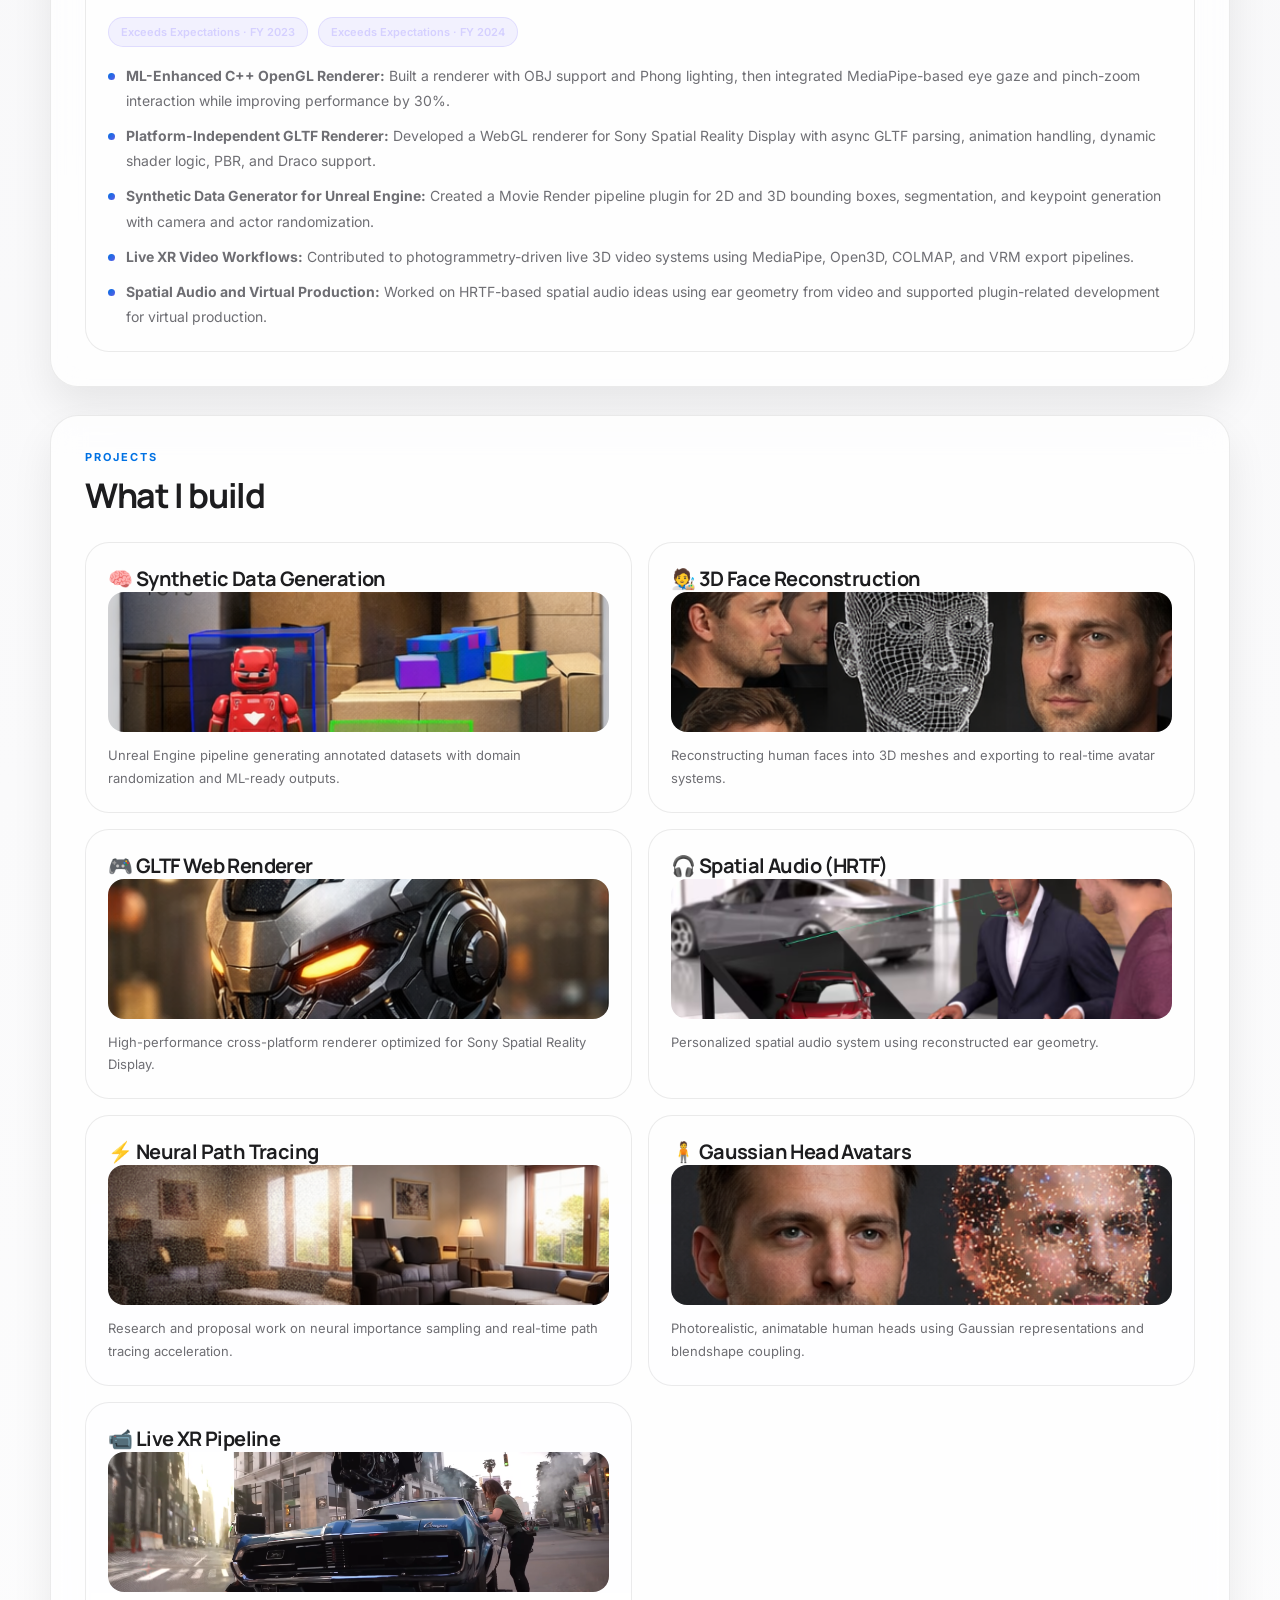
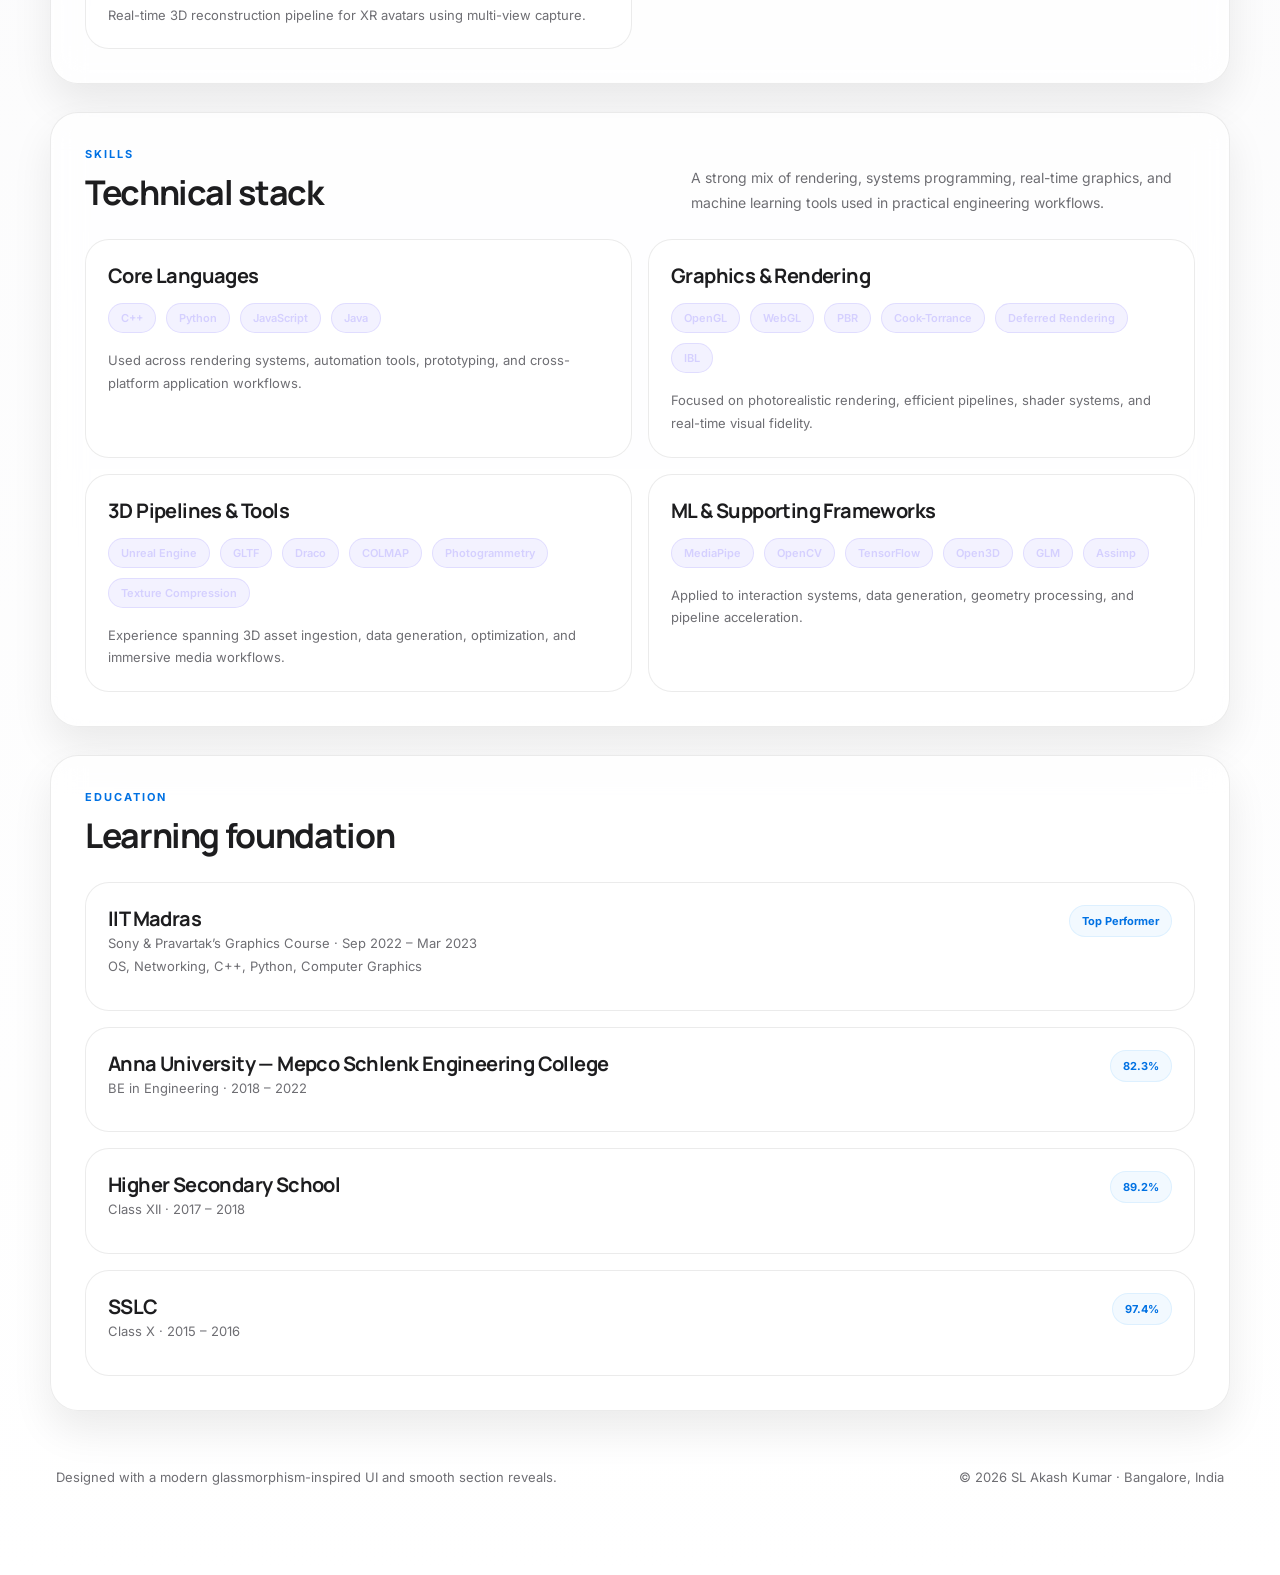
==== commit 8115c1ef: "Revise personal and project descriptions in index.html Updated personal description and project deta" ====
--- a/index.html
+++ b/index.html
@@ -718,9 +718,13 @@
     <section class="hero reveal" id="home">
       <div class="hero-card">
         <div class="eyebrow"><span class="dot"></span> Available for graphics, ML, and rendering-focused roles</div>
-        <h2>Building <span>real-time graphics</span> and ML-assisted 3D systems.</h2>
+        <h2>Designing <span>real-time graphics</span> that blend performance, realism, and intelligence.</h2>
         <p class="lead">
-          I’m Akash Kumar SL, a software engineer working across rendering pipelines, synthetic data systems, Unreal Engine tooling, and cross-platform 3D experiences. My focus is on turning graphics engineering into practical, high-performance products.
+          With 4+ years of industry experience, I am currently a Software Engineer Grade 3 at Sony India Software Centre, working within the Software Architecture Division — Graphics Technology. I completed a specialized program in Computer Graphics through IITM Pravartak in collaboration with Sony.
+          <br/><br/>
+          My work lies at the intersection of real-time graphics, computer vision, and machine learning — building systems that range from low-level GPU rendering pipelines to high-level 3D experiences and synthetic data platforms.
+          <br/><br/>
+          Beyond engineering, I explore multidisciplinary domains including fitness science and healthcare systems, financial markets through technical analysis and derivatives, and digital media — with a strong interest in optics, photography, videography, and visual storytelling.
         </p>
         <div class="hero-meta">
           <div class="chip">Bangalore, India</div>
@@ -754,8 +758,12 @@
             <span>Performance improvement on an ML-enhanced C++ OpenGL renderer with interaction features.</span>
           </div>
           <div class="stat">
-            <strong>2 Years+</strong>
-            <span>Industry experience across rendering, synthetic data generation, and immersive media pipelines.</span>
+            <strong>Synthetic Data</strong>
+            <span>Developed Unreal-based pipeline for large-scale annotated dataset generation with domain randomization.</span>
+          </div>
+          <div class="stat">
+            <strong>Gaussian 3D</strong>
+            <span>Built photorealistic and animatable human head representations using Gaussian splatting and blendshape coupling.</span>
           </div>
           <div class="stat">
             <strong>Top Performer</strong>
@@ -813,7 +821,7 @@
           <small>Projects</small>
           <h3>What I build</h3>
         </div>
-        <p>Instead of listing skills, this section visually represents what you actually create — making your profile feel more personal and less robotic.</p>
+        
       </div>
 
       <div class="skills-grid">
@@ -929,7 +937,7 @@
           <small>Education</small>
           <h3>Learning foundation</h3>
         </div>
-        <p>Your profile benefits from showing credibility quickly, so the education area is made cleaner, shorter, and easier to scan.</p>
+        
       </div>
 
       <div class="education-grid">
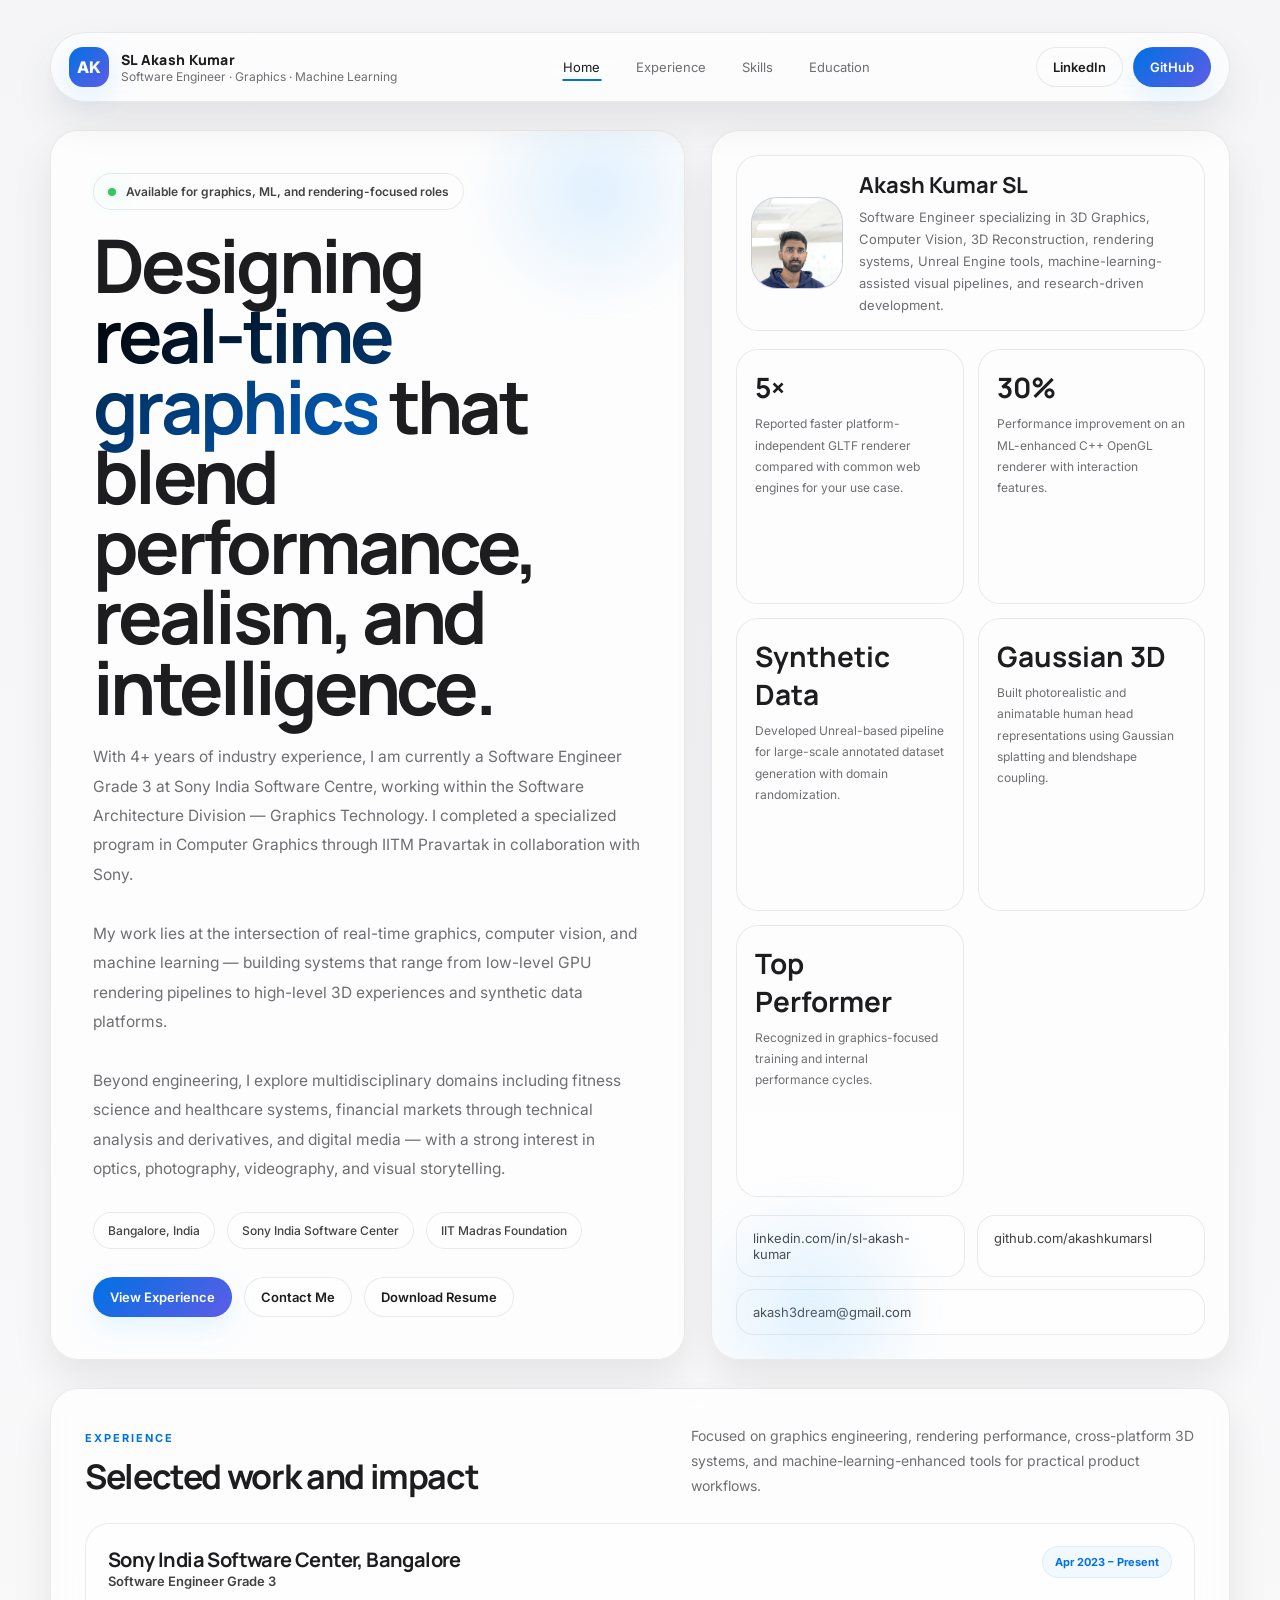
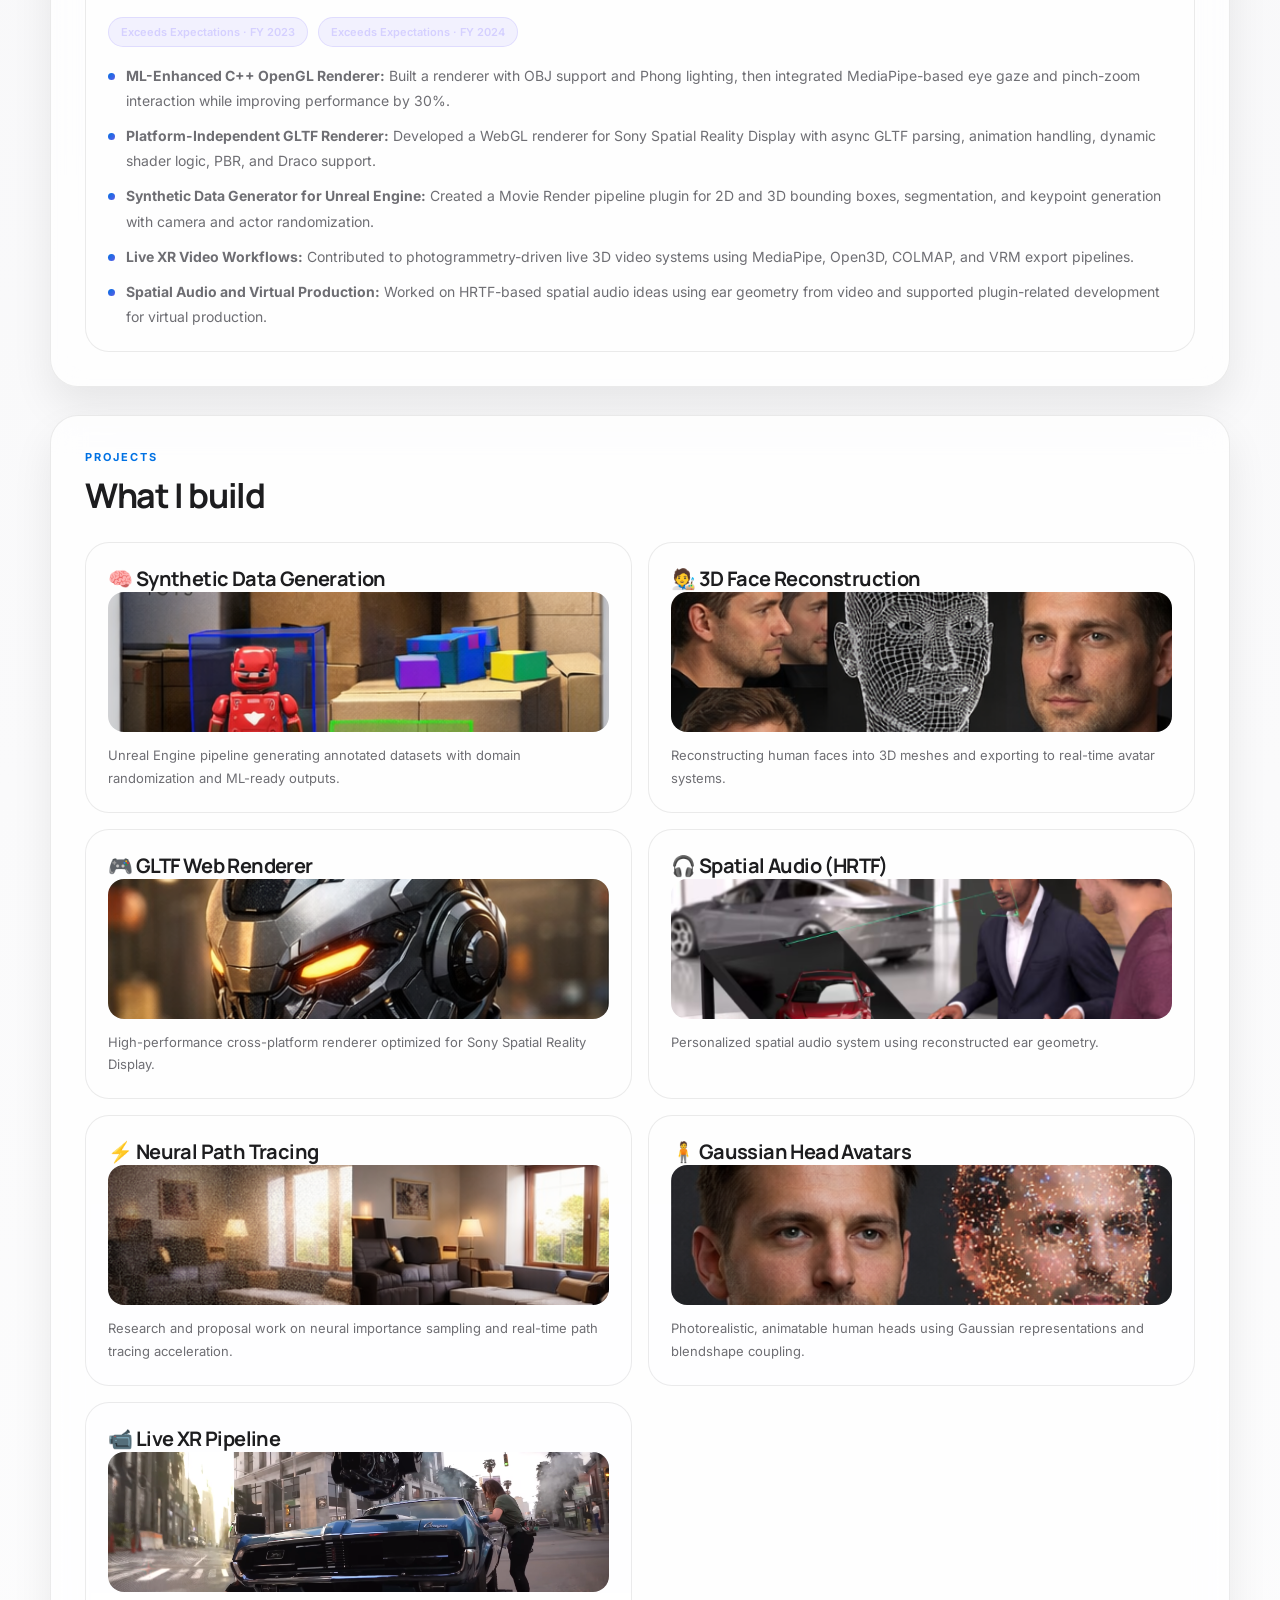
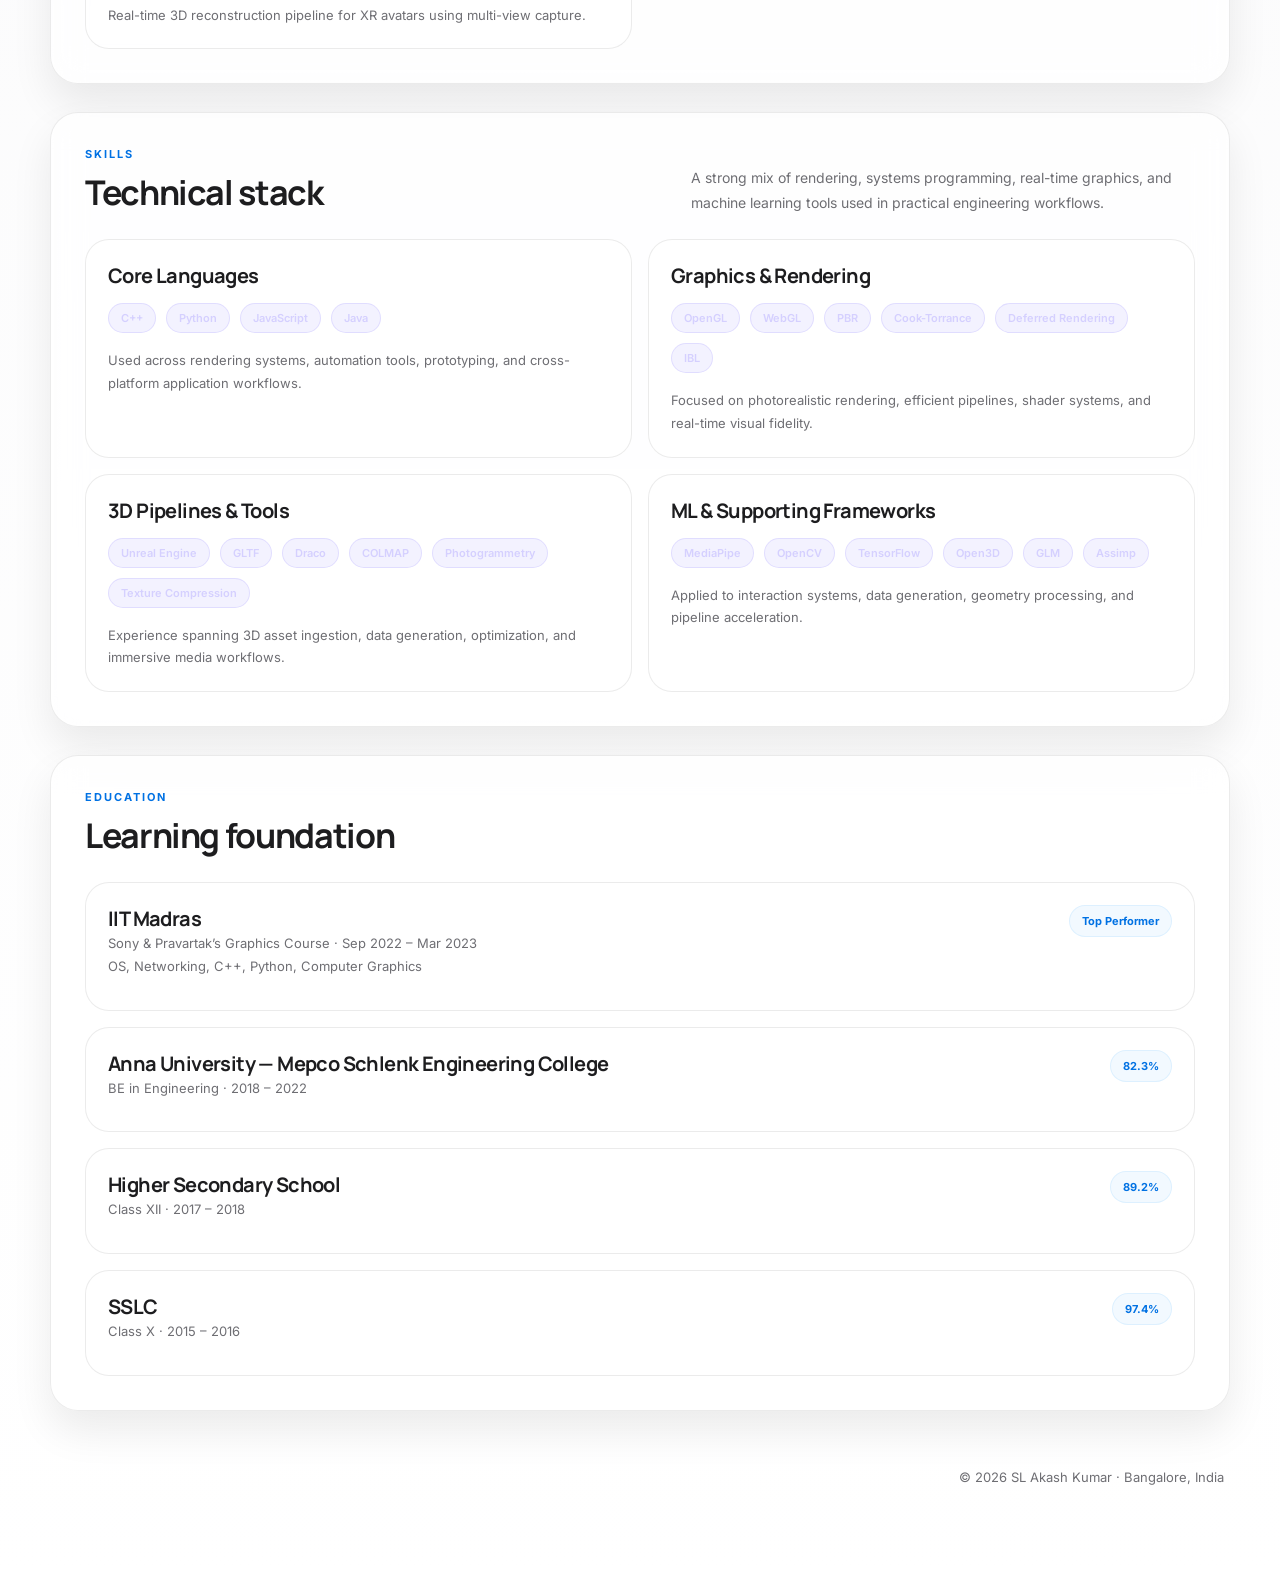
==== commit 4c3c5882: "Revise profile description and clean up footer Updated the profile description and removed the foote" ====
--- a/index.html
+++ b/index.html
@@ -744,7 +744,7 @@
           <div class="avatar-fallback">AK</div>
           <div class="profile-copy">
             <h3>Akash Kumar SL</h3>
-            <p>Software Engineer specializing in 3D Graphics, rendering systems, Unreal Engine tools, and machine-learning-assisted visual pipelines.</p>
+            <p>Software Engineer specializing in 3D Graphics, Computer Vision, 3D Reconstruction, rendering systems, Unreal Engine tools, machine-learning-assisted visual pipelines, and research-driven development.</p>
           </div>
         </div>
 
@@ -984,7 +984,7 @@
     </section>
 
     <footer class="footer reveal">
-      <span>Designed with a modern glassmorphism-inspired UI and smooth section reveals.</span>
+      <span></span>
       <span>© 2026 SL Akash Kumar · Bangalore, India</span>
     </footer>
   </main>
